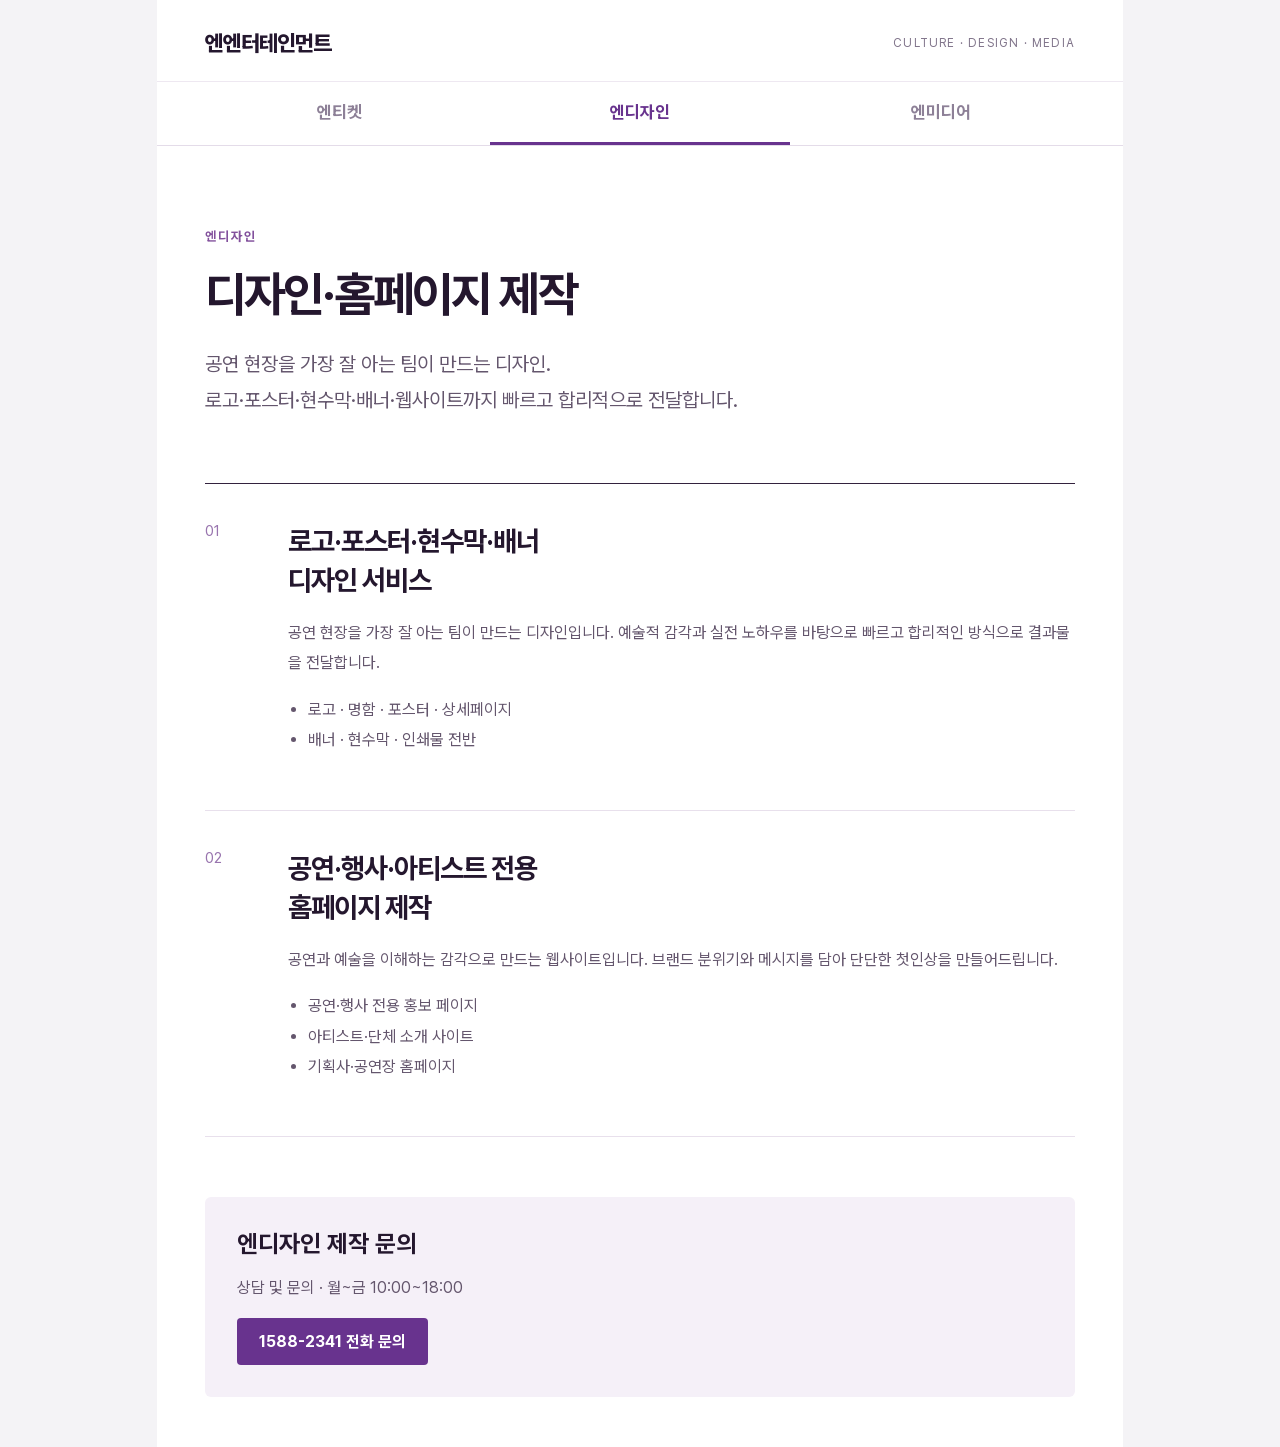
==== design.html @ 658f5758 "Add three brand tabs under N Entertainment" ====
<!doctype html><html lang="ko"><head><meta charset="utf-8"><meta name="viewport" content="width=device-width,initial-scale=1"><meta name="robots" content="noindex,nofollow"><title>엔디자인 | 엔엔터테인먼트</title><link rel="stylesheet" href="about.css"><link rel="stylesheet" href="preview-wide.css"><link rel="stylesheet" href="company.css"><style>body{margin:0;background:#f4f3f6}main{max-width:966px;margin:auto;background:white}</style></head><body><header class="en-header"><div class="en-heading"><a class="en-home" href="index.html">엔엔터테인먼트</a><span class="en-caption">CULTURE · DESIGN · MEDIA</span></div><nav class="en-tabs" aria-label="브랜드 소개"><a href="index.html">엔티켓</a><a href="design.html" aria-current="page">엔디자인</a><a href="media.html">엔미디어</a></nav></header><main class="en-brand-page"><p class="en-kicker">엔디자인</p><h1>디자인·홈페이지 제작</h1><p class="en-intro">공연 현장을 가장 잘 아는 팀이 만드는 디자인.<br>로고·포스터·현수막·배너·웹사이트까지 빠르고 합리적으로 전달합니다.</p><div class="en-services"><section class="en-service"><span class="en-number">01</span><div><h2>로고·포스터·현수막·배너<br>디자인 서비스</h2><p>공연 현장을 가장 잘 아는 팀이 만드는 디자인입니다. 예술적 감각과 실전 노하우를 바탕으로 빠르고 합리적인 방식으로 결과물을 전달합니다.</p><ul>
              <li>로고 · 명함 · 포스터 · 상세페이지</li>
              <li>배너 · 현수막 · 인쇄물 전반</li>
              
            </ul></div></section><section class="en-service"><span class="en-number">02</span><div><h2>공연·행사·아티스트 전용<br>홈페이지 제작</h2><p>공연과 예술을 이해하는 감각으로 만드는 웹사이트입니다. 브랜드 분위기와 메시지를 담아 단단한 첫인상을 만들어드립니다.</p><ul>
              <li>공연·행사 전용 홍보 페이지</li>
              <li>아티스트·단체 소개 사이트</li>
              <li>기획사·공연장 홈페이지</li>
            </ul></div></section></div><section class="en-contact"><h2>엔디자인 제작 문의</h2><p>상담 및 문의 · 월~금 10:00~18:00</p><a href="tel:1588-2341">1588-2341 전화 문의</a></section></main></body></html>
---- about.css ----
@font-face{font-family:"nt-Pretendard";src:url("PretendardVariable.woff2") format("woff2");font-weight:45 920;font-style:normal;font-display:swap;}
/* ── 회사소개 본문 (enticket_about/css/about.css 와 동일) ── */
/* ══════════════════════════════════════════════════════════════
   엔티켓 회사소개 — 문화인 전달용 스코프 CSS (v3 · 예스24 기업사이트 스타일)
   참조: company.yes24.com/yes24 의 타이포 스케일(영문 대제목 80px / 한글 핵심문장 44~54px / 본문 22px)을
   966px 폭에 맞춰 약 0.6배로 환산함. 단색 브랜드 면 히어로, 흰 바탕, 큰 여백, 괘선 최소.
   셸(common.css/setup.css)이 body,p,h1~h4 에 돋움 12px·#9b9b9b 를 전역 지정하므로 .nt-about 하위에서 전부 덮어씀.
   690px(좌측 컬럼 있음)·966px(전폭) 양쪽 대응.
   ══════════════════════════════════════════════════════════════ */

.nt-about {
  /* 서체: Pretendard(jsDelivr). 나눔스퀘어는 13~15px 에서 글자 높이가 들쭉날쭉해 헤더·푸터·본문 소자에 부적합함 */
  --purple: #602b89;
  --ink:    #101010;
  --ink-2:  #333333;
  --ink-3:  #8a8a8a;
  --line:   #dddddd;
  --font: "Pretendard Variable", Pretendard, -apple-system, BlinkMacSystemFont, "Apple SD Gothic Neo", "Noto Sans KR", "Malgun Gothic", "맑은 고딕", sans-serif;

  font-family: var(--font);
  font-size: 16px; line-height: 1.75; font-weight: 400;
  -webkit-font-smoothing: antialiased; text-rendering: optimizeLegibility; font-feature-settings: 'ss05';
  color: var(--ink);
  word-break: keep-all;
  text-align: left;
  background: #fff;
  padding: 0 0 200px;
}
.nt-about *, .nt-about *::before, .nt-about *::after { box-sizing: border-box; }
.nt-about h1, .nt-about h2, .nt-about h3, .nt-about h4, .nt-about p, .nt-about ul, .nt-about ol, .nt-about li, .nt-about dl, .nt-about dt, .nt-about dd, .nt-about strong, .nt-about em, .nt-about i {
  margin: 0; padding: 0; font-family: inherit; color: inherit; font-weight: inherit; font-size: inherit; line-height: inherit; font-style: normal;
}
.nt-about ul, .nt-about ol { list-style: none; }
.nt-about a { color: inherit; text-decoration: none; }
.nt-about a:focus-visible { outline: 2px solid var(--purple); outline-offset: 4px; }
.nt-about img { display: block; max-width: 100%; }

/* ── 타이포 스케일 (예스24 80/44/22 → 48/28/16) ───────────── */
.nt-about .nt-h2 { font-size: 48px; font-weight: 700; line-height: 1; letter-spacing: -0.02em; color: var(--ink); margin-bottom: 56px; }
.nt-about .nt-h3 { font-size: 28px; font-weight: 700; line-height: 1.4; letter-spacing: -0.02em; color: var(--ink); }
.nt-about .nt-h4 { font-size: 26px; font-weight: 700; line-height: 1.35; letter-spacing: -0.02em; color: var(--ink); margin-bottom: 14px; }
.nt-about .nt-body p { font-size: 16px; line-height: 1.9; color: var(--ink-2); }
.nt-about .nt-body p + p { margin-top: 18px; }
.nt-about .nt-body .nt-lead { font-size: 18px; line-height: 1.7; color: var(--ink); font-weight: 700; }

/* ── 스크롤 연출 ─────────────────────────────────────────── */
/* 리빌: 화면에 들어올 때 60px 아래서 떠오름 */
.nt-about .nt-reveal { opacity: 0; transform: translate3d(0, 40px, 0); transition: opacity .8s cubic-bezier(.16,.7,.2,1), transform .8s cubic-bezier(.16,.7,.2,1); will-change: opacity, transform; }
.nt-about .nt-reveal.is-in { opacity: 1; transform: none; }
.nt-about .nt-year.nt-reveal, .nt-about .nt-brands__list > li.nt-reveal { transform: translateY(32px); }
.nt-about .nt-brands__list > li:nth-child(2).nt-reveal { transition-delay: .08s; }
.nt-about .nt-brands__list > li:nth-child(3).nt-reveal { transition-delay: .16s; }
/* 히어로 핀 + 커튼: 히어로는 JS가 translateY 로 고정, 이후 콘텐츠가 흰 바탕으로 위를 덮음 */
.nt-about .nt-brand { position: relative; z-index: 0; will-change: opacity; }
.nt-about.has-sticky .nt-brand { position: -webkit-sticky; position: sticky; top: 0; }
.nt-about .nt-after { position: relative; z-index: 1; background: #fff; }
/* WHAT WE DO 핀: 섹션은 길고(JS가 높이 설정), 패널만 화면에 머무름. 항목 3개는 같은 자리에서 순차 전환 */
.nt-about .nt-do { position: relative; }
.nt-about .nt-do__panel { backface-visibility: hidden; }
.nt-about.has-sticky .nt-do__panel { position: -webkit-sticky; position: sticky; top: 0; }
.nt-about.no-sticky .nt-do__panel { will-change: transform; }
.nt-about .nt-do__idx { font-size: 18px; font-weight: 700; color: var(--ink-3); letter-spacing: 0.04em; margin-left: 20px; vertical-align: 12px; }
.nt-about .nt-do__idx b { color: var(--purple); }
.nt-about .nt-do__list { position: relative; min-height: 360px; border-top: 1px solid var(--ink); }
.nt-about .nt-do__list > li.nt-do__item { position: absolute; left: 0; right: 0; top: 0; border: 0; padding: 40px 0 0; opacity: 0; transform: translate3d(0, 24px, 0); pointer-events: none; visibility: hidden;
  transition: opacity .18s ease-out, transform 0s linear .18s, visibility 0s linear .18s; }
.nt-about .nt-do__list > li.nt-do__item.is-prev { opacity: 0; transform: translate3d(0, -12px, 0); }
.nt-about .nt-do__list > li.nt-do__item.is-active { opacity: 1; transform: none; pointer-events: auto; visibility: visible;
  transition: opacity .55s cubic-bezier(.16,.7,.2,1) .2s, transform .55s cubic-bezier(.16,.7,.2,1) .2s, visibility 0s linear 0s; }
.nt-about .nt-do__list > li.nt-do__item.is-static { position: relative; opacity: 1; transform: none; pointer-events: auto; border-top: 1px solid var(--line); }
.nt-about .nt-do__list > li { display: grid; grid-template-columns: 1fr; gap: 12px; }
.nt-about .nt-do__en { font-size: 18px; font-weight: 900; color: var(--purple); letter-spacing: 0.02em; line-height: 1.4; }
.nt-about .nt-do__body p { font-size: 16px; line-height: 1.9; color: var(--ink-2); }
.nt-about .nt-dots { margin-top: 18px; display: flex; flex-wrap: wrap; gap: 8px 20px; }
.nt-about .nt-dots li { font-size: 14px; color: var(--ink-2); position: relative; padding-left: 12px; }
.nt-about .nt-dots li::before { content: ''; position: absolute; left: 0; top: 11px; width: 4px; height: 4px; border-radius: 50%; background: var(--ink); }
@media (prefers-reduced-motion: reduce) { .nt-about .nt-reveal { opacity: 1; transform: none; transition: none; } .nt-about .nt-do__list > li.nt-do__item { position: relative; opacity: 1; transform: none; } }

/* 섹션 공통 여백 */
.nt-about .nt-sec { padding: 200px 0 0; }
.nt-about .nt-cols { display: grid; grid-template-columns: 1fr; gap: 28px; }

/* ── 1. 브랜드 히어로 ─────────────────────────────────────── */
.nt-about .nt-brand {
  background: #fff;
  border-bottom: 1px solid var(--ink);
  min-height: 480px;
  display: flex; flex-direction: column; align-items: center; justify-content: center; gap: 28px;
  padding: 56px 32px;
}
.nt-about .nt-brand__tag { font-size: 22px; font-weight: 700; color: var(--purple); letter-spacing: -0.015em; }
.nt-about .nt-brand__logo { width: 300px; height: auto; }

/* ── 3. 지표 ─────────────────────────────────────────────── */
.nt-about .nt-stats { padding-top: 160px; }
.nt-about .nt-stats ul { display: grid; grid-template-columns: repeat(4, 1fr); border-top: 1px solid var(--ink); }
.nt-about .nt-stats li { padding: 28px 0 0; }
.nt-about .nt-stats strong { display: block; font-size: 44px; font-weight: 700; line-height: 1; letter-spacing: -0.03em; font-variant-numeric: tabular-nums; }
.nt-about .nt-count { font-variant-numeric: tabular-nums; } /* 카운트 중 자릿수 흔들림 방지 */
.nt-about .nt-stats small { font-size: 16px; font-weight: 700; margin-left: 4px; color: var(--ink-2); }
.nt-about .nt-stats li > span { display: block; margin-top: 12px; font-size: 14px; font-weight: 700; color: var(--ink-3); }

/* ── 사진 슬롯 공통: 이미지 없으면(is-empty) 연회색 면 + 안내문 ── */
.nt-about .nt-photo { position: relative; margin: 0; overflow: hidden; background: #f2f2f3; }
.nt-about .nt-photo img { width: 100%; height: 100%; object-fit: cover; display: block; transform: scale(1.08); transition: transform 1.4s cubic-bezier(.16,.7,.2,1); will-change: transform; }
.nt-about .nt-reveal.is-in .nt-photo img, .nt-about .nt-do__item.is-active .nt-photo img { transform: scale(1); }
.nt-about .nt-photo.is-empty img { display: none; }
.nt-about .nt-photo.is-empty::before { content: '사진 자리 · ' attr(data-note); position: absolute; left: 50%; top: 24px; transform: translateX(-50%); font-size: 13px; color: #9a9a9a; white-space: nowrap; letter-spacing: -0.01em; }
/* 3.5 VISION·MISSION 씬 — 예스24 missionVision 이식 (섹션은 길고, 무대는 sticky 100vh) */
.nt-about .nt-scene { position: relative; margin-top: 200px; }
.nt-about .nt-scene__stage { position: relative; overflow: hidden; background: #fff; }
.nt-about.has-sticky .nt-scene__stage { position: -webkit-sticky; position: sticky; top: 0; } /* 독립 페이지: JS가 화면 전폭(스크롤바 제외)으로 폭·오프셋 계산 */
.nt-about.no-sticky .nt-scene__stage { height: auto !important; } /* 셸(overflow hidden): 정적 폴백 */
.nt-about .nt-scene__pic { position: absolute; inset: 0; margin: 0; will-change: transform, opacity; transform-origin: 50% 50%; }
.nt-about .nt-scene__pic img { width: 100%; height: 100%; object-fit: cover; display: block; }
.nt-about .nt-scene__pic.is-empty { background: #ececee; }
.nt-about .nt-scene__pic.is-empty img { display: none; }
.nt-about .nt-scene__pic::after { content: ''; position: absolute; inset: 0; background: linear-gradient(180deg, rgba(0,0,0,0) 40%, rgba(0,0,0,.55) 100%); }
.nt-about .nt-scene__mask { position: absolute; inset: 0; background: #fff; z-index: 3; pointer-events: none; will-change: clip-path, opacity; }
.nt-about .nt-scene__msg { position: absolute; left: 0; right: 0; bottom: 12%; z-index: 4; padding: 0 max(48px, calc(50vw - 483px)); color: #fff; opacity: 0; will-change: transform, opacity; text-shadow: 0 2px 24px rgba(0,0,0,.35); }
.nt-about .nt-scene__en { font-size: 18px; font-weight: 800; letter-spacing: 0.14em; margin-bottom: 18px; opacity: .92; }
.nt-about .nt-scene__ko { font-size: 40px; font-weight: 700; line-height: 1.35; letter-spacing: -0.03em; }
/* 정적 폴백(감속 선호·sticky 불가): 두 장면을 세로로 나열 */
.nt-about .nt-scene.is-static .nt-scene__stage, .nt-about.no-sticky .nt-scene__stage { height: auto; }
.nt-about .nt-scene.is-static .nt-scene__pic, .nt-about.no-sticky .nt-scene__pic { position: relative; aspect-ratio: 16 / 9; opacity: 1 !important; transform: none !important; }
.nt-about .nt-scene.is-static .nt-scene__mask, .nt-about.no-sticky .nt-scene__mask { display: none; }
.nt-about .nt-scene.is-static .nt-scene__msg, .nt-about.no-sticky .nt-scene__msg { opacity: 1 !important; transform: none !important; }
.nt-about.no-sticky .nt-scene__msg--a, .nt-about .nt-scene.is-static .nt-scene__msg--a { position: absolute; top: 0; bottom: auto; padding-top: 12%; }

/* ── 4.5 SCENES — 예스24 CORE VALUE 사진 배치(좌·우 float, 크기·높이 어긋남), 문구 없음 ──
   원본 1360px 기준: 664×800 좌 / 548×548 우 mt120 / 432×432 좌 mt208 / 780×780 우 → 966px 기준 0.71배 */
.nt-about .nt-cv { position: relative; padding-bottom: 1px; }
.nt-about .nt-cv::after { content: ''; display: block; clear: both; }
.nt-about .nt-cv__item { list-style: none; position: relative; transform-origin: 50% 50%; will-change: transform; }
/* 모여 있을 때 겹침 순서: 작은 사진이 위로 */
.nt-about .nt-cv__item--1 { z-index: 3; } .nt-about .nt-cv__item--2 { z-index: 2; } .nt-about .nt-cv__item--3 { z-index: 4; } .nt-about .nt-cv__item--4 { z-index: 1; }
.nt-about .nt-cv__item .nt-cv__pic { box-shadow: 0 24px 60px rgba(16, 16, 16, 0.18); transition: box-shadow .6s ease; }
.nt-about .nt-cv.is-open .nt-cv__item .nt-cv__pic { box-shadow: 0 0 0 rgba(16, 16, 16, 0); }
.nt-about .nt-cv__item--1 { float: left; width: 472px; }
.nt-about .nt-cv__item--2 { float: right; width: 390px; margin-top: 120px; }
.nt-about .nt-cv__item--3 { float: left; width: 307px; margin-top: 148px; clear: left; }
.nt-about .nt-cv__item--4 { float: right; width: 554px; margin-top: 40px; }
.nt-about .nt-cv__fig { margin: 0; }
.nt-about .nt-cv__pic { display: block; position: relative; overflow: hidden; background: #f2f2f3; }
.nt-about .nt-cv__item--1 .nt-cv__pic { height: 568px; }
.nt-about .nt-cv__item--2 .nt-cv__pic { height: 390px; }
.nt-about .nt-cv__item--3 .nt-cv__pic { height: 307px; }
.nt-about .nt-cv__item--4 .nt-cv__pic { height: 554px; }
.nt-about .nt-cv__pic img { width: 100%; height: 118%; object-fit: cover; display: block; will-change: transform; } /* 118%: 패럴랙스 여유분 */
.nt-about .nt-cv__pic.is-empty img { display: none; }
.nt-about .nt-cv__pic.is-empty::before { content: '사진 자리 · ' attr(data-note); position: absolute; left: 50%; top: 24px; transform: translateX(-50%); font-size: 13px; color: #9a9a9a; white-space: nowrap; }
.nt-about .nt-cv__en { color: var(--purple); font-size: 18px; font-weight: 900; letter-spacing: 0.02em; line-height: 1.5; margin: 40px 0 12px; }
.nt-about .nt-cv__ko { font-size: 30px; font-weight: 700; line-height: 1.35; letter-spacing: -0.03em; color: var(--ink); }
.nt-about .nt-cv__body { margin-top: 18px; font-size: 15px; line-height: 1.85; color: var(--ink-2); }
.nt-about .nt-link { display: inline-block; margin-top: 22px; font-size: 15px; font-weight: 700; color: var(--ink); border-bottom: 1px solid var(--ink); padding-bottom: 2px; }
.nt-about .nt-link::after { content: ' →'; }
.nt-about .nt-link:hover { color: var(--purple); border-color: var(--purple); }
.nt-about .nt-cv .nt-link { margin-top: 18px; }

/* ── 5. BRAND 목록 ───────────────────────────────────────── */
.nt-about .nt-brands__list { border-top: 1px solid var(--ink); }
.nt-about .nt-brands__list li { border-bottom: 1px solid var(--line); }
.nt-about .nt-brands__list a { display: grid; grid-template-columns: 180px 1fr auto; align-items: center; gap: 20px; padding: 34px 0; transition: padding-left .18s ease; }
.nt-about .nt-brands__list a:hover { padding-left: 10px; }
.nt-about .nt-brands__list strong { font-size: 30px; font-weight: 700; letter-spacing: -0.02em; }
.nt-about .nt-brands__list span { font-size: 16px; color: var(--ink-2); }
.nt-about .nt-brands__list span i { font-size: 11px; font-weight: 700; color: var(--ink-3); border: 1px solid var(--line); padding: 1px 6px; margin-left: 8px; vertical-align: 2px; }
.nt-about .nt-brands__list em { font-size: 26px; color: var(--ink); }
.nt-about .nt-brands__list a:hover strong, .nt-about .nt-brands__list a:hover em { color: var(--purple); }

/* ── 6. HISTORY — 예스24 /yes24/History CSS 값 그대로 (색만 보라, 폭만 966px 환산) ──
   원본: .history{display:flex} .tabmenu{position:absolute} .tabmenu a{44px/700/60px}
         .tabCont{width:896px;margin-left:auto}
         h4{float:left;width:260px;padding-left:56px;44px/700/60px;position:relative} h4::before{16px 원, left:0, top:50%}
         h4:not(:first-of-type), +dl{margin-top:40px}
         dl{float:left;width:calc(100% - 260px);padding:10px 0;line-height:34px;position:relative}
         dl:not(:last-of-type)::before{1px #ddd 세로선, left:-253px, top:22px, height:calc(100% + 40px)}
         dt{float:left;clear:both;30px;margin-bottom:30px} dd{22px;padding-left:65px;margin-bottom:30px}
   966px 환산: 라벨 컬럼 240px, tabCont 726px, h4 220px(점 위치 동일), 세로선 left -213px */
.nt-about .nt-history { padding-top: 260px; }
.nt-about .history { display: grid; grid-template-columns: 210px minmax(0, 1fr); column-gap: 16px; position: relative; padding: 0 0 60px; }
.nt-about .history .tabmenu { position: static; } /* 예스24는 absolute+fixObj(스크롤 고정)이지만 여기선 그리드 컬럼에 제자리 유지 */
.nt-about .history .tabmenu > li h3 { font-size: 30px; font-weight: 700; line-height: 60px; letter-spacing: -0.54px; white-space: nowrap; }
.nt-about .history .tabmenu.st01 > li a { color: #cccccc; font-size: 30px; font-weight: 700; line-height: 60px; }
.nt-about .history .tabmenu.st01 > li.on a { color: var(--purple); }
.nt-about .history .tabCont { width: auto; min-width: 0; }
.nt-about .history .tabCont::after { content: ''; display: block; clear: both; }
.nt-about .history .tabCont h4 { clear: both; color: #101010; float: left; font-size: 44px; font-weight: 700; letter-spacing: 0; line-height: 60px; padding-left: 56px; position: relative; width: 190px; z-index: 10; }
.nt-about .history .tabCont h4::before { background: var(--purple); border-radius: 50%; content: ""; display: block; height: 16px; left: 0; position: absolute; top: 50%; transform: translateY(-50%); width: 16px; }
.nt-about .history .tabCont h4:not(:first-of-type), .nt-about .history .tabCont h4:not(:first-of-type) + dl { margin-top: 40px; }
.nt-about .history .tabCont dl { float: left; height: auto; letter-spacing: 0; line-height: 34px; padding: 10px 0; position: relative; width: calc(100% - 190px); }
.nt-about .history .tabCont dl:not(:last-of-type)::before { background: #dddddd; content: ""; display: block; height: calc(100% + 40px); left: -183px; position: absolute; top: 22px; width: 1px; }
.nt-about .history .tabCont dl dt { clear: both; float: left; font-size: 30px; font-weight: 400; color: #333333; margin-bottom: 30px; line-height: 34px; }
.nt-about .history .tabCont dl dd { font-size: 22px; font-weight: 400; color: #333333; padding-left: 65px; margin-bottom: 30px; line-height: 34px; white-space: normal; word-break: keep-all; overflow-wrap: break-word; }
.nt-about .history .tabCont dl dd:last-child { margin-bottom: 0; }
.nt-about .history .tabCont dl dd.no-month { padding-left: 65px; } /* 월 없는 항목도 같은 들여쓰기 */
.nt-about .history .tabCont dl dt:last-of-type + dd:last-child { margin-bottom: 0; }

/* ── 7. CONTACT ──────────────────────────────────────────── */
.nt-about .nt-contact__list { display: grid; grid-template-columns: 1fr; gap: 28px; border-top: 1px solid var(--ink); padding-top: 32px; }
.nt-about .nt-contact__list dt { font-size: 13px; font-weight: 700; color: var(--ink-3); letter-spacing: 0.06em; margin-bottom: 8px; }
.nt-about .nt-contact__list dd { font-size: 18px; font-weight: 700; line-height: 1.5; }
.nt-about .nt-contact__list dd strong { font-size: 30px; font-weight: 700; letter-spacing: -0.02em; display: block; }
.nt-about .nt-contact__list dd span { display: block; font-size: 14px; font-weight: 400; color: var(--ink-3); margin-top: 4px; }
.nt-about #naverMap { width: 100%; height: 320px; margin-top: 40px; background: #f4f4f6; }
.nt-about #naverMap[hidden] { display: none; }

/* ── 전폭 966px ──────────────────────────────────────────── */
@media (min-width: 900px) {
  .nt-about .nt-h2 { font-size: 56px; margin-bottom: 64px; }
  .nt-about .nt-h3 { font-size: 32px; }
  .nt-about .nt-sec { padding-top: 260px; }
  .nt-about .nt-stats { padding-top: 200px; }
  .nt-about .nt-brand { min-height: 480px; }
  .nt-about .nt-brand__logo { width: 360px; }
  .nt-about .nt-cols { grid-template-columns: 1fr 1fr; gap: 64px; }
  .nt-about .nt-stats strong { font-size: 48px; }
    .nt-about .nt-scene__ko { font-size: 52px; }
  .nt-about .nt-do__list > li, .nt-about .nt-do__list > li.nt-do__item { grid-template-columns: 180px 1fr; gap: 32px; padding: 48px 0 0; align-items: start; }
  .nt-about .nt-do__en { font-size: 20px; padding-top: 6px; }
  .nt-about .nt-h4 { font-size: 30px; }
  .nt-about .nt-contact__list { grid-template-columns: 1fr 1fr 1.6fr; }
}

/* 690px 셸(좌측 컬럼 있음)에서는 라벨을 위로 올리고 tabCont 전폭 */
@media (max-width: 899px) {
  .nt-about .history { grid-template-columns: 1fr; row-gap: 16px; }
  .nt-about .history .tabmenu { margin-bottom: 8px; }
  .nt-about .history .tabCont { width: 100%; }
  .nt-about .history .tabCont h4 { width: 170px; font-size: 36px; padding-left: 40px; }
  .nt-about .history .tabCont dl { width: calc(100% - 170px); }
  .nt-about .history .tabCont dl:not(:last-of-type)::before { left: -163px; }
  .nt-about .history .tabCont dl dt { font-size: 24px; }
  .nt-about .history .tabCont dl dd { font-size: 18px; padding-left: 52px; margin-bottom: 20px; }
}

/* 협폭: CORE VALUE 세로 배치 */
@media (max-width: 899px) {
  .nt-about .nt-cv__item--1, .nt-about .nt-cv__item--2, .nt-about .nt-cv__item--3, .nt-about .nt-cv__item--4 { float: none; width: 100%; margin-top: 64px; clear: both; }
  .nt-about .nt-cv__item--1 { margin-top: 0; }
  .nt-about .nt-cv__item--1 .nt-cv__pic, .nt-about .nt-cv__item--2 .nt-cv__pic, .nt-about .nt-cv__item--3 .nt-cv__pic, .nt-about .nt-cv__item--4 .nt-cv__pic { height: auto; aspect-ratio: 4 / 3; }
}

/* ── 협폭 ────────────────────────────────────────────────── */
@media (max-width: 560px) {
  .nt-about .nt-h2 { font-size: 36px; }
  .nt-about .nt-stats ul { grid-template-columns: 1fr 1fr; row-gap: 24px; }
  .nt-about .nt-brands__list a { grid-template-columns: 1fr auto; }
  .nt-about .nt-brands__list span { grid-column: 1; }
  .nt-about .nt-brands__list em { grid-row: 1 / span 2; }
}


/* 2026-09-16 A-1 검토안: 최신 사용자 문안 유지, 문화인 690px 내 배치 보정.
   All changes are scoped. No host shell selectors or viewport-wide animation. */
.nt-about.nt-about--embedded { box-sizing:border-box; width:100%; max-width:690px; padding:0 28px 80px; margin:0; overflow-wrap:anywhere; }
.nt-about--embedded .nt-sec { padding-top:96px; }
.nt-about--embedded .nt-h2 {font-size:42px;line-height:1.12;margin-bottom:36px;letter-spacing:-.035em;}
.nt-about--embedded .nt-h3 {font-size:28px;}
.nt-about--embedded .nt-h4 {font-size:24px;}
.nt-about--embedded .nt-cols {grid-template-columns:minmax(0,1fr);gap:24px;}
.nt-about--embedded .nt-brand {position:relative;min-height:320px;padding:48px 16px;gap:20px;}
.nt-about--embedded .nt-brand__logo {width:270px;max-width:90%;}
.nt-about--embedded .nt-brand__tag {font-size:20px;text-align:center;}
.nt-about--embedded .nt-stats {padding-top:56px;}
.nt-about--embedded .nt-stats ul {grid-template-columns:repeat(2,minmax(0,1fr));gap:28px 20px;}
.nt-about--embedded .nt-stats li {padding-top:24px;}
.nt-about--embedded .nt-stats strong {font-size:38px;}
.nt-about--embedded .nt-stats li>span {color:#62606a;}
.nt-about--embedded .nt-reveal {opacity:1;transform:none;will-change:auto;transition:none;}
.nt-about--embedded .nt-scene {margin-top:96px;}
.nt-about--embedded .nt-scene__stage {position:relative;width:100%;height:auto;overflow:visible;}
.nt-about--embedded .nt-scene__frame {position:relative;aspect-ratio:16/11;overflow:hidden;margin:0 0 24px;background:#25222c;}
.nt-about--embedded .nt-scene__pic {position:absolute;inset:0;opacity:1;transform:none;}
.nt-about--embedded .nt-scene__pic::after {background:linear-gradient(transparent 10%,rgba(0,0,0,.78));}
.nt-about--embedded .nt-scene__msg {position:absolute;inset:auto 0 28px;padding:0 28px;opacity:1;transform:none;}
.nt-about--embedded .nt-scene__en {font-size:14px;margin-bottom:12px;}
.nt-about--embedded .nt-scene__ko {font-size:28px;line-height:1.45;color:white;}
.nt-about--embedded .nt-do__panel {position:static;transform:none;}
.nt-about--embedded .nt-do__idx {display:none;}
.nt-about--embedded .nt-do__list {min-height:0;}
.nt-about--embedded .nt-do__list>li.nt-do__item {position:relative;display:grid;grid-template-columns:minmax(0,1fr);gap:14px;padding:30px 0;border-bottom:1px solid var(--line);opacity:1;transform:none;visibility:visible;pointer-events:auto;transition:none;}
.nt-about--embedded .nt-do__en {font-size:15px;padding:0;}
.nt-about--embedded .nt-cv {display:grid;grid-template-columns:1fr 1fr;gap:24px;align-items:start;}
.nt-about--embedded .nt-cv::after {display:none;}
.nt-about--embedded .nt-cv .nt-cv__item {float:none;clear:none;width:auto;margin:0;transform:none;}
.nt-about--embedded .nt-cv .nt-cv__item:nth-child(even) {margin-top:56px;}
.nt-about--embedded .nt-cv .nt-cv__pic {height:auto;aspect-ratio:4/5;box-shadow:none;}
.nt-about--embedded .nt-cv__pic img {height:100%;transform:none;}
.nt-about--embedded .nt-brands__list a {grid-template-columns:124px minmax(0,1fr) 20px;gap:14px;padding:26px 0;}
.nt-about--embedded .nt-brands__list a:hover {padding-left:0;}
.nt-about--embedded .nt-brands__list strong {font-size:24px;}
.nt-about--embedded .nt-brands__list span {font-size:14px;}
.nt-about--embedded .nt-brands__list a[aria-disabled] {cursor:default;}
.nt-about--embedded .nt-brands__list a[aria-disabled] em {visibility:hidden;}
.nt-about--embedded .nt-brands__list span i {display:inline-block;margin:6px 0 0;}
.nt-about--embedded .history {grid-template-columns:minmax(0,1fr);gap:22px;padding-bottom:0;}
.nt-about--embedded .history .tabmenu>li h3,.nt-about--embedded .history .tabmenu.st01>li a {font-size:20px;line-height:1.5;}
.nt-about--embedded .history .tabCont h4 {font-size:34px;line-height:48px;padding-left:28px;width:132px;}
.nt-about--embedded .history .tabCont h4::before {width:10px;height:10px;}
.nt-about--embedded .history .tabCont dl {display:grid;grid-template-columns:30px minmax(0,1fr);gap:18px 14px;width:calc(100% - 132px);padding:8px 0;line-height:30px;}
.nt-about--embedded .history .tabCont dl:not(:last-of-type)::before {left:-127px;top:16px;height:calc(100% + 40px);}
.nt-about--embedded .history .tabCont dl dt {float:none;clear:none;grid-column:1;font-size:19px;line-height:30px;margin:0;}
.nt-about--embedded .history .tabCont dl dd {grid-column:2;font-size:17px;line-height:30px;padding:0;margin:0;}
.nt-about--embedded .history .tabCont dl dd.no-month {grid-column:1 / -1;padding:0;}
.nt-about--embedded .nt-contact__list {grid-template-columns:1fr;gap:24px;}
.nt-about--embedded .nt-contact__list dt,.nt-about--embedded .nt-contact__list dd span {color:#62606a;}
.nt-about--embedded a:focus-visible {outline:2px solid #602b89;outline-offset:5px;}
@media(max-width:560px){
 .nt-about.nt-about--embedded{padding:0 20px 64px;}
 .nt-about--embedded .nt-h2{font-size:32px;}
 .nt-about--embedded .nt-h3{font-size:24px;}
 .nt-about--embedded .nt-brand{min-height:270px;}
 .nt-about--embedded .nt-stats strong{font-size:30px;}
 .nt-about--embedded .nt-scene__ko{font-size:20px;}
 .nt-about--embedded .nt-scene__msg{padding:0 18px;bottom:20px;}
 .nt-about--embedded .nt-brands__list a{grid-template-columns:minmax(0,1fr) 20px;}
 .nt-about--embedded .nt-brands__list span{grid-column:1;}
 .nt-about--embedded .nt-brands__list em{grid-column:2;grid-row:1 / span 2;}
 .nt-about--embedded .history .tabCont h4{float:none;width:auto;font-size:30px;}
 .nt-about--embedded .history .tabCont dl{float:none;width:100%;padding-left:28px;}
 .nt-about--embedded .history .tabCont h4:not(:first-of-type)+dl{margin-top:0;}
 .nt-about--embedded .history .tabCont dl:not(:last-of-type)::before{left:4px;top:0;height:100%;}
 .nt-about--embedded .history .tabCont dl dd{font-size:15px;line-height:27px;}
 .nt-about--embedded .nt-cv{gap:14px;}
}
@media(prefers-reduced-motion:reduce){.nt-about--embedded *{animation:none!important;transition:none!important;scroll-behavior:auto!important;}}
@media print{.nt-about--embedded .nt-sec{padding-top:40px;}.nt-about--embedded .nt-scene__frame{break-inside:avoid;}}

.nt-about.nt-about--embedded{--font:"nt-Pretendard","Pretendard Variable",Pretendard,"Malgun Gothic",sans-serif;}

/* 9/14 representative-authored reference: optional additive presentation layer. Load after about.css. */
.nt-about.nt-reference .nt-brand{align-items:flex-start;text-align:left;min-height:0;padding:44px 0 36px;gap:20px;}
.nt-about.nt-reference .nt-brand__logo{width:150px;margin-bottom:4px;}
.nt-about.nt-reference .nt-brand__tag{font-size:14px;text-align:left;}
.nt-about.nt-reference .nt-brand .nt-h3{font-size:32px;line-height:1.4;letter-spacing:-.03em;}
.nt-about.nt-reference .nt-brand .nt-lead{font-size:16px;line-height:1.85;color:#47404d;}
.nt-about.nt-reference .nt-ref-actions{display:flex;flex-wrap:wrap;gap:12px;padding-top:8px;}
.nt-about.nt-reference .nt-ref-actions a{display:inline-flex;align-items:center;justify-content:center;border:1px solid #d8cde1;border-radius:5px;padding:12px 18px;font-size:14px;font-weight:700;color:#602b89;}
.nt-about.nt-reference a.nt-ref-primary{display:inline-flex;align-items:center;justify-content:center;background:#602b89;border:1px solid #602b89;color:#fff;padding:12px 18px;border-radius:5px;font-size:14px;font-weight:700;}
.nt-about.nt-reference .nt-work{padding-top:64px;}
.nt-about.nt-reference .nt-ref-cases{display:grid;grid-template-columns:1fr;gap:12px;}
.nt-about.nt-reference .nt-ref-cases>li{display:grid;grid-template-columns:82px minmax(0,1fr);gap:10px 18px;border:1px solid #e0d9e6;background:#f9f7fb;border-radius:6px;padding:22px;}
.nt-about.nt-reference .nt-ref-date{font-size:13px;font-weight:700;line-height:26px;color:#602b89;}
.nt-about.nt-reference .nt-ref-cases h3{font-size:19px;font-weight:700;line-height:1.5;}
.nt-about.nt-reference .nt-ref-cases a{grid-column:2;font-size:13px;color:#602b89;text-decoration:underline;text-underline-offset:4px;}
.nt-about.nt-reference .nt-ref-contact{padding:28px;background:#f3edf8;border-radius:6px;margin-bottom:32px;}
.nt-about.nt-reference .nt-ref-contact h3{font-size:23px;font-weight:700;line-height:1.4;}
.nt-about.nt-reference .nt-ref-contact p{font-size:14px;margin:12px 0 20px;}
@media(max-width:560px){.nt-about.nt-reference .nt-brand .nt-h3{font-size:27px;}.nt-about.nt-reference .nt-ref-cases>li{grid-template-columns:1fr;padding:20px;gap:10px;}.nt-about.nt-reference .nt-ref-cases a{grid-column:1;}.nt-about.nt-reference .nt-ref-contact{padding:22px;}.nt-about.nt-reference .nt-ref-contact h3{font-size:21px;}}

/* Photo motion restoration, 2026-09-16. Enabled only after JS initialization. */
.nt-about.nt-photo-motion .nt-scene__stage{position:relative;width:100%;overflow:hidden;transform:none;will-change:auto;background:#fff;clip-path:none;}
.nt-about.nt-photo-motion .nt-scene__frame{position:absolute;inset:0;height:100%;aspect-ratio:auto;margin:0;overflow:hidden;}
.nt-about.nt-photo-motion .nt-scene__frame:first-child{z-index:2;}
.nt-about.nt-photo-motion .nt-scene__frame:last-child{z-index:1;}
.nt-about.nt-photo-motion .nt-scene__pic{will-change:transform;}
.nt-about.nt-photo-motion .nt-scene__msg{will-change:transform,opacity;}
.nt-about.nt-photo-motion .nt-gallery{overflow:hidden;}
.nt-about.nt-photo-motion .nt-cv .nt-cv__item{will-change:transform;}
.nt-about.nt-photo-motion .nt-cv__pic img{height:118%;max-width:100%;will-change:transform;}
---- preview-wide.css ----
/* Standalone review only. Not part of the 690px Culture-in integration package. */
main{max-width:966px;}
.nt-about.nt-about--embedded{max-width:966px;}
@media(min-width:900px){
 .nt-about.nt-about--embedded{padding-left:48px;padding-right:48px;}
 .nt-about.nt-reference .nt-brand .nt-h3{font-size:40px;}
 .nt-about.nt-reference .nt-brand .nt-lead{max-width:760px;font-size:18px;}
 .nt-about--embedded .nt-work .nt-body{max-width:760px;}
 .nt-about--embedded .nt-stats ul{grid-template-columns:repeat(4,minmax(0,1fr));}
 .nt-about--embedded .nt-stats strong{font-size:34px;}
 .nt-about.nt-reference .nt-do__list>li.nt-do__item{grid-template-columns:150px minmax(0,1fr);gap:24px;}
}
---- company.css ----
.en-header{max-width:966px;margin:auto;background:#fff;font-family:nt-Pretendard,sans-serif;color:#24172e}.en-heading{padding:30px 48px 25px;display:flex;justify-content:space-between;align-items:center;gap:15px}.en-home{font-size:22px;font-weight:800;color:inherit;text-decoration:none;letter-spacing:-1px}.en-caption{font-size:12px;color:#81758b;letter-spacing:.1em}.en-tabs{display:grid;grid-template-columns:repeat(3,1fr);border-top:1px solid #eee8f1;border-bottom:1px solid #e4dce9;padding:0 32px}.en-tabs a{text-align:center;padding:20px 10px;text-decoration:none;color:#8d8097;font-weight:700;font-size:17px;border-bottom:3px solid transparent}.en-tabs a[aria-current=page]{color:#68338e;border-bottom-color:#68338e}.en-tabs a:hover{background:#faf7fc;color:#68338e}.en-tabs a:focus-visible,.en-home:focus-visible{outline:3px solid #9066b0;outline-offset:-3px}.en-brand-page{font-family:nt-Pretendard,sans-serif;color:#24172e;padding:70px 48px 50px;box-sizing:border-box}.en-kicker{font-size:13px;font-weight:700;letter-spacing:.15em;color:#82509c}.en-brand-page h1{font-size:48px;letter-spacing:-2px;line-height:1.2;margin:22px 0}.en-intro{font-size:20px;line-height:1.8;color:#64566d;max-width:720px}.en-services{margin-top:65px;border-top:1px solid #33223e}.en-service{padding:38px 0;display:grid;grid-template-columns:65px 1fr;gap:18px;border-bottom:1px solid #e8e0ec}.en-number{color:#9874ae;font-size:15px}.en-service h2{margin:0 0 18px;font-size:28px;line-height:1.4;letter-spacing:-1px}.en-service p,.en-service li{font-size:16px;line-height:1.9;color:#64566d}.en-service ul{padding-left:20px}.en-contact{margin-top:60px;padding:32px;background:#f5f0f8;border-radius:6px}.en-contact a{display:inline-block;color:#fff;background:#68338e;padding:14px 22px;border-radius:4px;text-decoration:none;font-weight:700}.en-contact h2{font-size:24px;margin:0 0 12px}.en-contact p{line-height:1.7;color:#64566d}@media(max-width:600px){.en-heading{padding:23px 22px}.en-home{font-size:20px}.en-caption{display:none}.en-tabs{padding:0 12px}.en-tabs a{font-size:16px;padding:17px 6px}.en-brand-page{padding:45px 22px}.en-brand-page h1{font-size:36px}.en-intro{font-size:17px}.en-service{grid-template-columns:30px 1fr;gap:8px}.en-service h2{font-size:24px}.en-contact{padding:24px}}
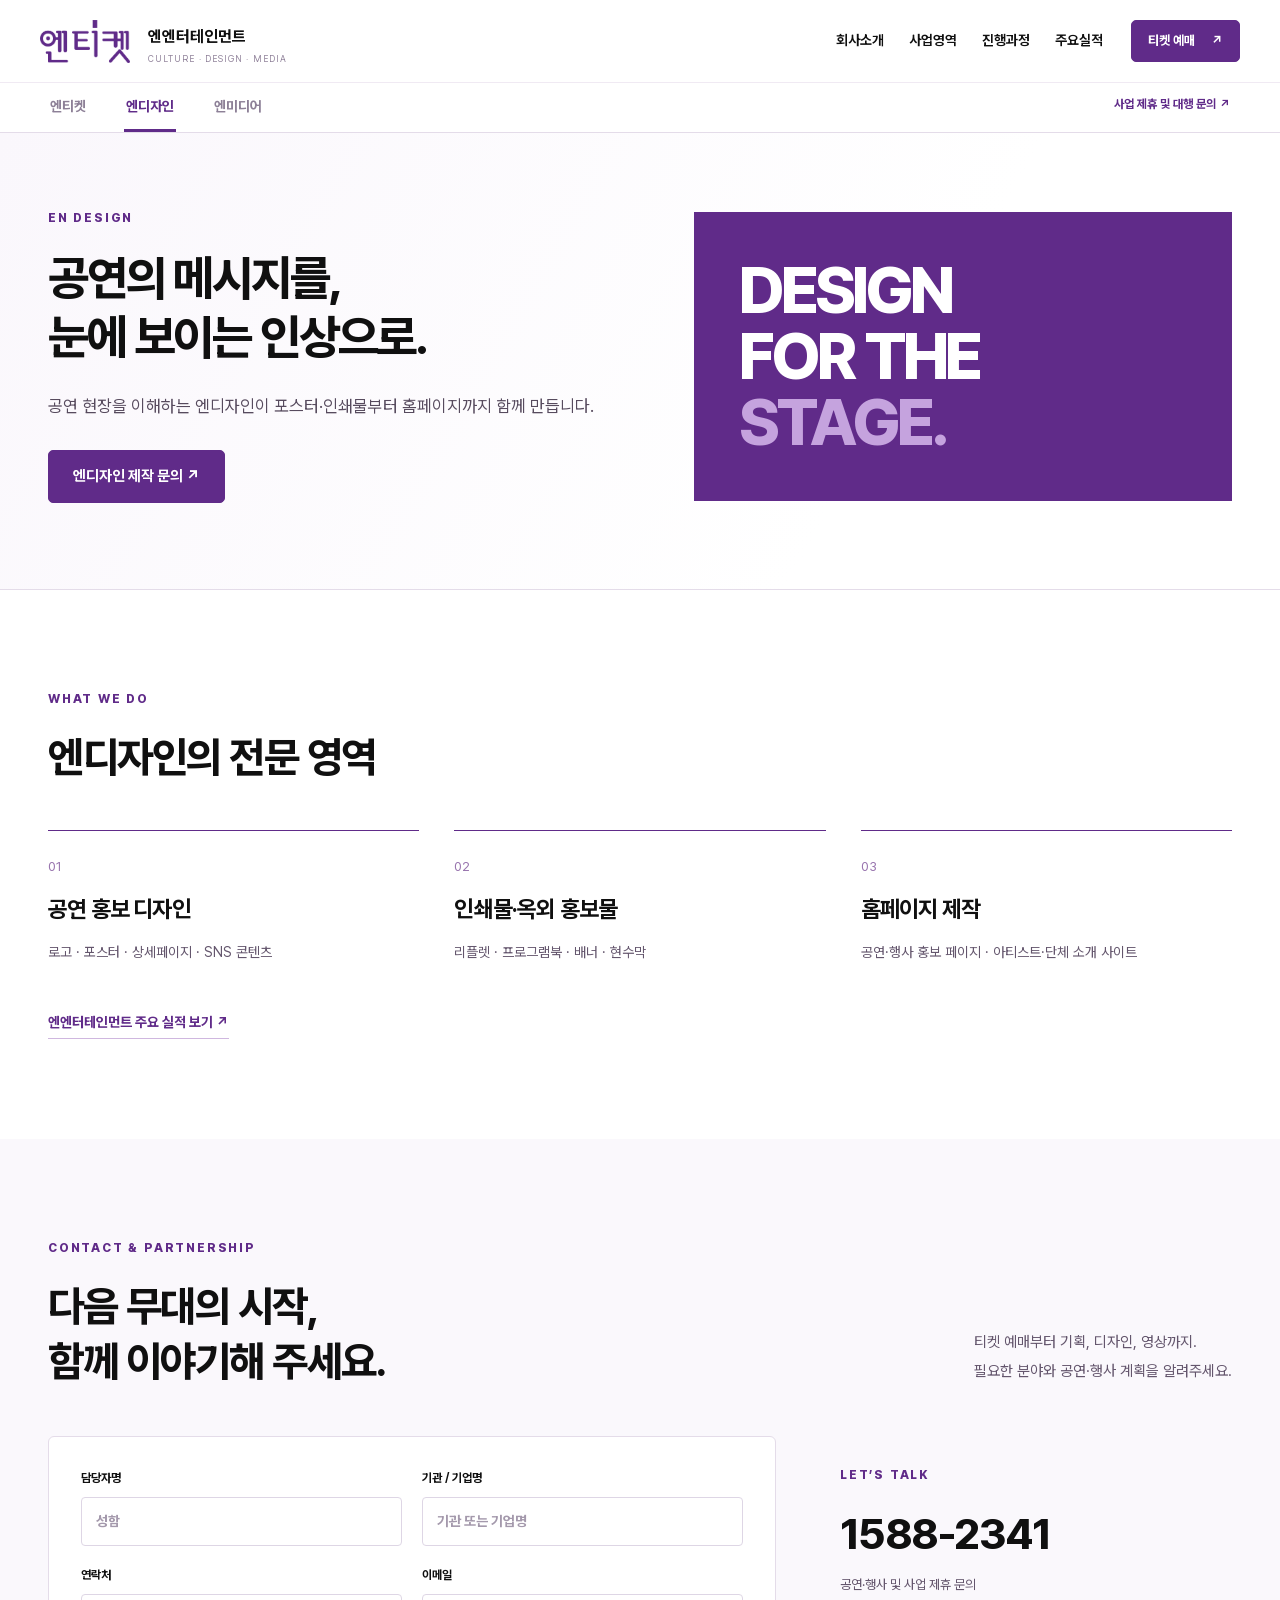
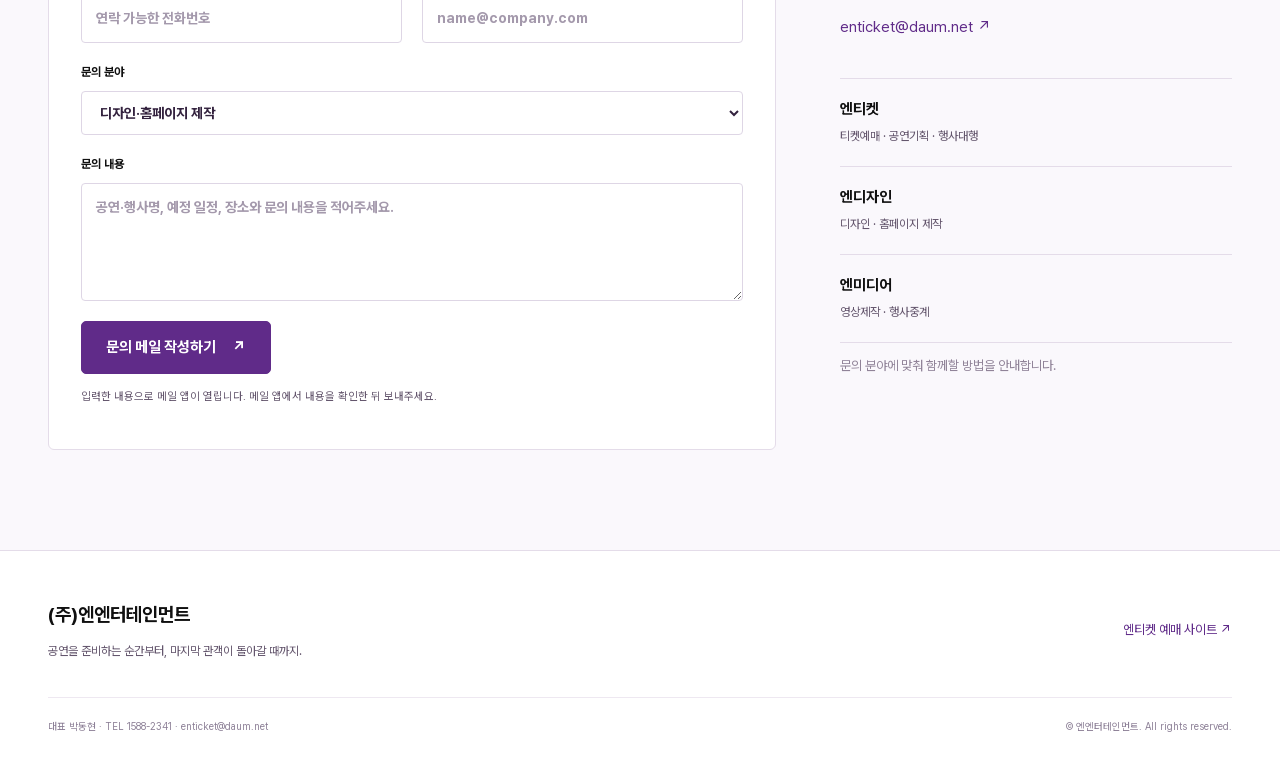
==== commit 833e339c: "엔티켓 회사소개 개편 완성본" ====
--- a/design.html
+++ b/design.html
@@ -1,9 +1 @@
-<!doctype html><html lang="ko"><head><meta charset="utf-8"><meta name="viewport" content="width=device-width,initial-scale=1"><meta name="robots" content="noindex,nofollow"><title>엔디자인 | 엔엔터테인먼트</title><link rel="stylesheet" href="about.css"><link rel="stylesheet" href="preview-wide.css"><link rel="stylesheet" href="company.css"><style>body{margin:0;background:#f4f3f6}main{max-width:966px;margin:auto;background:white}</style></head><body><header class="en-header"><div class="en-heading"><a class="en-home" href="index.html">엔엔터테인먼트</a><span class="en-caption">CULTURE · DESIGN · MEDIA</span></div><nav class="en-tabs" aria-label="브랜드 소개"><a href="index.html">엔티켓</a><a href="design.html" aria-current="page">엔디자인</a><a href="media.html">엔미디어</a></nav></header><main class="en-brand-page"><p class="en-kicker">엔디자인</p><h1>디자인·홈페이지 제작</h1><p class="en-intro">공연 현장을 가장 잘 아는 팀이 만드는 디자인.<br>로고·포스터·현수막·배너·웹사이트까지 빠르고 합리적으로 전달합니다.</p><div class="en-services"><section class="en-service"><span class="en-number">01</span><div><h2>로고·포스터·현수막·배너<br>디자인 서비스</h2><p>공연 현장을 가장 잘 아는 팀이 만드는 디자인입니다. 예술적 감각과 실전 노하우를 바탕으로 빠르고 합리적인 방식으로 결과물을 전달합니다.</p><ul>
-              <li>로고 · 명함 · 포스터 · 상세페이지</li>
-              <li>배너 · 현수막 · 인쇄물 전반</li>
-              
-            </ul></div></section><section class="en-service"><span class="en-number">02</span><div><h2>공연·행사·아티스트 전용<br>홈페이지 제작</h2><p>공연과 예술을 이해하는 감각으로 만드는 웹사이트입니다. 브랜드 분위기와 메시지를 담아 단단한 첫인상을 만들어드립니다.</p><ul>
-              <li>공연·행사 전용 홍보 페이지</li>
-              <li>아티스트·단체 소개 사이트</li>
-              <li>기획사·공연장 홈페이지</li>
-            </ul></div></section></div><section class="en-contact"><h2>엔디자인 제작 문의</h2><p>상담 및 문의 · 월~금 10:00~18:00</p><a href="tel:1588-2341">1588-2341 전화 문의</a></section></main></body></html>+<!doctype html><html lang="ko"><head><meta charset="utf-8"><meta name="viewport" content="width=device-width,initial-scale=1"><meta name="robots" content="noindex,nofollow"><meta name="theme-color" content="#1e1b4b"><meta name="description" content="엔엔터테인먼트: 티켓예매, 공연기획, 행사대행, 디자인과 영상제작까지 한 팀이 지원합니다."><title>엔디자인 | 엔엔터테인먼트</title><link rel="stylesheet" href="hybrid.css?v=alignment-2"></head><body><a class="skip" href="#main">본문으로 바로가기</a><header class="site-header"><div class="header-inner"><a class="identity" href="index.html" aria-label="엔엔터테인먼트 홈"><img class="identity-logo" src="logo.png" alt="엔티켓"><span><strong>엔엔터테인먼트</strong><small>CULTURE · DESIGN · MEDIA</small></span></a><nav class="desktop-nav" aria-label="주요 메뉴"><a href="index.html#about">회사소개</a><a href="index.html#services">사업영역</a><a href="index.html#workflow">진행과정</a><a href="index.html#portfolio">주요실적</a></nav><a class="button small" href="https://www.enticket.com:469/" target="_blank" rel="noopener">티켓 예매 <span aria-hidden="true">↗</span></a><button class="menu-toggle" aria-expanded="false" aria-controls="mobile-menu" aria-label="메뉴 열기">☰</button></div><nav id="mobile-menu" class="mobile-nav" aria-label="모바일 메뉴" hidden><a href="index.html#about">회사소개</a><a href="index.html#services">사업영역</a><a href="index.html#portfolio">주요실적</a><a href="index.html#contact">문의하기</a></nav><div class="brand-bar"><nav class="container" aria-label="브랜드 소개"><a href="index.html" >엔티켓</a><a href="design.html" aria-current="page">엔디자인</a><a href="media.html" >엔미디어</a><a class="brand-contact" href="#contact">사업 제휴 및 대행 문의 <span aria-hidden="true">↗</span></a></nav></div></header><main id="main"><section class="hero sub-hero"><div class="container hero-grid"><div><p class="eyebrow">EN DESIGN</p><h1>공연의 메시지를,<br>눈에 보이는 인상으로.</h1><p class="hero-desc">공연 현장을 이해하는 엔디자인이 포스터·인쇄물부터 홈페이지까지 함께 만듭니다.</p><a class="button" href="#contact">엔디자인 제작 문의 ↗</a></div><div class="brand-word-art">DESIGN<br>FOR THE<br><em>STAGE.</em></div></div></section><section class="section"><div class="container"><p class="eyebrow">WHAT WE DO</p><h2>엔디자인의 전문 영역</h2><div class="sub-services"><article><span>01</span><h3>공연 홍보 디자인</h3><p>로고 · 포스터 · 상세페이지 · SNS 콘텐츠</p></article><article><span>02</span><h3>인쇄물·옥외 홍보물</h3><p>리플렛 · 프로그램북 · 배너 · 현수막</p></article><article><span>03</span><h3>홈페이지 제작</h3><p>공연·행사 홍보 페이지 · 아티스트·단체 소개 사이트</p></article></div><a class="text-link" href="index.html#portfolio">엔엔터테인먼트 주요 실적 보기 ↗</a></div></section><section class="section contact" id="contact"><div class="container"><div class="section-title"><div><p class="eyebrow">CONTACT & PARTNERSHIP</p><h2>다음 무대의 시작,<br>함께 이야기해 주세요.</h2></div><p>티켓 예매부터 기획, 디자인, 영상까지.<br>필요한 분야와 공연·행사 계획을 알려주세요.</p></div><div class="contact-grid"><form id="contact-form"><div class="form-row"><label>담당자명<input name="person" autocomplete="name" required placeholder="성함"></label><label>기관 / 기업명<input name="company" autocomplete="organization" required placeholder="기관 또는 기업명"></label></div><div class="form-row"><label>연락처<input name="phone" type="tel" autocomplete="tel" required placeholder="연락 가능한 전화번호"></label><label>이메일<input name="email" type="email" autocomplete="email" required placeholder="name@company.com"></label></div><label>문의 분야<select name="service"><option>티켓 예매·발권 대행</option><option>공연기획·행사대행</option><option>디자인·홈페이지 제작</option><option>영상제작·행사중계</option></select></label><label>문의 내용<textarea name="message" rows="4" required placeholder="공연·행사명, 예정 일정, 장소와 문의 내용을 적어주세요."></textarea></label><button class="button" type="submit">문의 메일 작성하기 <span aria-hidden="true">↗</span></button><p class="form-help">입력한 내용으로 메일 앱이 열립니다. 메일 앱에서 내용을 확인한 뒤 보내주세요.</p><p id="contact-status" role="status"></p></form><aside class="contact-aside"><p class="eyebrow">LET’S TALK</p><a class="phone" href="tel:1588-2341">1588-2341</a><p>공연·행사 및 사업 제휴 문의</p><a class="mail" href="mailto:enticket@daum.net">enticket@daum.net ↗</a><div class="contact-brands"><div><strong>엔티켓</strong><span>티켓예매 · 공연기획 · 행사대행</span></div><div><strong>엔디자인</strong><span>디자인 · 홈페이지 제작</span></div><div><strong>엔미디어</strong><span>영상제작 · 행사중계</span></div></div><p class="contact-note">문의 분야에 맞춰 함께할 방법을 안내합니다.</p></aside></div></div></section></main><footer class="footer"><div class="container"><div class="footer-top"><div><strong>(주)엔엔터테인먼트</strong><p>공연을 준비하는 순간부터, 마지막 관객이 돌아갈 때까지.</p></div><a href="https://www.enticket.com:469/" target="_blank" rel="noopener">엔티켓 예매 사이트 ↗</a></div><div class="footer-bottom"><span>대표 박동현 · TEL 1588-2341 · enticket@daum.net</span><span>© 엔엔터테인먼트. All rights reserved.</span></div></div></footer><script src="hybrid.js?v=header-scroll-1"></script></body></html>
--- a/hybrid.css
+++ b/hybrid.css
@@ -0,0 +1,55 @@
+@font-face{font-family:nt-Pretendard;src:url('PretendardVariable.woff2') format('woff2');font-weight:100 900;font-display:swap}
+:root{--purple:#602b89;--ink:#101010;--muted:#64566d;--line:#e4dce9;--tint:#f7f4fa;--font:nt-Pretendard,'Malgun Gothic',sans-serif}
+*{box-sizing:border-box}html{scroll-behavior:smooth;scroll-padding-top:140px}body{margin:0;font-family:var(--font);color:var(--ink);background:#fff;line-height:1.65;word-break:keep-all;-webkit-font-smoothing:antialiased}h1,h2,h3,p,figure{margin:0}a{color:inherit;text-decoration:none}img{display:block;max-width:100%}button,input,textarea,select{font:inherit}button,a,input,textarea,select{-webkit-tap-highlight-color:transparent}button{cursor:pointer}a:focus-visible,button:focus-visible,input:focus-visible,textarea:focus-visible,select:focus-visible{outline:3px solid #a477c3;outline-offset:5px}h1,h2,h3{letter-spacing:-.035em;line-height:1.3}h2{font-size:42px;font-weight:750}h3{font-size:24px}p{color:var(--muted)}.container{width:min(1200px,calc(100% - 96px));margin-inline:auto}.section{padding:100px 0}.canvas{background:#faf8fc;border-block:1px solid #f0eaf4}.eyebrow{font-size:12px;font-weight:800;letter-spacing:.15em;color:var(--purple);margin-bottom:20px}.text-link{font-size:14px;font-weight:700;color:var(--purple);display:inline-block;border-bottom:1px solid #cfb7df;padding-bottom:4px}.button{display:inline-flex;align-items:center;justify-content:center;gap:16px;background:var(--purple);color:#fff;border:1px solid var(--purple);padding:15px 24px;border-radius:5px;font-size:15px;font-weight:700;line-height:1.4;transition:background .2s,transform .2s}.button:hover{background:#4e2072;transform:translateY(-2px)}.button.secondary{background:#fff;color:var(--purple);border-color:#d8cde1}.button.small{padding:11px 16px;font-size:13px}.skip{position:fixed;top:-100px;left:12px;background:var(--purple);color:white;padding:12px;z-index:100}.skip:focus{top:10px}.site-header{position:sticky;top:0;z-index:30;background:rgba(255,255,255,.97);border-bottom:1px solid var(--line)}.header-inner{width:min(1280px,calc(100% - 80px));height:82px;margin:auto;display:flex;align-items:center;gap:28px}.identity{display:flex;gap:18px;align-items:center;margin-right:auto}.identity-logo{width:90px;height:auto}.identity strong{font-size:16px;display:block}.identity small{display:block;font-size:9px;color:#91839b;letter-spacing:.12em}.desktop-nav{display:flex;gap:25px;font-size:14px;font-weight:650}.desktop-nav a:hover{color:var(--purple)}.brand-bar{border-top:1px solid #f0eaf3;background:#fff}.brand-bar nav{display:flex;gap:36px;height:49px;align-items:stretch}.brand-bar a{font-size:14px;font-weight:700;color:#8d8097;padding:12px 2px;border-bottom:3px solid transparent}.brand-bar a[aria-current=page]{color:var(--purple);border-color:var(--purple)}.brand-bar .brand-contact{margin-left:auto;font-size:12px;color:var(--purple)}.menu-toggle{display:none;border:0;background:transparent;font-size:24px}.mobile-nav[hidden]{display:none}.mobile-nav{padding:18px 24px;display:grid;gap:15px;border-top:1px solid var(--line)}
+.hero{padding:76px 0 86px;background:linear-gradient(120deg,#faf7fc 0%,#fff 68%);border-bottom:1px solid var(--line)}.hero-grid{display:grid;grid-template-columns:1.08fr 1fr;gap:64px;align-items:center}.pill{display:inline-flex;align-items:center;gap:9px;border:1px solid #ddcde9;border-radius:30px;padding:6px 11px;color:var(--purple);font-size:10px;font-weight:750;letter-spacing:.09em;margin-bottom:24px}.pill span{height:6px;width:6px;background:var(--purple);border-radius:50%}h1{font-size:51px;line-height:1.23;font-weight:750;letter-spacing:-.045em}h1 em{font-style:normal;color:var(--purple)}.hero-desc{font-size:17px;line-height:1.85;margin-top:24px;color:#574b5e}.hero-facts{display:grid;grid-template-columns:repeat(3,1fr);margin:30px 0;border-top:1px solid #d9cce3;padding-top:20px;gap:12px}.hero-facts small{font-size:10px;color:#81728b;display:block;margin-bottom:3px}.hero-facts strong{font-size:18px;color:var(--purple)}.hero-actions{display:flex;gap:10px;flex-wrap:wrap}.hero-visual{position:relative;margin-bottom:20px;background:#211528}.hero-visual>img{width:100%;height:510px;object-fit:cover;object-position:52% 50%;filter:brightness(.88)}.visual-label{position:absolute;top:20px;left:22px;z-index:1;font-size:9px;letter-spacing:.12em;color:white;display:flex;gap:8px;align-items:center}.live-dot{height:6px;width:6px;background:#d4abf0;border-radius:50%}.visual-caption{position:absolute;bottom:60px;left:32px;color:#fff}.visual-caption span{display:block;font-size:14px}.visual-caption strong{font-size:37px;letter-spacing:-.03em;line-height:1.5}.floating-note{position:absolute;right:22px;bottom:-27px;background:white;box-shadow:0 12px 32px #32104412;padding:19px 24px;display:flex;gap:17px;align-items:center;border:1px solid var(--line);border-radius:5px}.note-icon{font-size:24px;color:var(--purple)}.floating-note small{font-size:11px;color:var(--muted);display:block}.floating-note strong{font-size:15px}.section-title{display:flex;justify-content:space-between;align-items:flex-end;gap:60px;margin-bottom:48px}.section-title>p{max-width:420px;font-size:15px;line-height:1.9;padding-bottom:5px}.about-grid{display:grid;grid-template-columns:.85fr 1.15fr;gap:70px}.about-statement{padding:36px;background:var(--tint);border-top:3px solid var(--purple)}.large-en{font-size:52px;font-weight:750;line-height:1.08;letter-spacing:-.045em;color:var(--purple)}.about-statement p{margin:26px 0;font-size:14px}.about-points article{display:flex;gap:22px;padding:24px 0;border-bottom:1px solid var(--line)}.about-points article:first-child{padding-top:0}.about-points article>span{font-size:12px;color:#9b7bb1;padding-top:5px}.about-points h3{font-size:21px;margin-bottom:9px}.about-points p{font-size:14px;line-height:1.9}.service-grid{display:grid;grid-template-columns:repeat(2,1fr);gap:24px}.service-card{background:#fff;border:1px solid var(--line);padding:34px 36px;border-radius:6px;transition:border-color .2s,box-shadow .2s}.service-card:hover{border-color:#ae8bc6;box-shadow:0 10px 30px #602b8908}.card-top{display:flex;align-items:center;justify-content:space-between;color:var(--purple);font-size:10px;font-weight:750;letter-spacing:.13em;margin-bottom:30px}.service-number{font-size:26px;letter-spacing:-.04em}.service-category{font-size:12px;color:#887594;margin-bottom:9px}.service-card h3{font-size:29px;margin-bottom:18px}.service-card>p:not(.service-category){font-size:14px;max-width:440px;line-height:1.9}.service-card ul{padding:20px 0;list-style:none;display:grid;gap:7px;font-size:13px;color:#574b5e}.service-card li::before{content:'•';color:var(--purple);margin-right:10px}.service-card .text-link{margin-top:2px}
+.original-stats{padding-block:44px 0}.nt-stats ul{padding:0;margin:0;list-style:none;display:grid;grid-template-columns:repeat(4,1fr);gap:25px;border-top:1px solid #101010}.nt-stats li{padding-top:26px}.nt-stats strong{display:block;font-size:38px;font-weight:700;line-height:1.2;letter-spacing:-.04em;font-variant-numeric:tabular-nums}.nt-stats small{font-size:14px;margin-left:5px}.nt-stats li>span{display:block;font-size:13px;margin-top:10px;color:#8a8a8a}.stats-note{font-size:11px;margin-top:20px;color:#8a8a8a}.motion-section{padding-top:90px}.motion-intro{padding-bottom:38px}.nt-scene{position:relative;margin:0 auto;width:min(1200px,calc(100% - 96px))}.nt-scene__stage{position:relative}.nt-scene__frame{position:relative;aspect-ratio:16/9;overflow:hidden;margin-bottom:24px;background:#24172e}.nt-scene__pic{position:absolute;inset:0;margin:0}.nt-scene__pic img{height:100%;width:100%;object-fit:cover}.nt-scene__pic::after{content:'';position:absolute;inset:0;background:linear-gradient(transparent 10%,#100719a6)}.nt-scene__msg{position:absolute;inset:auto 0 55px;padding:0 55px;color:white;z-index:3}.nt-scene__en{font-size:13px;letter-spacing:.15em;font-weight:750;margin-bottom:15px;color:white}.nt-scene__ko{font-size:42px;line-height:1.35;color:white;font-weight:700}.nt-photo-motion .nt-scene__stage{width:100%;overflow:hidden;background:#fff;z-index:2}.nt-photo-motion .nt-scene__frame{position:absolute;inset:0;height:100%;aspect-ratio:auto;margin:0}.nt-photo-motion .nt-scene__frame:first-child{z-index:2}.nt-photo-motion .nt-scene__frame:last-child{z-index:1}.preserved-gallery{padding-bottom:90px;overflow:hidden}.nt-cv{display:grid;grid-template-columns:1fr 1fr;gap:32px;list-style:none;margin:0;padding:0}.nt-cv__item:nth-child(even){margin-top:80px}.nt-cv__pic{display:block;position:relative;overflow:hidden;aspect-ratio:4/5}.nt-cv__pic img{width:100%;height:100%;object-fit:cover}.nt-photo-motion .nt-cv__pic img{height:118%}.nt-gallery{overflow:hidden}.nt-cv__item:nth-child(3) .nt-cv__pic{aspect-ratio:1.15}.nt-cv__item:nth-child(4) .nt-cv__pic{aspect-ratio:1.15}.project-grid{display:grid;grid-template-columns:1fr 1fr 1.05fr;gap:28px}.project-card img{width:100%;height:275px;object-fit:cover}.project-card>div{padding-top:20px}.project-card span{font-size:10px;letter-spacing:.12em;color:var(--purple);font-weight:750}.project-card h3{font-size:22px;margin:7px 0}.project-card p{font-size:13px}.project-summary{padding:26px;background:var(--tint);border-top:2px solid var(--purple)}.project-summary h3{font-size:28px}.project-summary ul{list-style:none;padding:18px 0 14px;font-size:12px;display:grid;gap:16px;color:var(--muted)}.project-summary li span{display:block;color:var(--purple);font-size:10px;margin-bottom:3px}.project-summary .text-link{font-size:12px}.brand-feature-grid{display:grid;grid-template-columns:1fr 1fr;gap:28px}.brand-feature{min-height:510px;padding:36px;position:relative;overflow:hidden}.brand-feature h3{font-size:40px;margin-bottom:15px}.brand-feature p{font-size:15px}.design-feature{background:#eee5f5;color:var(--purple)}.brand-feature-link{position:absolute;bottom:30px;left:36px;font-size:13px;font-weight:700}.design-art{position:relative;height:250px;margin-top:24px}.art-card{position:absolute;display:block;width:155px;height:208px;padding:20px}.art-back{background:#b193ca;left:10%;top:22px;transform:rotate(-9deg);font-size:24px;line-height:1;font-weight:800;color:#fff}.art-front{background:#602b89;right:8%;transform:rotate(7deg);color:#fff}.art-front small{font-size:7px;letter-spacing:.08em}.art-front b{display:block;font-size:30px;line-height:1.1;margin-top:18px}.art-front i{font-size:8px;display:block;margin-top:16px;font-style:normal}.media-feature>img{position:absolute;inset:0;width:100%;height:100%;object-fit:cover}.media-feature::after{content:'';position:absolute;inset:0;background:#190c298c}.media-feature>div{position:relative;z-index:1;height:100%;color:white}.media-feature .eyebrow,.media-feature p{color:#fff}.media-feature .brand-feature-link{left:0;bottom:0}.workflow{background:#f3edf8;border-block:1px solid #e6dced}.workflow h2{font-size:44px}.workflow-lead{margin-top:24px;font-size:16px}.workflow-steps{display:grid;grid-template-columns:repeat(5,1fr);gap:26px;padding:0;list-style:none;margin:48px 0 36px}.workflow-steps li{border-top:1px solid #b89cca;padding-top:22px}.workflow-steps li>span{color:var(--purple);font-size:30px;letter-spacing:-.03em}.workflow-steps h3{font-size:18px;margin-top:18px}.workflow-steps p{font-size:13px;margin-top:12px}.history-grid{display:grid;grid-template-columns:.8fr 1.2fr;gap:80px}.history-heading p:last-child{font-size:13px;margin-top:24px}.timeline h4{font-size:36px;color:var(--purple);margin:0 0 16px;letter-spacing:-.03em}.timeline dl{display:grid;grid-template-columns:30px 1fr;gap:10px 22px;padding-bottom:25px;border-bottom:1px solid var(--line);margin:0 0 30px}.timeline dt{font-size:12px;color:#9a88a7}.timeline dd{grid-column:2;margin:0;font-size:14px;color:#574b5e}.contact{background:#faf8fc}.contact-grid{display:grid;grid-template-columns:1.3fr .7fr;gap:64px}form{padding:32px;background:white;border:1px solid var(--line);border-radius:6px}label{display:flex;flex-direction:column;gap:8px;font-size:12px;font-weight:700;margin-bottom:20px}input,textarea,select{width:100%;border:1px solid #ded6e5;border-radius:4px;padding:12px 14px;background:#fff;color:#33223e;font-size:14px;min-width:0}input::placeholder,textarea::placeholder{color:#a499ac}textarea{resize:vertical}.form-row{display:grid;grid-template-columns:1fr 1fr;gap:20px}.form-help{font-size:11px;margin-top:14px;line-height:1.7}#contact-status{font-size:12px;margin-top:10px}.contact-aside{padding:30px 0}.phone{font-size:43px;line-height:1.3;font-weight:750;letter-spacing:-.04em}.contact-aside>p:not(.eyebrow){font-size:13px;margin:12px 0}.mail{display:block;color:var(--purple);font-size:15px;margin-top:20px}.contact-brands{margin-top:38px;border-top:1px solid var(--line)}.contact-brands>div{padding:18px 0;border-bottom:1px solid var(--line)}.contact-brands strong{display:block;font-size:15px}.contact-brands span{font-size:12px;color:var(--muted)}.contact-note{color:#908398}.footer{background:#fff;padding:48px 0 24px;border-top:1px solid var(--line)}.footer-top{display:flex;justify-content:space-between;gap:30px;align-items:center}.footer-top strong{font-size:19px}.footer-top p{font-size:12px;margin-top:12px}.footer-top>a{font-size:13px;color:var(--purple)}.footer-bottom{margin-top:35px;padding-top:20px;border-top:1px solid #eee8f1;display:flex;justify-content:space-between;gap:20px;color:#8d8097;font-size:10px}.sub-hero h1{font-size:48px}.sub-hero .button{margin-top:28px}.sub-hero-photo{width:100%;height:400px;object-fit:cover}.brand-word-art{background:#602b89;color:#fff;padding:45px;font-size:65px;font-weight:800;letter-spacing:-.06em;line-height:1.02}.brand-word-art em{font-style:normal;color:#c5a3de}.sub-services{display:grid;grid-template-columns:repeat(3,1fr);gap:35px;margin:45px 0}.sub-services article{border-top:1px solid var(--purple);padding-top:22px}.sub-services article>span{color:#9874ae;font-size:13px}.sub-services h3{margin:16px 0;font-size:23px}.sub-services p{font-size:14px}
+@media(min-width:1500px){.container{width:min(1280px,calc(100% - 120px))}.hero-grid{gap:80px}.hero-visual>img{height:550px}h1{font-size:58px}}
+@media(max-width:1100px){.desktop-nav{gap:18px;font-size:12px}.identity small{display:none}.identity strong{font-size:13px}.identity-logo{width:70px}.header-inner{gap:20px}.hero-grid{gap:35px}h1{font-size:42px}.hero-actions .button{font-size:13px;padding:13px 17px}.hero-visual>img{height:460px}.visual-caption strong{font-size:30px}.section-title{gap:35px}.section-title>p{max-width:340px}.project-grid{gap:20px}.project-card img{height:230px}.project-card h3{font-size:18px}.project-summary{padding:22px}.project-summary h3{font-size:24px}.contact-grid{gap:35px}.phone{font-size:36px}.workflow-steps{gap:20px}.workflow-steps h3{font-size:16px}}
+@media(max-width:820px){.container{width:calc(100% - 48px)}.header-inner{width:calc(100% - 48px);height:68px}.desktop-nav{display:none}.menu-toggle{display:block}.header-inner>.button{margin-left:auto}.identity{margin-right:0}.identity>span{display:none}.identity-logo{width:80px}.brand-bar nav{gap:28px}.brand-bar .brand-contact{font-size:11px}.hero{padding:50px 0 65px}.hero-grid{grid-template-columns:1fr;gap:48px}.hero-copy{max-width:660px}h1{font-size:46px}.hero-visual>img{height:420px}.hero-visual{margin:0 0 20px}.section{padding:70px 0}.section-title{display:block;margin-bottom:35px}.section-title>p{margin-top:22px;max-width:100%}h2{font-size:35px}.about-grid{gap:30px;grid-template-columns:1fr 1fr}.large-en{font-size:40px}.about-statement{padding:27px}.about-points h3{font-size:18px}.about-points article{gap:14px}.service-card{padding:25px}.service-card h3{font-size:24px}.project-grid{grid-template-columns:1fr 1fr}.project-summary{grid-column:1/-1}.project-summary ul{grid-template-columns:repeat(3,1fr)}.project-summary h3 br{display:none}.brand-feature{padding:26px;min-height:500px}.brand-feature h3{font-size:32px}.art-card{width:125px;height:190px;padding:15px}.art-front b{font-size:28px}.art-back{left:0;font-size:23px}.art-front{right:0}.brand-feature-link{left:26px;font-size:11px}.workflow h2{font-size:36px}.workflow-steps{grid-template-columns:repeat(3,1fr);row-gap:28px}.history-grid{gap:40px;grid-template-columns:.7fr 1.3fr}.history-grid h2{font-size:29px}.contact-grid{grid-template-columns:1fr}.contact-aside{padding:10px 0}.contact-brands{display:grid;grid-template-columns:repeat(3,1fr);gap:25px}.nt-stats strong{font-size:30px}.nt-scene{width:calc(100% - 48px)}.nt-scene__ko{font-size:33px}.nt-scene__msg{padding:0 30px;bottom:35px}.motion-section{padding-top:65px}.footer-bottom{flex-direction:column;gap:8px}.sub-services{gap:20px}.sub-services h3{font-size:20px}.sub-hero h1{font-size:42px}}
+@media(max-width:520px){html{scroll-padding-top:125px}.container{width:calc(100% - 40px)}.header-inner{width:calc(100% - 40px);gap:16px;height:62px}.identity-logo{width:73px}.button.small{font-size:11px;padding:10px 12px}.brand-bar nav{height:47px;gap:26px}.brand-bar a{font-size:13px}.brand-bar .brand-contact{display:none}.hero{padding-top:36px}.pill{font-size:9px;margin-bottom:20px}h1{font-size:36px;line-height:1.28}.hero-desc{font-size:15px;margin-top:20px}.hero-facts{gap:6px;margin:24px 0}.hero-facts small{font-size:9px}.hero-facts strong{font-size:16px}.hero-actions{gap:8px}.hero-actions .button{font-size:12px;padding:13px}.hero-visual>img{height:355px}.visual-caption{left:24px;bottom:55px}.visual-caption strong{font-size:31px}.visual-caption span{font-size:12px}.floating-note{right:15px;padding:15px 19px;gap:12px}.floating-note strong{font-size:13px}.section{padding:58px 0}h2{font-size:31px}.eyebrow{font-size:10px;margin-bottom:15px}.section-title>p{font-size:14px}.about-grid{grid-template-columns:1fr;gap:30px}.about-statement{padding:30px}.large-en{font-size:45px}.about-points h3{font-size:19px}.service-grid{grid-template-columns:1fr;gap:16px}.service-card{padding:28px}.service-card h3{font-size:27px}.card-top{margin-bottom:22px}.nt-stats ul{grid-template-columns:1fr 1fr;gap:22px}.nt-stats strong{font-size:33px}.nt-stats li{padding-top:20px}.nt-stats li>span{font-size:12px}.nt-scene{width:calc(100% - 40px)}.nt-scene__frame{aspect-ratio:4/5}.nt-scene__ko{font-size:25px}.nt-scene__msg{padding:0 23px;bottom:28px}.nt-scene__en{font-size:11px}.nt-cv{gap:15px}.nt-cv__item:nth-child(even){margin-top:35px}.preserved-gallery{padding-bottom:55px}.project-grid{gap:18px}.project-card img{height:210px}.project-card h3{font-size:17px}.project-card span{font-size:8px}.project-card p{font-size:11px}.project-summary ul{grid-template-columns:1fr;gap:12px}.project-summary li span{display:inline;margin-right:8px}.brand-feature-grid{grid-template-columns:1fr;gap:20px}.brand-feature{min-height:470px;padding:30px}.brand-feature-link{left:30px;font-size:13px}.art-card{width:155px;height:190px}.art-back{left:10%}.art-front{right:10%}.media-feature{min-height:400px}.workflow h2{font-size:31px}.workflow-lead{font-size:14px}.workflow-steps{grid-template-columns:1fr 1fr;gap:26px 20px;margin:35px 0}.workflow-steps li:last-child{grid-column:1/-1}.workflow-steps h3{font-size:17px;margin-top:12px}.workflow-steps li>span{font-size:26px}.history-grid{grid-template-columns:1fr;gap:35px}.history-grid h2{font-size:31px}.timeline h4{font-size:30px}.timeline dd{font-size:13px}.contact-grid{gap:28px}form{padding:23px}.form-row{grid-template-columns:1fr;gap:0}label{margin-bottom:18px}form>.button{width:100%;padding:14px 10px;font-size:13px}.contact-brands{grid-template-columns:1fr;gap:0}.phone{font-size:42px}.footer-top{align-items:flex-start;flex-direction:column;gap:22px}.footer-top p{font-size:11px}.sub-hero h1{font-size:35px}.brand-word-art{font-size:60px}.sub-services{grid-template-columns:1fr;gap:28px}.sub-services h3{font-size:25px}.desktop-only{display:none}}
+@media(prefers-reduced-motion:reduce){html{scroll-behavior:auto}*,*::before,*::after{animation:none!important;transition:none!important}}
+@media print{.site-header{position:static}.hero,.section{padding:30px 0}.nt-scene{height:auto!important}.nt-scene__stage{position:relative!important;height:auto!important;left:auto!important;top:auto!important;width:100%!important}.nt-scene__frame{position:relative!important;aspect-ratio:16/9!important;opacity:1!important}.nt-scene__msg{opacity:1!important;transform:none!important}.nt-photo-motion .nt-scene__frame{height:auto}.nt-cv__item{transform:none!important}form,.menu-toggle{display:none}.container{width:95%}}
+/* Existing case and brand list design, expanded to the standalone layout. */
+.original-cases{display:grid;grid-template-columns:repeat(3,1fr);gap:20px;margin:0;padding:0;list-style:none}.original-cases li{padding:28px;border:1px solid #e0d9e6;background:#f9f7fb;border-radius:6px;display:flex;flex-direction:column;align-items:flex-start}.original-cases li>span{font-size:13px;font-weight:700;color:#602b89;margin-bottom:18px}.original-cases h3{font-size:23px;line-height:1.45;margin-bottom:25px}.original-cases a{font-size:12px;color:var(--purple);margin-top:auto;text-decoration:underline;text-underline-offset:5px}.nt-brands__list{list-style:none;padding:0;margin:0;border-top:1px solid #101010}.nt-brands__list li{border-bottom:1px solid #ddd}.nt-brands__list a{display:grid;grid-template-columns:1fr 1.3fr 30px;gap:24px;align-items:center;padding:36px 0}.nt-brands__list strong{font-size:38px;letter-spacing:-.035em;font-weight:750}.nt-brands__list span{font-size:18px;color:#64566d}.nt-brands__list em{font-size:26px;font-style:normal;color:#602b89}.nt-brands__list a:hover strong{color:#602b89}.nt-brands__list .nt-reveal{opacity:1;transform:none}
+@media(max-width:820px){.original-cases{gap:15px}.original-cases li{padding:22px}.original-cases h3{font-size:19px}.nt-brands__list strong{font-size:30px}.nt-brands__list span{font-size:15px}}
+@media(max-width:520px){.original-cases{grid-template-columns:1fr}.original-cases li{padding:25px}.original-cases h3{font-size:23px;margin-bottom:20px}.nt-brands__list a{grid-template-columns:1fr 30px;gap:8px;padding:26px 0}.nt-brands__list strong{font-size:30px}.nt-brands__list span{grid-column:1;font-size:14px}.nt-brands__list em{grid-column:2;grid-row:1/3}}
+@media(max-width:520px){h1{font-size:clamp(27px,7.7vw,36px)}}
+/* Counters belong to the hero; the three brands form the following row. */
+.hero-metrics{margin:30px 0 26px}.hero-metrics .nt-stats ul{border:0;gap:18px}.hero-metrics .nt-stats li{padding:0}.hero-metrics .nt-stats strong{font-size:clamp(22px,2.35vw,32px);white-space:nowrap}.hero-metrics .nt-stats small{font-size:11px;margin-left:3px;font-weight:500;color:var(--muted)}.hero-metrics .nt-stats li>span{margin-top:8px;font-size:11px}.hero-metrics .stats-note{margin-top:16px;font-size:10px;color:#8a7c93}.brand-overview{background:#fff;border-bottom:1px solid var(--line);padding:36px 0}.brand-overview-grid{display:grid;grid-template-columns:repeat(3,1fr)}.brand-overview-grid>a{position:relative;padding:8px 34px;border-left:1px solid var(--line)}.brand-overview-grid>a:first-child{padding-left:0;border-left:0}.brand-overview-grid>a>span{font-size:10px;font-weight:700;letter-spacing:.1em;color:#9b7bb1}.brand-overview-grid strong{display:block;font-size:28px;letter-spacing:-.03em;color:var(--purple);margin:8px 0}.brand-overview-grid p{font-size:13px}.brand-overview-grid i{position:absolute;right:27px;top:42px;font-size:20px;font-style:normal;color:var(--purple)}.brand-overview-grid>a:hover strong{text-decoration:underline;text-underline-offset:5px}
+@media(min-width:821px) and (max-width:1100px){.hero-metrics .nt-stats ul{grid-template-columns:repeat(2,1fr);row-gap:20px}.hero-metrics .nt-stats strong{font-size:30px}}
+@media(max-width:820px){.hero-metrics .nt-stats strong{font-size:32px}.brand-overview-grid>a{padding-inline:20px}.brand-overview-grid strong{font-size:24px}.brand-overview-grid p{font-size:11px}.brand-overview-grid i{right:12px;font-size:16px}.brand-overview-grid>a>span{font-size:8px}}
+@media(max-width:520px){.hero-metrics{margin:25px 0}.hero-metrics .nt-stats ul{grid-template-columns:repeat(2,1fr);gap:22px 18px}.hero-metrics .nt-stats strong{font-size:31px}.hero-metrics .nt-stats li>span{font-size:12px}.brand-overview{padding:12px 0}.brand-overview-grid{grid-template-columns:1fr}.brand-overview-grid>a,.brand-overview-grid>a:first-child{padding:23px 0;border-left:0;border-bottom:1px solid var(--line)}.brand-overview-grid>a:last-child{border-bottom:0}.brand-overview-grid strong{font-size:27px;margin:5px 0}.brand-overview-grid p{font-size:13px}.brand-overview-grid>a>span{font-size:9px}.brand-overview-grid i{top:48px;right:6px;font-size:22px}}
+#about .section-title>div{max-width:650px}#about .section-title>p{flex:0 0 35%}#about .eyebrow{text-transform:uppercase}.archive-name{font-size:30px;font-weight:750;letter-spacing:-.035em;color:var(--purple)}.about-statement .archive-label{font-size:12px;margin:12px 0 30px;color:#8d8097}.about-statement blockquote{margin:0;font-size:21px;line-height:1.9;color:#4e365d;letter-spacing:-.025em}.about-points .pillar-label{font-size:12px;font-weight:700;color:var(--purple);margin-bottom:7px}@media(max-width:820px){.archive-name{font-size:25px}.about-statement blockquote{font-size:18px}}@media(max-width:520px){.about-statement blockquote{font-size:17px}}
+/* Actual mobile ticketing screenshot within the existing company introduction. */
+.about-statement.has-mobile-screen{padding:26px 28px 0;overflow:hidden;align-self:start}.has-mobile-screen .archive-name{font-size:23px}.has-mobile-screen .archive-label{margin:6px 0 18px}.mobile-showcase{display:flex;flex-direction:column;align-items:center;padding:3px 0 23px}.phone-mockup{display:block;position:relative;width:min(250px,100%);padding:20px 7px 9px;background:#24172e;border:2px solid #594367;border-radius:30px;box-shadow:0 18px 35px #32104420}.phone-speaker{position:absolute;top:8px;left:50%;transform:translateX(-50%);height:4px;width:40px;background:#877490;border-radius:10px}.phone-mockup img{width:100%;height:auto;border-radius:17px 17px 22px 22px;background:#fff}.mobile-screen-link{margin-top:17px;font-size:12px;color:var(--purple);font-weight:700}.has-mobile-screen blockquote{margin:0 -28px;padding:23px 28px;background:var(--purple);color:white;font-size:14px;line-height:1.9;letter-spacing:0}@media(max-width:820px) and (min-width:521px){#about .about-grid{grid-template-columns:1fr}.mobile-showcase{padding-top:5px}.phone-mockup{width:245px}}@media(max-width:520px){.about-statement.has-mobile-screen{padding:23px 23px 0}.phone-mockup{width:230px}.has-mobile-screen blockquote{margin-inline:-23px;padding:22px 23px;font-size:13px}.has-mobile-screen .archive-name{font-size:24px}}
+/* Crop the captured browser scrollbar from the phone screen. */
+.phone-screen{display:block;overflow:hidden;border-radius:17px 17px 22px 22px;aspect-ratio:360/760;background:#fff}.phone-screen img{width:104.166667%;max-width:none;height:auto;border-radius:0}
+/* Show the top third of the phone and shorten the introduction card. */
+.phone-mockup{height:185px;overflow:hidden;border-radius:30px 30px 0 0;padding-bottom:0;border-bottom:0}.phone-screen{border-radius:17px 17px 0 0}.mobile-showcase{padding-bottom:18px}.mobile-screen-link{margin-top:12px}@media(max-width:820px) and (min-width:521px){.phone-mockup{height:181px}}@media(max-width:520px){.phone-mockup{height:171px}}
+/* Keep the upper two thirds of the phone visible. */
+.phone-mockup{height:360px}@media(max-width:820px) and (min-width:521px){.phone-mockup{height:353px}}@media(max-width:520px){.phone-mockup{height:332px}}
+/* Distribute the three introduction items over the height of the phone card. */
+@media(min-width:821px){#about .about-points{display:flex;flex-direction:column;justify-content:space-between;align-self:stretch}}
+/* Purple check icons for all service detail lists. */
+.service-card li{position:relative;padding-left:25px}.service-card li::before{content:'';position:absolute;left:0;top:.3em;width:17px;height:17px;border:1.5px solid var(--purple);border-radius:50%;margin:0;background:transparent}.service-card li::after{content:'';position:absolute;left:5px;top:calc(.3em + 4px);width:7px;height:4px;border-left:1.7px solid var(--purple);border-bottom:1.7px solid var(--purple);transform:rotate(-45deg)}
+/* Match enticket.kr: Material Symbols Outlined check_circle, 18px, 4px top offset. */
+.service-card li{padding-left:26px}.service-card li::before{content:'';left:0;top:4px;width:18px;height:18px;border:0;border-radius:0;margin:0;background:var(--purple);-webkit-mask:url('check-circle.svg') center/contain no-repeat;mask:url('check-circle.svg') center/contain no-repeat}.service-card li::after{content:none}
+/* Align the company name with the bottom of the enticket logo. */
+.identity{align-items:flex-end}.identity>span{position:relative}.identity strong{line-height:1}.identity small{position:absolute;top:calc(100% + 5px);left:0;line-height:1;white-space:nowrap}
+/* Align the full company-name and caption block with the logo bottom. */
+.identity>span{position:static}.identity strong{line-height:1.2}.identity small{position:static;line-height:1;margin-top:7px;white-space:nowrap}
+/* Portfolio introduction and cooperating venues supplied by the user. */
+.verified-portfolio{display:grid;grid-template-columns:1.15fr 1fr;gap:60px;align-items:center;margin-bottom:40px;padding:34px 0 40px;border-top:1px solid var(--line);border-bottom:1px solid var(--line)}.verified-copy h3{font-size:30px;line-height:1.35;margin-bottom:20px}.verified-copy>p:last-child{font-size:15px;line-height:1.9}.partner-venues h4{font-size:14px;margin:0 0 16px;font-weight:750}.partner-venues ul{list-style:none;margin:0;padding:0;display:grid;grid-template-columns:repeat(3,minmax(0,1fr));gap:12px}.partner-venues li{display:flex;align-items:center;justify-content:center;text-align:center;min-height:50px;padding:12px 8px;border:1px solid var(--line);border-radius:6px;background:var(--tint);color:var(--purple);font-size:12px;font-weight:700}@media(max-width:1000px){.verified-portfolio{grid-template-columns:1fr;gap:28px}.verified-copy h3{font-size:28px}}@media(max-width:520px){.verified-portfolio{padding-block:28px;margin-bottom:26px}.verified-copy h3{font-size:25px}.verified-copy>p:last-child{font-size:14px}.partner-venues ul{grid-template-columns:repeat(2,minmax(0,1fr));gap:10px}.partner-venues li{font-size:12px}}
+/* Center items 02 and 03 within the space bounded by divider lines. */
+@media(min-width:821px){#about .about-points{justify-content:flex-start}#about .about-points article:first-child{flex:0 0 auto}#about .about-points article:nth-child(n+2){flex:1;display:grid;grid-template-columns:auto 1fr;align-content:center;align-items:start}}
+
+/* Five workflow cards matching the supplied reference layout. */
+.workflow{background:#28183e;border-color:#28183e;color:#fff}.workflow .eyebrow{color:#cfade8}.workflow h2{color:#fff}.workflow-lead{color:#ddd0e8}.workflow-steps{grid-template-columns:repeat(5,minmax(0,1fr));gap:16px}.workflow-steps li{display:flex;flex-direction:column;min-height:220px;padding:22px 20px;border:1px solid #ffffff20;border-radius:16px;background:#ffffff1a;transition:background .2s}.workflow-steps li:hover{background:#ffffff26}.workflow-card-top{display:flex;align-items:center;justify-content:space-between;gap:12px;margin-bottom:14px}.workflow-card-top>span:first-child{font-size:26px;line-height:1;font-weight:800;color:#d5adef;letter-spacing:-.03em}.workflow-icon{display:block;width:24px;height:24px;flex-shrink:0;background:#e8ddf2;mask:var(--step-icon) center/contain no-repeat;-webkit-mask:var(--step-icon) center/contain no-repeat}.workflow-steps h3{font-size:15px;line-height:1.5;margin:0;color:#fff;letter-spacing:-.025em}.workflow-steps p{font-size:12px;line-height:1.7;margin:9px 0 20px;color:#e1d5eb}.workflow-date{margin-top:auto;padding-top:13px;border-top:1px solid #ffffff20;font-size:11px;font-weight:600;color:#c8b7d4}.workflow>.container>.button{background:#fff;color:var(--purple);border-color:#fff}@media(max-width:1100px){.workflow-steps{grid-template-columns:repeat(3,minmax(0,1fr))}}@media(max-width:820px){.workflow-steps{grid-template-columns:repeat(2,minmax(0,1fr))}}@media(max-width:520px){.workflow-steps{gap:14px;grid-template-columns:1fr}.workflow-steps li{min-height:205px}.workflow-steps li:last-child{grid-column:auto}.workflow-steps h3{font-size:16px}.workflow-steps p{font-size:13px}}
+/* Direction-aware header, with keyboard focus remaining accessible. */
+.site-header{transition:transform .25s ease;transform:translateY(0)}.site-header.is-scroll-hidden{transform:translateY(-100%)}
+#services .section-title{align-items:flex-end;align-items:last baseline}#services .section-title>p{padding-bottom:0}
+@media print{.site-header.is-scroll-hidden{transform:none}}
+/* Align every side-by-side section description to the title's final baseline. */
+.section-title{align-items:flex-end;align-items:last baseline}.section-title>p{padding-bottom:0}
+/* Give the scenes gallery heading room above and below. */
+.preserved-gallery{padding-top:88px}.preserved-gallery>.eyebrow{margin-bottom:40px}@media(max-width:820px){.preserved-gallery{padding-top:64px}.preserved-gallery>.eyebrow{margin-bottom:32px}}@media(max-width:520px){.preserved-gallery{padding-top:48px}.preserved-gallery>.eyebrow{margin-bottom:28px}}
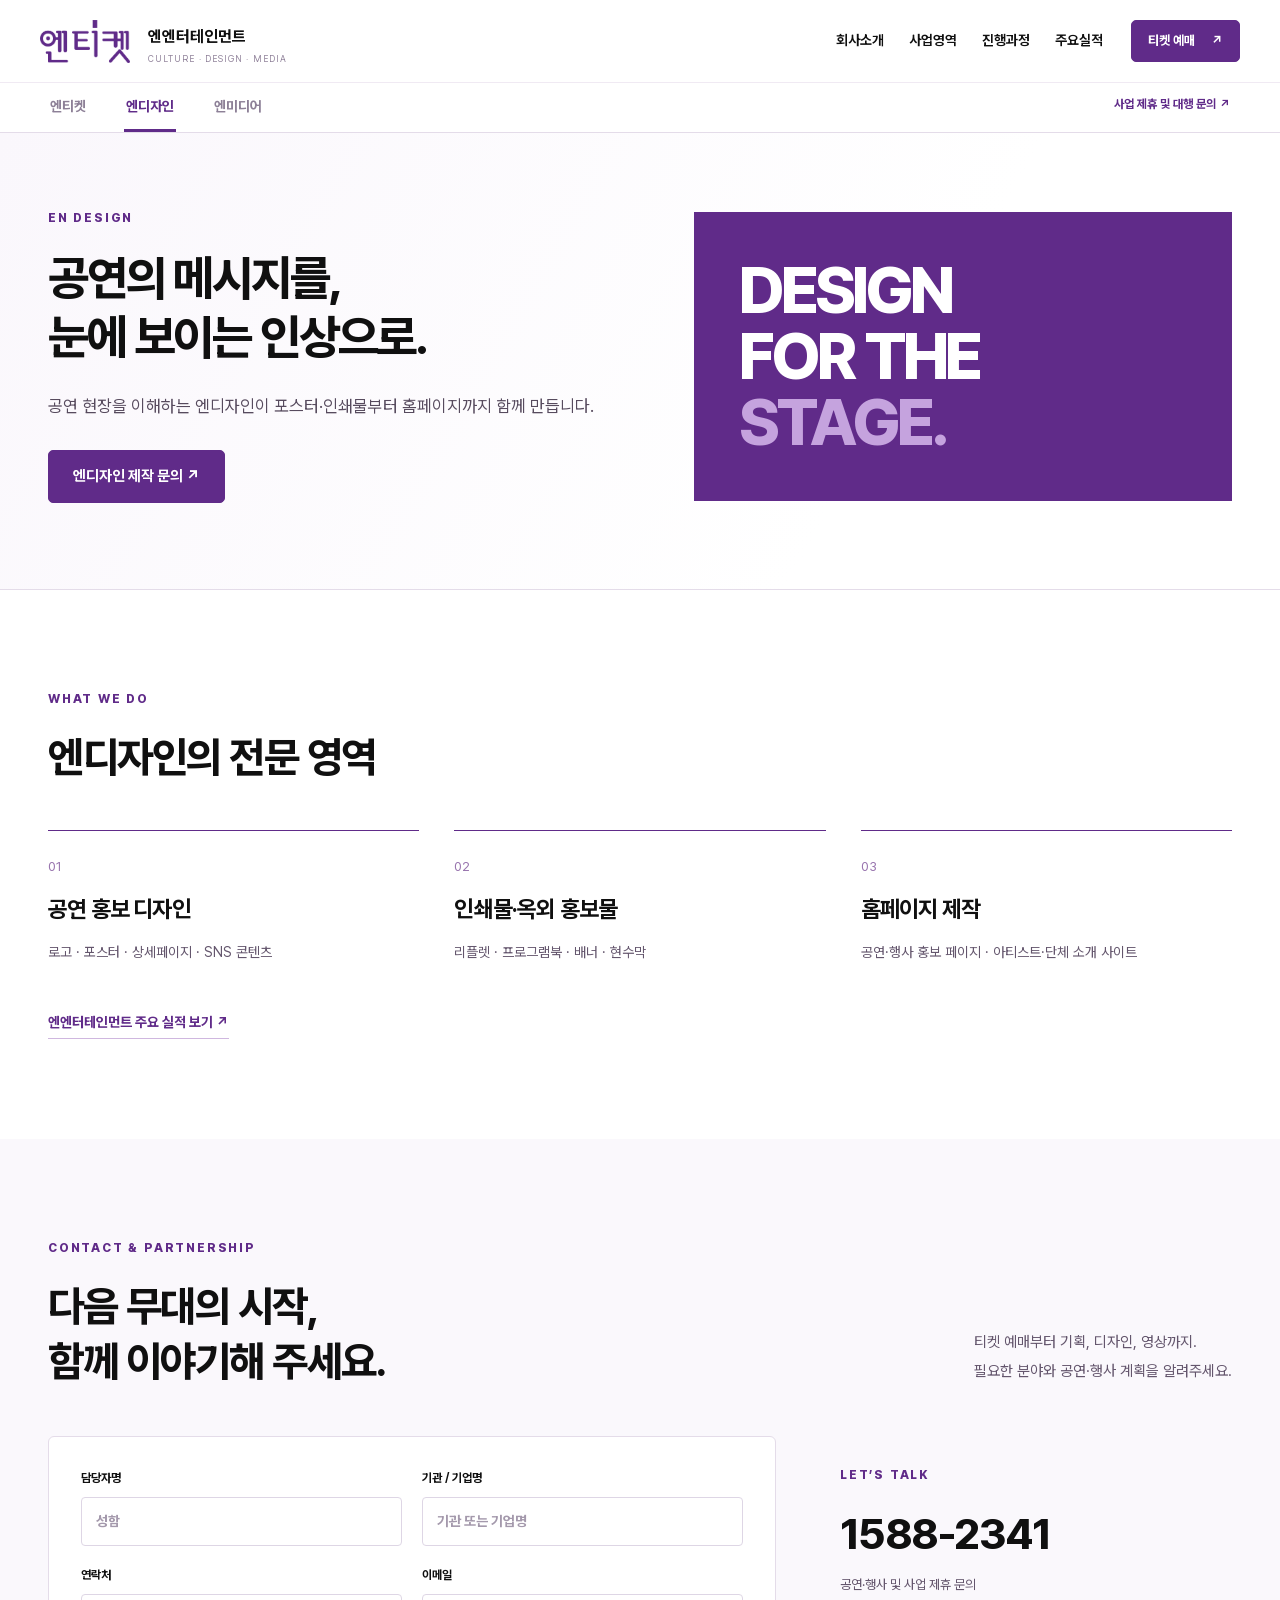
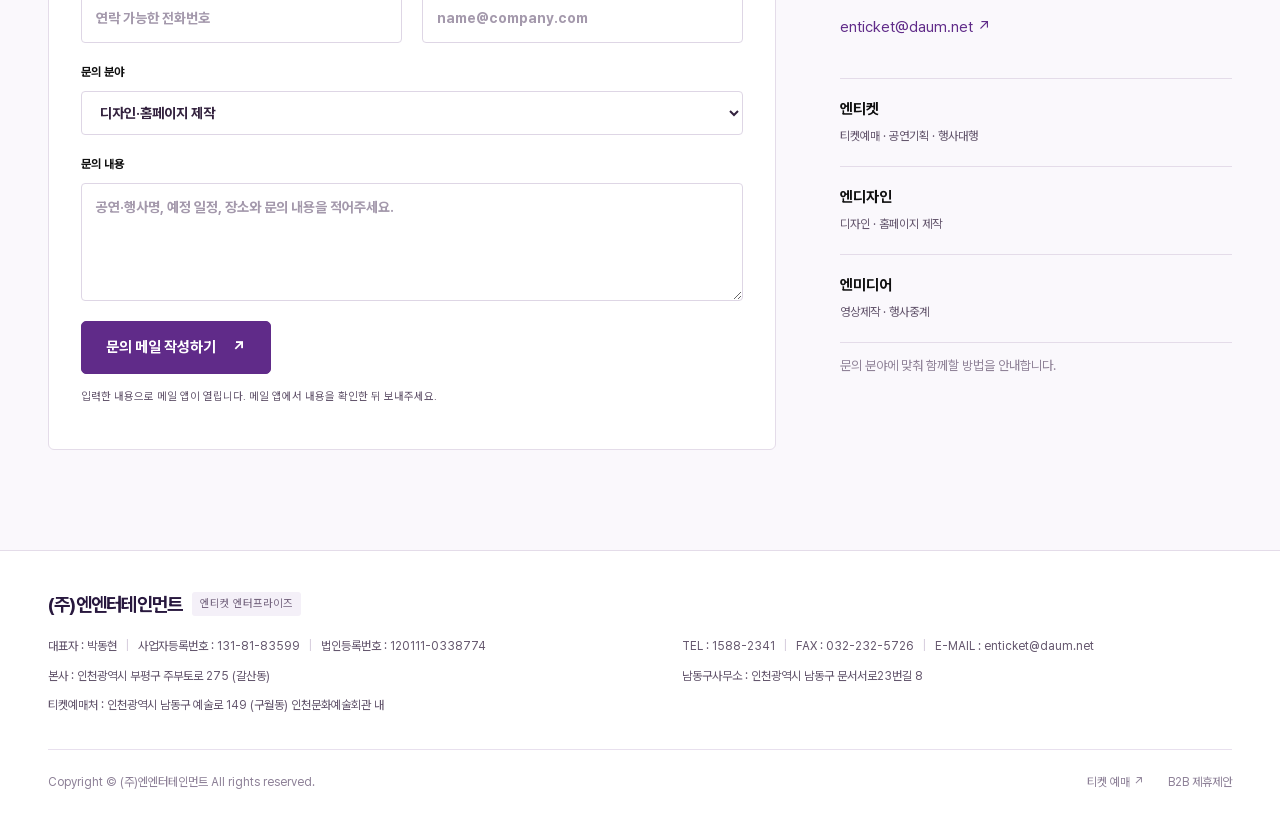
==== commit e8639705: "회사 정보와 연락처 중심으로 공통 푸터 정리" ====
--- a/design.html
+++ b/design.html
@@ -1 +1 @@
-<!doctype html><html lang="ko"><head><meta charset="utf-8"><meta name="viewport" content="width=device-width,initial-scale=1"><meta name="robots" content="noindex,nofollow"><meta name="theme-color" content="#1e1b4b"><meta name="description" content="엔엔터테인먼트: 티켓예매, 공연기획, 행사대행, 디자인과 영상제작까지 한 팀이 지원합니다."><title>엔디자인 | 엔엔터테인먼트</title><link rel="stylesheet" href="hybrid.css?v=alignment-2"></head><body><a class="skip" href="#main">본문으로 바로가기</a><header class="site-header"><div class="header-inner"><a class="identity" href="index.html" aria-label="엔엔터테인먼트 홈"><img class="identity-logo" src="logo.png" alt="엔티켓"><span><strong>엔엔터테인먼트</strong><small>CULTURE · DESIGN · MEDIA</small></span></a><nav class="desktop-nav" aria-label="주요 메뉴"><a href="index.html#about">회사소개</a><a href="index.html#services">사업영역</a><a href="index.html#workflow">진행과정</a><a href="index.html#portfolio">주요실적</a></nav><a class="button small" href="https://www.enticket.com:469/" target="_blank" rel="noopener">티켓 예매 <span aria-hidden="true">↗</span></a><button class="menu-toggle" aria-expanded="false" aria-controls="mobile-menu" aria-label="메뉴 열기">☰</button></div><nav id="mobile-menu" class="mobile-nav" aria-label="모바일 메뉴" hidden><a href="index.html#about">회사소개</a><a href="index.html#services">사업영역</a><a href="index.html#portfolio">주요실적</a><a href="index.html#contact">문의하기</a></nav><div class="brand-bar"><nav class="container" aria-label="브랜드 소개"><a href="index.html" >엔티켓</a><a href="design.html" aria-current="page">엔디자인</a><a href="media.html" >엔미디어</a><a class="brand-contact" href="#contact">사업 제휴 및 대행 문의 <span aria-hidden="true">↗</span></a></nav></div></header><main id="main"><section class="hero sub-hero"><div class="container hero-grid"><div><p class="eyebrow">EN DESIGN</p><h1>공연의 메시지를,<br>눈에 보이는 인상으로.</h1><p class="hero-desc">공연 현장을 이해하는 엔디자인이 포스터·인쇄물부터 홈페이지까지 함께 만듭니다.</p><a class="button" href="#contact">엔디자인 제작 문의 ↗</a></div><div class="brand-word-art">DESIGN<br>FOR THE<br><em>STAGE.</em></div></div></section><section class="section"><div class="container"><p class="eyebrow">WHAT WE DO</p><h2>엔디자인의 전문 영역</h2><div class="sub-services"><article><span>01</span><h3>공연 홍보 디자인</h3><p>로고 · 포스터 · 상세페이지 · SNS 콘텐츠</p></article><article><span>02</span><h3>인쇄물·옥외 홍보물</h3><p>리플렛 · 프로그램북 · 배너 · 현수막</p></article><article><span>03</span><h3>홈페이지 제작</h3><p>공연·행사 홍보 페이지 · 아티스트·단체 소개 사이트</p></article></div><a class="text-link" href="index.html#portfolio">엔엔터테인먼트 주요 실적 보기 ↗</a></div></section><section class="section contact" id="contact"><div class="container"><div class="section-title"><div><p class="eyebrow">CONTACT & PARTNERSHIP</p><h2>다음 무대의 시작,<br>함께 이야기해 주세요.</h2></div><p>티켓 예매부터 기획, 디자인, 영상까지.<br>필요한 분야와 공연·행사 계획을 알려주세요.</p></div><div class="contact-grid"><form id="contact-form"><div class="form-row"><label>담당자명<input name="person" autocomplete="name" required placeholder="성함"></label><label>기관 / 기업명<input name="company" autocomplete="organization" required placeholder="기관 또는 기업명"></label></div><div class="form-row"><label>연락처<input name="phone" type="tel" autocomplete="tel" required placeholder="연락 가능한 전화번호"></label><label>이메일<input name="email" type="email" autocomplete="email" required placeholder="name@company.com"></label></div><label>문의 분야<select name="service"><option>티켓 예매·발권 대행</option><option>공연기획·행사대행</option><option>디자인·홈페이지 제작</option><option>영상제작·행사중계</option></select></label><label>문의 내용<textarea name="message" rows="4" required placeholder="공연·행사명, 예정 일정, 장소와 문의 내용을 적어주세요."></textarea></label><button class="button" type="submit">문의 메일 작성하기 <span aria-hidden="true">↗</span></button><p class="form-help">입력한 내용으로 메일 앱이 열립니다. 메일 앱에서 내용을 확인한 뒤 보내주세요.</p><p id="contact-status" role="status"></p></form><aside class="contact-aside"><p class="eyebrow">LET’S TALK</p><a class="phone" href="tel:1588-2341">1588-2341</a><p>공연·행사 및 사업 제휴 문의</p><a class="mail" href="mailto:enticket@daum.net">enticket@daum.net ↗</a><div class="contact-brands"><div><strong>엔티켓</strong><span>티켓예매 · 공연기획 · 행사대행</span></div><div><strong>엔디자인</strong><span>디자인 · 홈페이지 제작</span></div><div><strong>엔미디어</strong><span>영상제작 · 행사중계</span></div></div><p class="contact-note">문의 분야에 맞춰 함께할 방법을 안내합니다.</p></aside></div></div></section></main><footer class="footer"><div class="container"><div class="footer-top"><div><strong>(주)엔엔터테인먼트</strong><p>공연을 준비하는 순간부터, 마지막 관객이 돌아갈 때까지.</p></div><a href="https://www.enticket.com:469/" target="_blank" rel="noopener">엔티켓 예매 사이트 ↗</a></div><div class="footer-bottom"><span>대표 박동현 · TEL 1588-2341 · enticket@daum.net</span><span>© 엔엔터테인먼트. All rights reserved.</span></div></div></footer><script src="hybrid.js?v=header-scroll-1"></script></body></html>+<!doctype html><html lang="ko"><head><meta charset="utf-8"><meta name="viewport" content="width=device-width,initial-scale=1"><meta name="robots" content="noindex,nofollow"><meta name="theme-color" content="#1e1b4b"><meta name="description" content="엔엔터테인먼트: 티켓예매, 공연기획, 행사대행, 디자인과 영상제작까지 한 팀이 지원합니다."><title>엔디자인 | 엔엔터테인먼트</title><link rel="stylesheet" href="assets/css/hybrid.css?v=footer-20260922"></head><body><a class="skip" href="#main">본문으로 바로가기</a><header class="site-header"><div class="header-inner"><a class="identity" href="index.html" aria-label="엔엔터테인먼트 홈"><img class="identity-logo" src="assets/images/logo.png" alt="엔티켓"><span><strong>엔엔터테인먼트</strong><small>CULTURE · DESIGN · MEDIA</small></span></a><nav class="desktop-nav" aria-label="주요 메뉴"><a href="index.html#about">회사소개</a><a href="index.html#services">사업영역</a><a href="index.html#workflow">진행과정</a><a href="index.html#portfolio">주요실적</a></nav><a class="button small" href="https://www.enticket.com:469/" target="_blank" rel="noopener">티켓 예매 <span aria-hidden="true">↗</span></a><button class="menu-toggle" aria-expanded="false" aria-controls="mobile-menu" aria-label="메뉴 열기">☰</button></div><nav id="mobile-menu" class="mobile-nav" aria-label="모바일 메뉴" hidden><a href="index.html#about">회사소개</a><a href="index.html#services">사업영역</a><a href="index.html#portfolio">주요실적</a><a href="index.html#contact">문의하기</a></nav><div class="brand-bar"><nav class="container" aria-label="브랜드 소개"><a href="index.html" >엔티켓</a><a href="design.html" aria-current="page">엔디자인</a><a href="media.html" >엔미디어</a><a class="brand-contact" href="#contact">사업 제휴 및 대행 문의 <span aria-hidden="true">↗</span></a></nav></div></header><main id="main"><section class="hero sub-hero"><div class="container hero-grid"><div><p class="eyebrow">EN DESIGN</p><h1>공연의 메시지를,<br>눈에 보이는 인상으로.</h1><p class="hero-desc">공연 현장을 이해하는 엔디자인이 포스터·인쇄물부터 홈페이지까지 함께 만듭니다.</p><a class="button" href="#contact">엔디자인 제작 문의 ↗</a></div><div class="brand-word-art">DESIGN<br>FOR THE<br><em>STAGE.</em></div></div></section><section class="section"><div class="container"><p class="eyebrow">WHAT WE DO</p><h2>엔디자인의 전문 영역</h2><div class="sub-services"><article><span>01</span><h3>공연 홍보 디자인</h3><p>로고 · 포스터 · 상세페이지 · SNS 콘텐츠</p></article><article><span>02</span><h3>인쇄물·옥외 홍보물</h3><p>리플렛 · 프로그램북 · 배너 · 현수막</p></article><article><span>03</span><h3>홈페이지 제작</h3><p>공연·행사 홍보 페이지 · 아티스트·단체 소개 사이트</p></article></div><a class="text-link" href="index.html#portfolio">엔엔터테인먼트 주요 실적 보기 ↗</a></div></section><section class="section contact" id="contact"><div class="container"><div class="section-title"><div><p class="eyebrow">CONTACT & PARTNERSHIP</p><h2>다음 무대의 시작,<br>함께 이야기해 주세요.</h2></div><p>티켓 예매부터 기획, 디자인, 영상까지.<br>필요한 분야와 공연·행사 계획을 알려주세요.</p></div><div class="contact-grid"><form id="contact-form"><div class="form-row"><label>담당자명<input name="person" autocomplete="name" required placeholder="성함"></label><label>기관 / 기업명<input name="company" autocomplete="organization" required placeholder="기관 또는 기업명"></label></div><div class="form-row"><label>연락처<input name="phone" type="tel" autocomplete="tel" required placeholder="연락 가능한 전화번호"></label><label>이메일<input name="email" type="email" autocomplete="email" required placeholder="name@company.com"></label></div><label>문의 분야<select name="service"><option>티켓 예매·발권 대행</option><option>공연기획·행사대행</option><option>디자인·홈페이지 제작</option><option>영상제작·행사중계</option></select></label><label>문의 내용<textarea name="message" rows="4" required placeholder="공연·행사명, 예정 일정, 장소와 문의 내용을 적어주세요."></textarea></label><button class="button" type="submit">문의 메일 작성하기 <span aria-hidden="true">↗</span></button><p class="form-help">입력한 내용으로 메일 앱이 열립니다. 메일 앱에서 내용을 확인한 뒤 보내주세요.</p><p id="contact-status" role="status"></p></form><aside class="contact-aside"><p class="eyebrow">LET’S TALK</p><a class="phone" href="tel:1588-2341">1588-2341</a><p>공연·행사 및 사업 제휴 문의</p><a class="mail" href="mailto:enticket@daum.net">enticket@daum.net ↗</a><div class="contact-brands"><div><strong>엔티켓</strong><span>티켓예매 · 공연기획 · 행사대행</span></div><div><strong>엔디자인</strong><span>디자인 · 홈페이지 제작</span></div><div><strong>엔미디어</strong><span>영상제작 · 행사중계</span></div></div><p class="contact-note">문의 분야에 맞춰 함께할 방법을 안내합니다.</p></aside></div></div></section></main><footer class="footer company-footer"><div class="container"><div class="company-footer-heading"><strong>(주)엔엔터테인먼트</strong><span>엔티켓 엔터프라이즈</span></div><div class="company-footer-details"><p>대표자 : 박동현 <i>|</i> 사업자등록번호 : 131-81-83599 <i>|</i> 법인등록번호 : 120111-0338774</p><p><a href="tel:1588-2341">TEL : 1588-2341</a> <i>|</i> FAX : 032-232-5726 <i>|</i> <a href="mailto:enticket@daum.net">E-MAIL : enticket@daum.net</a></p><p>본사 : 인천광역시 부평구 주부토로 275 (갈산동)</p><p>남동구사무소 : 인천광역시 남동구 문서서로23번길 8</p><p class="company-footer-ticket">티켓예매처 : 인천광역시 남동구 예술로 149 (구월동) 인천문화예술회관 내</p></div><div class="company-footer-bottom"><span>Copyright © (주)엔엔터테인먼트 All rights reserved.</span><nav aria-label="푸터 메뉴"><a href="https://www.enticket.com:469/" target="_blank" rel="noopener">티켓 예매 ↗</a><a href="#contact">B2B 제휴제안</a></nav></div></div></footer><script src="assets/js/hybrid.js?v=header-scroll-1"></script></body></html>
--- a/assets/css/hybrid.css
+++ b/assets/css/hybrid.css
@@ -0,0 +1,70 @@
+@font-face{font-family:nt-Pretendard;src:url('../fonts/PretendardVariable.woff2') format('woff2');font-weight:100 900;font-display:swap}
+:root{--purple:#602b89;--ink:#101010;--muted:#64566d;--line:#e4dce9;--tint:#f7f4fa;--font:nt-Pretendard,'Malgun Gothic',sans-serif}
+*{box-sizing:border-box}html{scroll-behavior:smooth;scroll-padding-top:140px}body{margin:0;font-family:var(--font);color:var(--ink);background:#fff;line-height:1.65;word-break:keep-all;-webkit-font-smoothing:antialiased}h1,h2,h3,p,figure{margin:0}a{color:inherit;text-decoration:none}img{display:block;max-width:100%}button,input,textarea,select{font:inherit}button,a,input,textarea,select{-webkit-tap-highlight-color:transparent}button{cursor:pointer}a:focus-visible,button:focus-visible,input:focus-visible,textarea:focus-visible,select:focus-visible{outline:3px solid #a477c3;outline-offset:5px}h1,h2,h3{letter-spacing:-.035em;line-height:1.3}h2{font-size:42px;font-weight:750}h3{font-size:24px}p{color:var(--muted)}.container{width:min(1200px,calc(100% - 96px));margin-inline:auto}.section{padding:100px 0}.canvas{background:#faf8fc;border-block:1px solid #f0eaf4}.eyebrow{font-size:12px;font-weight:800;letter-spacing:.15em;color:var(--purple);margin-bottom:20px}.text-link{font-size:14px;font-weight:700;color:var(--purple);display:inline-block;border-bottom:1px solid #cfb7df;padding-bottom:4px}.button{display:inline-flex;align-items:center;justify-content:center;gap:16px;background:var(--purple);color:#fff;border:1px solid var(--purple);padding:15px 24px;border-radius:5px;font-size:15px;font-weight:700;line-height:1.4;transition:background .2s,transform .2s}.button:hover{background:#4e2072;transform:translateY(-2px)}.button.secondary{background:#fff;color:var(--purple);border-color:#d8cde1}.button.small{padding:11px 16px;font-size:13px}.skip{position:fixed;top:-100px;left:12px;background:var(--purple);color:white;padding:12px;z-index:100}.skip:focus{top:10px}.site-header{position:sticky;top:0;z-index:30;background:rgba(255,255,255,.97);border-bottom:1px solid var(--line)}.header-inner{width:min(1280px,calc(100% - 80px));height:82px;margin:auto;display:flex;align-items:center;gap:28px}.identity{display:flex;gap:18px;align-items:center;margin-right:auto}.identity-logo{width:90px;height:auto}.identity strong{font-size:16px;display:block}.identity small{display:block;font-size:9px;color:#91839b;letter-spacing:.12em}.desktop-nav{display:flex;gap:25px;font-size:14px;font-weight:650}.desktop-nav a:hover{color:var(--purple)}.brand-bar{border-top:1px solid #f0eaf3;background:#fff}.brand-bar nav{display:flex;gap:36px;height:49px;align-items:stretch}.brand-bar a{font-size:14px;font-weight:700;color:#8d8097;padding:12px 2px;border-bottom:3px solid transparent}.brand-bar a[aria-current=page]{color:var(--purple);border-color:var(--purple)}.brand-bar .brand-contact{margin-left:auto;font-size:12px;color:var(--purple)}.menu-toggle{display:none;border:0;background:transparent;font-size:24px}.mobile-nav[hidden]{display:none}.mobile-nav{padding:18px 24px;display:grid;gap:15px;border-top:1px solid var(--line)}
+.hero{padding:76px 0 86px;background:linear-gradient(120deg,#faf7fc 0%,#fff 68%);border-bottom:1px solid var(--line)}.hero-grid{display:grid;grid-template-columns:1.08fr 1fr;gap:64px;align-items:center}.pill{display:inline-flex;align-items:center;gap:9px;border:1px solid #ddcde9;border-radius:30px;padding:6px 11px;color:var(--purple);font-size:10px;font-weight:750;letter-spacing:.09em;margin-bottom:24px}.pill span{height:6px;width:6px;background:var(--purple);border-radius:50%}h1{font-size:51px;line-height:1.23;font-weight:750;letter-spacing:-.045em}h1 em{font-style:normal;color:var(--purple)}.hero-desc{font-size:17px;line-height:1.85;margin-top:24px;color:#574b5e}.hero-facts{display:grid;grid-template-columns:repeat(3,1fr);margin:30px 0;border-top:1px solid #d9cce3;padding-top:20px;gap:12px}.hero-facts small{font-size:10px;color:#81728b;display:block;margin-bottom:3px}.hero-facts strong{font-size:18px;color:var(--purple)}.hero-actions{display:flex;gap:10px;flex-wrap:wrap}.hero-visual{position:relative;margin-bottom:20px;background:#211528}.hero-visual>img{width:100%;height:510px;object-fit:cover;object-position:52% 50%;filter:brightness(.88)}.visual-label{position:absolute;top:20px;left:22px;z-index:1;font-size:9px;letter-spacing:.12em;color:white;display:flex;gap:8px;align-items:center}.live-dot{height:6px;width:6px;background:#d4abf0;border-radius:50%}.visual-caption{position:absolute;bottom:60px;left:32px;color:#fff}.visual-caption span{display:block;font-size:14px}.visual-caption strong{font-size:37px;letter-spacing:-.03em;line-height:1.5}.floating-note{position:absolute;right:22px;bottom:-27px;background:white;box-shadow:0 12px 32px #32104412;padding:19px 24px;display:flex;gap:17px;align-items:center;border:1px solid var(--line);border-radius:5px}.note-icon{font-size:24px;color:var(--purple)}.floating-note small{font-size:11px;color:var(--muted);display:block}.floating-note strong{font-size:15px}.section-title{display:flex;justify-content:space-between;align-items:flex-end;gap:60px;margin-bottom:48px}.section-title>p{max-width:420px;font-size:15px;line-height:1.9;padding-bottom:5px}.about-grid{display:grid;grid-template-columns:.85fr 1.15fr;gap:70px}.about-statement{padding:36px;background:var(--tint);border-top:3px solid var(--purple)}.large-en{font-size:52px;font-weight:750;line-height:1.08;letter-spacing:-.045em;color:var(--purple)}.about-statement p{margin:26px 0;font-size:14px}.about-points article{display:flex;gap:22px;padding:24px 0;border-bottom:1px solid var(--line)}.about-points article:first-child{padding-top:0}.about-points article>span{font-size:12px;color:#9b7bb1;padding-top:5px}.about-points h3{font-size:21px;margin-bottom:9px}.about-points p{font-size:14px;line-height:1.9}.service-grid{display:grid;grid-template-columns:repeat(2,1fr);gap:24px}.service-card{background:#fff;border:1px solid var(--line);padding:34px 36px;border-radius:6px;transition:border-color .2s,box-shadow .2s}.service-card:hover{border-color:#ae8bc6;box-shadow:0 10px 30px #602b8908}.card-top{display:flex;align-items:center;justify-content:space-between;color:var(--purple);font-size:10px;font-weight:750;letter-spacing:.13em;margin-bottom:30px}.service-number{font-size:26px;letter-spacing:-.04em}.service-category{font-size:12px;color:#887594;margin-bottom:9px}.service-card h3{font-size:29px;margin-bottom:18px}.service-card>p:not(.service-category){font-size:14px;max-width:440px;line-height:1.9}.service-card ul{padding:20px 0;list-style:none;display:grid;gap:7px;font-size:13px;color:#574b5e}.service-card li::before{content:'•';color:var(--purple);margin-right:10px}.service-card .text-link{margin-top:2px}
+.original-stats{padding-block:44px 0}.nt-stats ul{padding:0;margin:0;list-style:none;display:grid;grid-template-columns:repeat(4,1fr);gap:25px;border-top:1px solid #101010}.nt-stats li{padding-top:26px}.nt-stats strong{display:block;font-size:38px;font-weight:700;line-height:1.2;letter-spacing:-.04em;font-variant-numeric:tabular-nums}.nt-stats small{font-size:14px;margin-left:5px}.nt-stats li>span{display:block;font-size:13px;margin-top:10px;color:#8a8a8a}.stats-note{font-size:11px;margin-top:20px;color:#8a8a8a}.motion-section{padding-top:90px}.motion-intro{padding-bottom:38px}.nt-scene{position:relative;margin:0 auto;width:min(1200px,calc(100% - 96px))}.nt-scene__stage{position:relative}.nt-scene__frame{position:relative;aspect-ratio:16/9;overflow:hidden;margin-bottom:24px;background:#24172e}.nt-scene__pic{position:absolute;inset:0;margin:0}.nt-scene__pic img{height:100%;width:100%;object-fit:cover}.nt-scene__pic::after{content:'';position:absolute;inset:0;background:linear-gradient(transparent 10%,#100719a6)}.nt-scene__msg{position:absolute;inset:auto 0 55px;padding:0 55px;color:white;z-index:3}.nt-scene__en{font-size:13px;letter-spacing:.15em;font-weight:750;margin-bottom:15px;color:white}.nt-scene__ko{font-size:42px;line-height:1.35;color:white;font-weight:700}.nt-photo-motion .nt-scene__stage{width:100%;overflow:hidden;background:#fff;z-index:2}.nt-photo-motion .nt-scene__frame{position:absolute;inset:0;height:100%;aspect-ratio:auto;margin:0}.nt-photo-motion .nt-scene__frame:first-child{z-index:2}.nt-photo-motion .nt-scene__frame:last-child{z-index:1}.preserved-gallery{padding-bottom:90px;overflow:hidden}.nt-cv{display:grid;grid-template-columns:1fr 1fr;gap:32px;list-style:none;margin:0;padding:0}.nt-cv__item:nth-child(even){margin-top:80px}.nt-cv__pic{display:block;position:relative;overflow:hidden;aspect-ratio:4/5}.nt-cv__pic img{width:100%;height:100%;object-fit:cover}.nt-photo-motion .nt-cv__pic img{height:118%}.nt-gallery{overflow:hidden}.nt-cv__item:nth-child(3) .nt-cv__pic{aspect-ratio:1.15}.nt-cv__item:nth-child(4) .nt-cv__pic{aspect-ratio:1.15}.project-grid{display:grid;grid-template-columns:1fr 1fr 1.05fr;gap:28px}.project-card img{width:100%;height:275px;object-fit:cover}.project-card>div{padding-top:20px}.project-card span{font-size:10px;letter-spacing:.12em;color:var(--purple);font-weight:750}.project-card h3{font-size:22px;margin:7px 0}.project-card p{font-size:13px}.project-summary{padding:26px;background:var(--tint);border-top:2px solid var(--purple)}.project-summary h3{font-size:28px}.project-summary ul{list-style:none;padding:18px 0 14px;font-size:12px;display:grid;gap:16px;color:var(--muted)}.project-summary li span{display:block;color:var(--purple);font-size:10px;margin-bottom:3px}.project-summary .text-link{font-size:12px}.brand-feature-grid{display:grid;grid-template-columns:1fr 1fr;gap:28px}.brand-feature{min-height:510px;padding:36px;position:relative;overflow:hidden}.brand-feature h3{font-size:40px;margin-bottom:15px}.brand-feature p{font-size:15px}.design-feature{background:#eee5f5;color:var(--purple)}.brand-feature-link{position:absolute;bottom:30px;left:36px;font-size:13px;font-weight:700}.design-art{position:relative;height:250px;margin-top:24px}.art-card{position:absolute;display:block;width:155px;height:208px;padding:20px}.art-back{background:#b193ca;left:10%;top:22px;transform:rotate(-9deg);font-size:24px;line-height:1;font-weight:800;color:#fff}.art-front{background:#602b89;right:8%;transform:rotate(7deg);color:#fff}.art-front small{font-size:7px;letter-spacing:.08em}.art-front b{display:block;font-size:30px;line-height:1.1;margin-top:18px}.art-front i{font-size:8px;display:block;margin-top:16px;font-style:normal}.media-feature>img{position:absolute;inset:0;width:100%;height:100%;object-fit:cover}.media-feature::after{content:'';position:absolute;inset:0;background:#190c298c}.media-feature>div{position:relative;z-index:1;height:100%;color:white}.media-feature .eyebrow,.media-feature p{color:#fff}.media-feature .brand-feature-link{left:0;bottom:0}.workflow{background:#f3edf8;border-block:1px solid #e6dced}.workflow h2{font-size:44px}.workflow-lead{margin-top:24px;font-size:16px}.workflow-steps{display:grid;grid-template-columns:repeat(5,1fr);gap:26px;padding:0;list-style:none;margin:48px 0 36px}.workflow-steps li{border-top:1px solid #b89cca;padding-top:22px}.workflow-steps li>span{color:var(--purple);font-size:30px;letter-spacing:-.03em}.workflow-steps h3{font-size:18px;margin-top:18px}.workflow-steps p{font-size:13px;margin-top:12px}.history-grid{display:grid;grid-template-columns:.8fr 1.2fr;gap:80px}.history-heading p:last-child{font-size:13px;margin-top:24px}.timeline h4{font-size:36px;color:var(--purple);margin:0 0 16px;letter-spacing:-.03em}.timeline dl{display:grid;grid-template-columns:30px 1fr;gap:10px 22px;padding-bottom:25px;border-bottom:1px solid var(--line);margin:0 0 30px}.timeline dt{font-size:12px;color:#9a88a7}.timeline dd{grid-column:2;margin:0;font-size:14px;color:#574b5e}.contact{background:#faf8fc}.contact-grid{display:grid;grid-template-columns:1.3fr .7fr;gap:64px}form{padding:32px;background:white;border:1px solid var(--line);border-radius:6px}label{display:flex;flex-direction:column;gap:8px;font-size:12px;font-weight:700;margin-bottom:20px}input,textarea,select{width:100%;border:1px solid #ded6e5;border-radius:4px;padding:12px 14px;background:#fff;color:#33223e;font-size:14px;min-width:0}input::placeholder,textarea::placeholder{color:#a499ac}textarea{resize:vertical}.form-row{display:grid;grid-template-columns:1fr 1fr;gap:20px}.form-help{font-size:11px;margin-top:14px;line-height:1.7}#contact-status{font-size:12px;margin-top:10px}.contact-aside{padding:30px 0}.phone{font-size:43px;line-height:1.3;font-weight:750;letter-spacing:-.04em}.contact-aside>p:not(.eyebrow){font-size:13px;margin:12px 0}.mail{display:block;color:var(--purple);font-size:15px;margin-top:20px}.contact-brands{margin-top:38px;border-top:1px solid var(--line)}.contact-brands>div{padding:18px 0;border-bottom:1px solid var(--line)}.contact-brands strong{display:block;font-size:15px}.contact-brands span{font-size:12px;color:var(--muted)}.contact-note{color:#908398}.footer{background:#fff;padding:48px 0 24px;border-top:1px solid var(--line)}.footer-top{display:flex;justify-content:space-between;gap:30px;align-items:center}.footer-top strong{font-size:19px}.footer-top p{font-size:12px;margin-top:12px}.footer-top>a{font-size:13px;color:var(--purple)}.footer-bottom{margin-top:35px;padding-top:20px;border-top:1px solid #eee8f1;display:flex;justify-content:space-between;gap:20px;color:#8d8097;font-size:10px}.sub-hero h1{font-size:48px}.sub-hero .button{margin-top:28px}.sub-hero-photo{width:100%;height:400px;object-fit:cover}.brand-word-art{background:#602b89;color:#fff;padding:45px;font-size:65px;font-weight:800;letter-spacing:-.06em;line-height:1.02}.brand-word-art em{font-style:normal;color:#c5a3de}.sub-services{display:grid;grid-template-columns:repeat(3,1fr);gap:35px;margin:45px 0}.sub-services article{border-top:1px solid var(--purple);padding-top:22px}.sub-services article>span{color:#9874ae;font-size:13px}.sub-services h3{margin:16px 0;font-size:23px}.sub-services p{font-size:14px}
+@media(min-width:1500px){.container{width:min(1280px,calc(100% - 120px))}.hero-grid{gap:80px}.hero-visual>img{height:550px}h1{font-size:58px}}
+@media(max-width:1100px){.desktop-nav{gap:18px;font-size:12px}.identity small{display:none}.identity strong{font-size:13px}.identity-logo{width:70px}.header-inner{gap:20px}.hero-grid{gap:35px}h1{font-size:42px}.hero-actions .button{font-size:13px;padding:13px 17px}.hero-visual>img{height:460px}.visual-caption strong{font-size:30px}.section-title{gap:35px}.section-title>p{max-width:340px}.project-grid{gap:20px}.project-card img{height:230px}.project-card h3{font-size:18px}.project-summary{padding:22px}.project-summary h3{font-size:24px}.contact-grid{gap:35px}.phone{font-size:36px}.workflow-steps{gap:20px}.workflow-steps h3{font-size:16px}}
+@media(max-width:820px){.container{width:calc(100% - 48px)}.header-inner{width:calc(100% - 48px);height:68px}.desktop-nav{display:none}.menu-toggle{display:block}.header-inner>.button{margin-left:auto}.identity{margin-right:0}.identity>span{display:none}.identity-logo{width:80px}.brand-bar nav{gap:28px}.brand-bar .brand-contact{font-size:11px}.hero{padding:50px 0 65px}.hero-grid{grid-template-columns:1fr;gap:48px}.hero-copy{max-width:660px}h1{font-size:46px}.hero-visual>img{height:420px}.hero-visual{margin:0 0 20px}.section{padding:70px 0}.section-title{display:block;margin-bottom:35px}.section-title>p{margin-top:22px;max-width:100%}h2{font-size:35px}.about-grid{gap:30px;grid-template-columns:1fr 1fr}.large-en{font-size:40px}.about-statement{padding:27px}.about-points h3{font-size:18px}.about-points article{gap:14px}.service-card{padding:25px}.service-card h3{font-size:24px}.project-grid{grid-template-columns:1fr 1fr}.project-summary{grid-column:1/-1}.project-summary ul{grid-template-columns:repeat(3,1fr)}.project-summary h3 br{display:none}.brand-feature{padding:26px;min-height:500px}.brand-feature h3{font-size:32px}.art-card{width:125px;height:190px;padding:15px}.art-front b{font-size:28px}.art-back{left:0;font-size:23px}.art-front{right:0}.brand-feature-link{left:26px;font-size:11px}.workflow h2{font-size:36px}.workflow-steps{grid-template-columns:repeat(3,1fr);row-gap:28px}.history-grid{gap:40px;grid-template-columns:.7fr 1.3fr}.history-grid h2{font-size:29px}.contact-grid{grid-template-columns:1fr}.contact-aside{padding:10px 0}.contact-brands{display:grid;grid-template-columns:repeat(3,1fr);gap:25px}.nt-stats strong{font-size:30px}.nt-scene{width:calc(100% - 48px)}.nt-scene__ko{font-size:33px}.nt-scene__msg{padding:0 30px;bottom:35px}.motion-section{padding-top:65px}.footer-bottom{flex-direction:column;gap:8px}.sub-services{gap:20px}.sub-services h3{font-size:20px}.sub-hero h1{font-size:42px}}
+@media(max-width:520px){html{scroll-padding-top:125px}.container{width:calc(100% - 40px)}.header-inner{width:calc(100% - 40px);gap:16px;height:62px}.identity-logo{width:73px}.button.small{font-size:11px;padding:10px 12px}.brand-bar nav{height:47px;gap:26px}.brand-bar a{font-size:13px}.brand-bar .brand-contact{display:none}.hero{padding-top:36px}.pill{font-size:9px;margin-bottom:20px}h1{font-size:36px;line-height:1.28}.hero-desc{font-size:15px;margin-top:20px}.hero-facts{gap:6px;margin:24px 0}.hero-facts small{font-size:9px}.hero-facts strong{font-size:16px}.hero-actions{gap:8px}.hero-actions .button{font-size:12px;padding:13px}.hero-visual>img{height:355px}.visual-caption{left:24px;bottom:55px}.visual-caption strong{font-size:31px}.visual-caption span{font-size:12px}.floating-note{right:15px;padding:15px 19px;gap:12px}.floating-note strong{font-size:13px}.section{padding:58px 0}h2{font-size:31px}.eyebrow{font-size:10px;margin-bottom:15px}.section-title>p{font-size:14px}.about-grid{grid-template-columns:1fr;gap:30px}.about-statement{padding:30px}.large-en{font-size:45px}.about-points h3{font-size:19px}.service-grid{grid-template-columns:1fr;gap:16px}.service-card{padding:28px}.service-card h3{font-size:27px}.card-top{margin-bottom:22px}.nt-stats ul{grid-template-columns:1fr 1fr;gap:22px}.nt-stats strong{font-size:33px}.nt-stats li{padding-top:20px}.nt-stats li>span{font-size:12px}.nt-scene{width:calc(100% - 40px)}.nt-scene__frame{aspect-ratio:4/5}.nt-scene__ko{font-size:25px}.nt-scene__msg{padding:0 23px;bottom:28px}.nt-scene__en{font-size:11px}.nt-cv{gap:15px}.nt-cv__item:nth-child(even){margin-top:35px}.preserved-gallery{padding-bottom:55px}.project-grid{gap:18px}.project-card img{height:210px}.project-card h3{font-size:17px}.project-card span{font-size:8px}.project-card p{font-size:11px}.project-summary ul{grid-template-columns:1fr;gap:12px}.project-summary li span{display:inline;margin-right:8px}.brand-feature-grid{grid-template-columns:1fr;gap:20px}.brand-feature{min-height:470px;padding:30px}.brand-feature-link{left:30px;font-size:13px}.art-card{width:155px;height:190px}.art-back{left:10%}.art-front{right:10%}.media-feature{min-height:400px}.workflow h2{font-size:31px}.workflow-lead{font-size:14px}.workflow-steps{grid-template-columns:1fr 1fr;gap:26px 20px;margin:35px 0}.workflow-steps li:last-child{grid-column:1/-1}.workflow-steps h3{font-size:17px;margin-top:12px}.workflow-steps li>span{font-size:26px}.history-grid{grid-template-columns:1fr;gap:35px}.history-grid h2{font-size:31px}.timeline h4{font-size:30px}.timeline dd{font-size:13px}.contact-grid{gap:28px}form{padding:23px}.form-row{grid-template-columns:1fr;gap:0}label{margin-bottom:18px}form>.button{width:100%;padding:14px 10px;font-size:13px}.contact-brands{grid-template-columns:1fr;gap:0}.phone{font-size:42px}.footer-top{align-items:flex-start;flex-direction:column;gap:22px}.footer-top p{font-size:11px}.sub-hero h1{font-size:35px}.brand-word-art{font-size:60px}.sub-services{grid-template-columns:1fr;gap:28px}.sub-services h3{font-size:25px}.desktop-only{display:none}}
+@media(prefers-reduced-motion:reduce){html{scroll-behavior:auto}*,*::before,*::after{animation:none!important;transition:none!important}}
+@media print{.site-header{position:static}.hero,.section{padding:30px 0}.nt-scene{height:auto!important}.nt-scene__stage{position:relative!important;height:auto!important;left:auto!important;top:auto!important;width:100%!important}.nt-scene__frame{position:relative!important;aspect-ratio:16/9!important;opacity:1!important}.nt-scene__msg{opacity:1!important;transform:none!important}.nt-photo-motion .nt-scene__frame{height:auto}.nt-cv__item{transform:none!important}form,.menu-toggle{display:none}.container{width:95%}}
+/* Existing case and brand list design, expanded to the standalone layout. */
+.original-cases{display:grid;grid-template-columns:repeat(3,1fr);gap:20px;margin:0;padding:0;list-style:none}.original-cases li{padding:28px;border:1px solid #e0d9e6;background:#f9f7fb;border-radius:6px;display:flex;flex-direction:column;align-items:flex-start}.original-cases li>span{font-size:13px;font-weight:700;color:#602b89;margin-bottom:18px}.original-cases h3{font-size:23px;line-height:1.45;margin-bottom:25px}.original-cases a{font-size:12px;color:var(--purple);margin-top:auto;text-decoration:underline;text-underline-offset:5px}.nt-brands__list{list-style:none;padding:0;margin:0;border-top:1px solid #101010}.nt-brands__list li{border-bottom:1px solid #ddd}.nt-brands__list a{display:grid;grid-template-columns:1fr 1.3fr 30px;gap:24px;align-items:center;padding:36px 0}.nt-brands__list strong{font-size:38px;letter-spacing:-.035em;font-weight:750}.nt-brands__list span{font-size:18px;color:#64566d}.nt-brands__list em{font-size:26px;font-style:normal;color:#602b89}.nt-brands__list a:hover strong{color:#602b89}.nt-brands__list .nt-reveal{opacity:1;transform:none}
+@media(max-width:820px){.original-cases{gap:15px}.original-cases li{padding:22px}.original-cases h3{font-size:19px}.nt-brands__list strong{font-size:30px}.nt-brands__list span{font-size:15px}}
+@media(max-width:520px){.original-cases{grid-template-columns:1fr}.original-cases li{padding:25px}.original-cases h3{font-size:23px;margin-bottom:20px}.nt-brands__list a{grid-template-columns:1fr 30px;gap:8px;padding:26px 0}.nt-brands__list strong{font-size:30px}.nt-brands__list span{grid-column:1;font-size:14px}.nt-brands__list em{grid-column:2;grid-row:1/3}}
+@media(max-width:520px){h1{font-size:clamp(27px,7.7vw,36px)}}
+/* Counters belong to the hero; the three brands form the following row. */
+.hero-metrics{margin:30px 0 26px}.hero-metrics .nt-stats ul{border:0;gap:18px}.hero-metrics .nt-stats li{padding:0}.hero-metrics .nt-stats strong{font-size:clamp(22px,2.35vw,32px);white-space:nowrap}.hero-metrics .nt-stats small{font-size:11px;margin-left:3px;font-weight:500;color:var(--muted)}.hero-metrics .nt-stats li>span{margin-top:8px;font-size:11px}.hero-metrics .stats-note{margin-top:16px;font-size:10px;color:#8a7c93}.brand-overview{background:#fff;border-bottom:1px solid var(--line);padding:36px 0}.brand-overview-grid{display:grid;grid-template-columns:repeat(3,1fr)}.brand-overview-grid>a{position:relative;padding:8px 34px;border-left:1px solid var(--line)}.brand-overview-grid>a:first-child{padding-left:0;border-left:0}.brand-overview-grid>a>span{font-size:10px;font-weight:700;letter-spacing:.1em;color:#9b7bb1}.brand-overview-grid strong{display:block;font-size:28px;letter-spacing:-.03em;color:var(--purple);margin:8px 0}.brand-overview-grid p{font-size:13px}.brand-overview-grid i{position:absolute;right:27px;top:42px;font-size:20px;font-style:normal;color:var(--purple)}.brand-overview-grid>a:hover strong{text-decoration:underline;text-underline-offset:5px}
+@media(min-width:821px) and (max-width:1100px){.hero-metrics .nt-stats ul{grid-template-columns:repeat(2,1fr);row-gap:20px}.hero-metrics .nt-stats strong{font-size:30px}}
+@media(max-width:820px){.hero-metrics .nt-stats strong{font-size:32px}.brand-overview-grid>a{padding-inline:20px}.brand-overview-grid strong{font-size:24px}.brand-overview-grid p{font-size:11px}.brand-overview-grid i{right:12px;font-size:16px}.brand-overview-grid>a>span{font-size:8px}}
+@media(max-width:520px){.hero-metrics{margin:25px 0}.hero-metrics .nt-stats ul{grid-template-columns:repeat(2,1fr);gap:22px 18px}.hero-metrics .nt-stats strong{font-size:31px}.hero-metrics .nt-stats li>span{font-size:12px}.brand-overview{padding:12px 0}.brand-overview-grid{grid-template-columns:1fr}.brand-overview-grid>a,.brand-overview-grid>a:first-child{padding:23px 0;border-left:0;border-bottom:1px solid var(--line)}.brand-overview-grid>a:last-child{border-bottom:0}.brand-overview-grid strong{font-size:27px;margin:5px 0}.brand-overview-grid p{font-size:13px}.brand-overview-grid>a>span{font-size:9px}.brand-overview-grid i{top:48px;right:6px;font-size:22px}}
+#about .section-title>div{max-width:650px}#about .section-title>p{flex:0 0 35%}#about .eyebrow{text-transform:uppercase}.archive-name{font-size:30px;font-weight:750;letter-spacing:-.035em;color:var(--purple)}.about-statement .archive-label{font-size:12px;margin:12px 0 30px;color:#8d8097}.about-statement blockquote{margin:0;font-size:21px;line-height:1.9;color:#4e365d;letter-spacing:-.025em}.about-points .pillar-label{font-size:12px;font-weight:700;color:var(--purple);margin-bottom:7px}@media(max-width:820px){.archive-name{font-size:25px}.about-statement blockquote{font-size:18px}}@media(max-width:520px){.about-statement blockquote{font-size:17px}}
+/* Actual mobile ticketing screenshot within the existing company introduction. */
+.about-statement.has-mobile-screen{padding:26px 28px 0;overflow:hidden;align-self:start}.has-mobile-screen .archive-name{font-size:23px}.has-mobile-screen .archive-label{margin:6px 0 18px}.mobile-showcase{display:flex;flex-direction:column;align-items:center;padding:3px 0 23px}.phone-mockup{display:block;position:relative;width:min(250px,100%);padding:20px 7px 9px;background:#24172e;border:2px solid #594367;border-radius:30px;box-shadow:0 18px 35px #32104420}.phone-speaker{position:absolute;top:8px;left:50%;transform:translateX(-50%);height:4px;width:40px;background:#877490;border-radius:10px}.phone-mockup img{width:100%;height:auto;border-radius:17px 17px 22px 22px;background:#fff}.mobile-screen-link{margin-top:17px;font-size:12px;color:var(--purple);font-weight:700}.has-mobile-screen blockquote{margin:0 -28px;padding:23px 28px;background:var(--purple);color:white;font-size:14px;line-height:1.9;letter-spacing:0}@media(max-width:820px) and (min-width:521px){#about .about-grid{grid-template-columns:1fr}.mobile-showcase{padding-top:5px}.phone-mockup{width:245px}}@media(max-width:520px){.about-statement.has-mobile-screen{padding:23px 23px 0}.phone-mockup{width:230px}.has-mobile-screen blockquote{margin-inline:-23px;padding:22px 23px;font-size:13px}.has-mobile-screen .archive-name{font-size:24px}}
+/* Crop the captured browser scrollbar from the phone screen. */
+.phone-screen{display:block;overflow:hidden;border-radius:17px 17px 22px 22px;aspect-ratio:360/760;background:#fff}.phone-screen img{width:104.166667%;max-width:none;height:auto;border-radius:0}
+/* Show the top third of the phone and shorten the introduction card. */
+.phone-mockup{height:185px;overflow:hidden;border-radius:30px 30px 0 0;padding-bottom:0;border-bottom:0}.phone-screen{border-radius:17px 17px 0 0}.mobile-showcase{padding-bottom:18px}.mobile-screen-link{margin-top:12px}@media(max-width:820px) and (min-width:521px){.phone-mockup{height:181px}}@media(max-width:520px){.phone-mockup{height:171px}}
+/* Keep the upper two thirds of the phone visible. */
+.phone-mockup{height:360px}@media(max-width:820px) and (min-width:521px){.phone-mockup{height:353px}}@media(max-width:520px){.phone-mockup{height:332px}}
+/* Distribute the three introduction items over the height of the phone card. */
+@media(min-width:821px){#about .about-points{display:flex;flex-direction:column;justify-content:space-between;align-self:stretch}}
+/* Purple check icons for all service detail lists. */
+.service-card li{position:relative;padding-left:25px}.service-card li::before{content:'';position:absolute;left:0;top:.3em;width:17px;height:17px;border:1.5px solid var(--purple);border-radius:50%;margin:0;background:transparent}.service-card li::after{content:'';position:absolute;left:5px;top:calc(.3em + 4px);width:7px;height:4px;border-left:1.7px solid var(--purple);border-bottom:1.7px solid var(--purple);transform:rotate(-45deg)}
+/* Match enticket.kr: Material Symbols Outlined check_circle, 18px, 4px top offset. */
+.service-card li{padding-left:26px}.service-card li::before{content:'';left:0;top:4px;width:18px;height:18px;border:0;border-radius:0;margin:0;background:var(--purple);-webkit-mask:url('../icons/check-circle.svg') center/contain no-repeat;mask:url('../icons/check-circle.svg') center/contain no-repeat}.service-card li::after{content:none}
+/* Align the company name with the bottom of the enticket logo. */
+.identity{align-items:flex-end}.identity>span{position:relative}.identity strong{line-height:1}.identity small{position:absolute;top:calc(100% + 5px);left:0;line-height:1;white-space:nowrap}
+/* Align the full company-name and caption block with the logo bottom. */
+.identity>span{position:static}.identity strong{line-height:1.2}.identity small{position:static;line-height:1;margin-top:7px;white-space:nowrap}
+/* Portfolio introduction and cooperating venues supplied by the user. */
+.verified-portfolio{display:grid;grid-template-columns:1.15fr 1fr;gap:60px;align-items:center;margin-bottom:40px;padding:34px 0 40px;border-top:1px solid var(--line);border-bottom:1px solid var(--line)}.verified-copy h3{font-size:30px;line-height:1.35;margin-bottom:20px}.verified-copy>p:last-child{font-size:15px;line-height:1.9}.partner-venues h4{font-size:14px;margin:0 0 16px;font-weight:750}.partner-venues ul{list-style:none;margin:0;padding:0;display:grid;grid-template-columns:repeat(3,minmax(0,1fr));gap:12px}.partner-venues li{display:flex;align-items:center;justify-content:center;text-align:center;min-height:50px;padding:12px 8px;border:1px solid var(--line);border-radius:6px;background:var(--tint);color:var(--purple);font-size:12px;font-weight:700}@media(max-width:1000px){.verified-portfolio{grid-template-columns:1fr;gap:28px}.verified-copy h3{font-size:28px}}@media(max-width:520px){.verified-portfolio{padding-block:28px;margin-bottom:26px}.verified-copy h3{font-size:25px}.verified-copy>p:last-child{font-size:14px}.partner-venues ul{grid-template-columns:repeat(2,minmax(0,1fr));gap:10px}.partner-venues li{font-size:12px}}
+/* Center items 02 and 03 within the space bounded by divider lines. */
+@media(min-width:821px){#about .about-points{justify-content:flex-start}#about .about-points article:first-child{flex:0 0 auto}#about .about-points article:nth-child(n+2){flex:1;display:grid;grid-template-columns:auto 1fr;align-content:center;align-items:start}}
+
+/* Five workflow cards matching the supplied reference layout. */
+.workflow{background:#28183e;border-color:#28183e;color:#fff}.workflow .eyebrow{color:#cfade8}.workflow h2{color:#fff}.workflow-lead{color:#ddd0e8}.workflow-steps{grid-template-columns:repeat(5,minmax(0,1fr));gap:16px}.workflow-steps li{display:flex;flex-direction:column;min-height:220px;padding:22px 20px;border:1px solid #ffffff20;border-radius:16px;background:#ffffff1a;transition:background .2s}.workflow-steps li:hover{background:#ffffff26}.workflow-card-top{display:flex;align-items:center;justify-content:space-between;gap:12px;margin-bottom:14px}.workflow-card-top>span:first-child{font-size:26px;line-height:1;font-weight:800;color:#d5adef;letter-spacing:-.03em}.workflow-icon{display:block;width:24px;height:24px;flex-shrink:0;background:#e8ddf2;mask:var(--step-icon) center/contain no-repeat;-webkit-mask:var(--step-icon) center/contain no-repeat}.workflow-steps h3{font-size:15px;line-height:1.5;margin:0;color:#fff;letter-spacing:-.025em}.workflow-steps p{font-size:12px;line-height:1.7;margin:9px 0 20px;color:#e1d5eb}.workflow-date{margin-top:auto;padding-top:13px;border-top:1px solid #ffffff20;font-size:11px;font-weight:600;color:#c8b7d4}.workflow>.container>.button{background:#fff;color:var(--purple);border-color:#fff}@media(max-width:1100px){.workflow-steps{grid-template-columns:repeat(3,minmax(0,1fr))}}@media(max-width:820px){.workflow-steps{grid-template-columns:repeat(2,minmax(0,1fr))}}@media(max-width:520px){.workflow-steps{gap:14px;grid-template-columns:1fr}.workflow-steps li{min-height:205px}.workflow-steps li:last-child{grid-column:auto}.workflow-steps h3{font-size:16px}.workflow-steps p{font-size:13px}}
+/* Direction-aware header, with keyboard focus remaining accessible. */
+.site-header{transition:transform .25s ease;transform:translateY(0)}.site-header.is-scroll-hidden{transform:translateY(-100%)}
+#services .section-title{align-items:flex-end;align-items:last baseline}#services .section-title>p{padding-bottom:0}
+@media print{.site-header.is-scroll-hidden{transform:none}}
+/* Align every side-by-side section description to the title's final baseline. */
+.section-title{align-items:flex-end;align-items:last baseline}.section-title>p{padding-bottom:0}
+/* Give the scenes gallery heading room above and below. */
+.preserved-gallery{padding-top:88px}.preserved-gallery>.eyebrow{margin-bottom:40px}@media(max-width:820px){.preserved-gallery{padding-top:64px}.preserved-gallery>.eyebrow{margin-bottom:32px}}@media(max-width:520px){.preserved-gallery{padding-top:48px}.preserved-gallery>.eyebrow{margin-bottom:28px}}
+
+/* Company details footer */
+.company-footer{padding:38px 0 24px;background:#fff}
+.company-footer-heading{display:flex;align-items:center;flex-wrap:wrap;gap:10px;margin-bottom:16px}
+.company-footer-heading strong{font-size:19px;letter-spacing:-.04em;color:#28183e}
+.company-footer-heading>span{font-size:11px;color:#776781;background:#f4f0f8;padding:3px 8px;border-radius:3px}
+.company-footer-details{display:grid;grid-template-columns:1.1fr 1fr;gap:8px 28px;color:#655c6d;font-size:12px;line-height:1.8}
+.company-footer-details p{margin:0;overflow-wrap:anywhere}
+.company-footer-details i{font-style:normal;color:#d6cddd;margin:0 6px}
+.company-footer-ticket{grid-column:1/-1}
+.company-footer-bottom{border-top:1px solid #e8e0ee;margin-top:32px;padding-top:22px;display:flex;align-items:center;justify-content:space-between;gap:16px;font-size:12px;line-height:1.8;color:#8d8097}
+.company-footer-bottom nav{display:flex;gap:24px;flex-wrap:wrap}
+.company-footer a:hover{color:var(--purple)}
+@media(max-width:820px){.company-footer-details{grid-template-columns:1fr;gap:8px}.company-footer-ticket{grid-column:auto}.company-footer-bottom{align-items:flex-start;flex-direction:column}}
+@media(max-width:520px){.company-footer{padding-top:30px}.company-footer-heading strong{font-size:18px}.company-footer-details{font-size:11px}.company-footer-bottom{font-size:11px;margin-top:24px}}
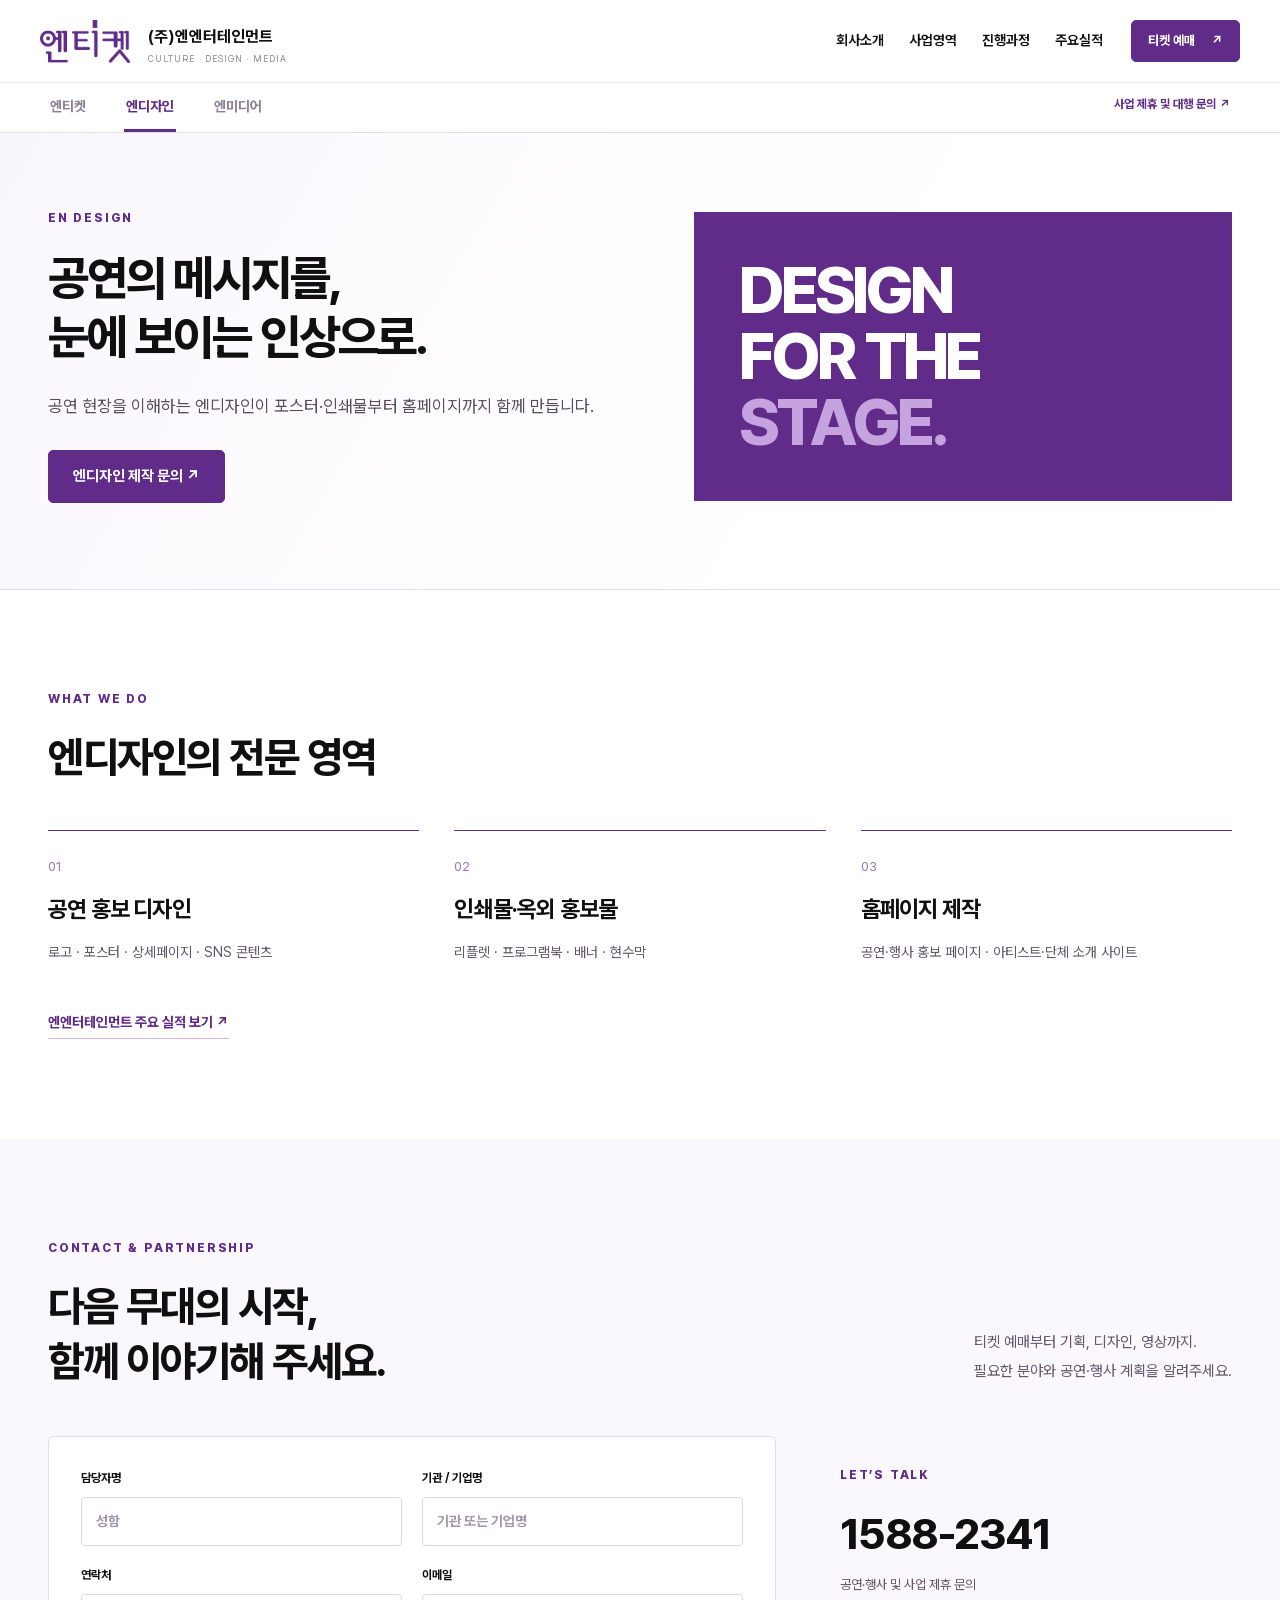
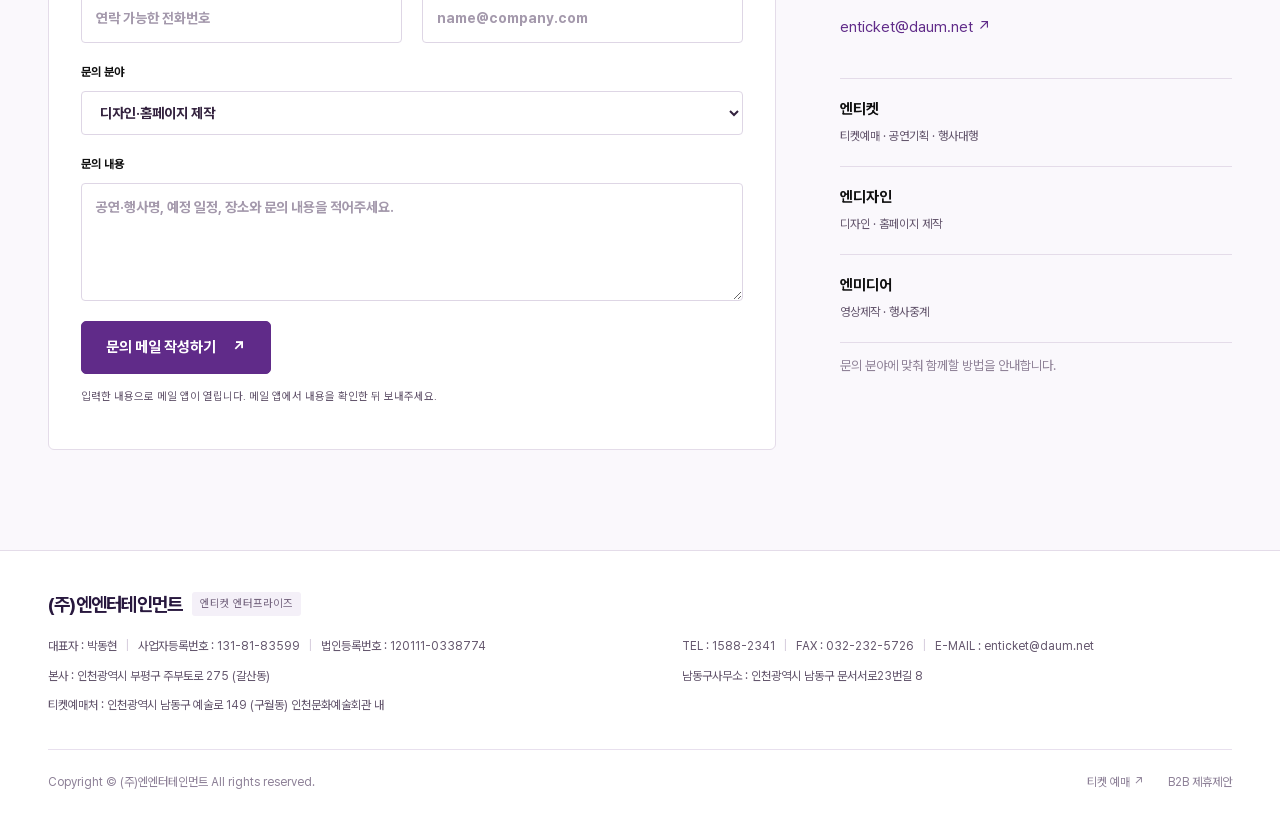
==== commit fbdb8f89: "헤더 회사명에 (주) 표기 추가" ====
--- a/design.html
+++ b/design.html
@@ -1 +1 @@
-<!doctype html><html lang="ko"><head><meta charset="utf-8"><meta name="viewport" content="width=device-width,initial-scale=1"><meta name="robots" content="noindex,nofollow"><meta name="theme-color" content="#1e1b4b"><meta name="description" content="엔엔터테인먼트: 티켓예매, 공연기획, 행사대행, 디자인과 영상제작까지 한 팀이 지원합니다."><title>엔디자인 | 엔엔터테인먼트</title><link rel="stylesheet" href="assets/css/hybrid.css?v=footer-20260922"></head><body><a class="skip" href="#main">본문으로 바로가기</a><header class="site-header"><div class="header-inner"><a class="identity" href="index.html" aria-label="엔엔터테인먼트 홈"><img class="identity-logo" src="assets/images/logo.png" alt="엔티켓"><span><strong>엔엔터테인먼트</strong><small>CULTURE · DESIGN · MEDIA</small></span></a><nav class="desktop-nav" aria-label="주요 메뉴"><a href="index.html#about">회사소개</a><a href="index.html#services">사업영역</a><a href="index.html#workflow">진행과정</a><a href="index.html#portfolio">주요실적</a></nav><a class="button small" href="https://www.enticket.com:469/" target="_blank" rel="noopener">티켓 예매 <span aria-hidden="true">↗</span></a><button class="menu-toggle" aria-expanded="false" aria-controls="mobile-menu" aria-label="메뉴 열기">☰</button></div><nav id="mobile-menu" class="mobile-nav" aria-label="모바일 메뉴" hidden><a href="index.html#about">회사소개</a><a href="index.html#services">사업영역</a><a href="index.html#portfolio">주요실적</a><a href="index.html#contact">문의하기</a></nav><div class="brand-bar"><nav class="container" aria-label="브랜드 소개"><a href="index.html" >엔티켓</a><a href="design.html" aria-current="page">엔디자인</a><a href="media.html" >엔미디어</a><a class="brand-contact" href="#contact">사업 제휴 및 대행 문의 <span aria-hidden="true">↗</span></a></nav></div></header><main id="main"><section class="hero sub-hero"><div class="container hero-grid"><div><p class="eyebrow">EN DESIGN</p><h1>공연의 메시지를,<br>눈에 보이는 인상으로.</h1><p class="hero-desc">공연 현장을 이해하는 엔디자인이 포스터·인쇄물부터 홈페이지까지 함께 만듭니다.</p><a class="button" href="#contact">엔디자인 제작 문의 ↗</a></div><div class="brand-word-art">DESIGN<br>FOR THE<br><em>STAGE.</em></div></div></section><section class="section"><div class="container"><p class="eyebrow">WHAT WE DO</p><h2>엔디자인의 전문 영역</h2><div class="sub-services"><article><span>01</span><h3>공연 홍보 디자인</h3><p>로고 · 포스터 · 상세페이지 · SNS 콘텐츠</p></article><article><span>02</span><h3>인쇄물·옥외 홍보물</h3><p>리플렛 · 프로그램북 · 배너 · 현수막</p></article><article><span>03</span><h3>홈페이지 제작</h3><p>공연·행사 홍보 페이지 · 아티스트·단체 소개 사이트</p></article></div><a class="text-link" href="index.html#portfolio">엔엔터테인먼트 주요 실적 보기 ↗</a></div></section><section class="section contact" id="contact"><div class="container"><div class="section-title"><div><p class="eyebrow">CONTACT & PARTNERSHIP</p><h2>다음 무대의 시작,<br>함께 이야기해 주세요.</h2></div><p>티켓 예매부터 기획, 디자인, 영상까지.<br>필요한 분야와 공연·행사 계획을 알려주세요.</p></div><div class="contact-grid"><form id="contact-form"><div class="form-row"><label>담당자명<input name="person" autocomplete="name" required placeholder="성함"></label><label>기관 / 기업명<input name="company" autocomplete="organization" required placeholder="기관 또는 기업명"></label></div><div class="form-row"><label>연락처<input name="phone" type="tel" autocomplete="tel" required placeholder="연락 가능한 전화번호"></label><label>이메일<input name="email" type="email" autocomplete="email" required placeholder="name@company.com"></label></div><label>문의 분야<select name="service"><option>티켓 예매·발권 대행</option><option>공연기획·행사대행</option><option>디자인·홈페이지 제작</option><option>영상제작·행사중계</option></select></label><label>문의 내용<textarea name="message" rows="4" required placeholder="공연·행사명, 예정 일정, 장소와 문의 내용을 적어주세요."></textarea></label><button class="button" type="submit">문의 메일 작성하기 <span aria-hidden="true">↗</span></button><p class="form-help">입력한 내용으로 메일 앱이 열립니다. 메일 앱에서 내용을 확인한 뒤 보내주세요.</p><p id="contact-status" role="status"></p></form><aside class="contact-aside"><p class="eyebrow">LET’S TALK</p><a class="phone" href="tel:1588-2341">1588-2341</a><p>공연·행사 및 사업 제휴 문의</p><a class="mail" href="mailto:enticket@daum.net">enticket@daum.net ↗</a><div class="contact-brands"><div><strong>엔티켓</strong><span>티켓예매 · 공연기획 · 행사대행</span></div><div><strong>엔디자인</strong><span>디자인 · 홈페이지 제작</span></div><div><strong>엔미디어</strong><span>영상제작 · 행사중계</span></div></div><p class="contact-note">문의 분야에 맞춰 함께할 방법을 안내합니다.</p></aside></div></div></section></main><footer class="footer company-footer"><div class="container"><div class="company-footer-heading"><strong>(주)엔엔터테인먼트</strong><span>엔티켓 엔터프라이즈</span></div><div class="company-footer-details"><p>대표자 : 박동현 <i>|</i> 사업자등록번호 : 131-81-83599 <i>|</i> 법인등록번호 : 120111-0338774</p><p><a href="tel:1588-2341">TEL : 1588-2341</a> <i>|</i> FAX : 032-232-5726 <i>|</i> <a href="mailto:enticket@daum.net">E-MAIL : enticket@daum.net</a></p><p>본사 : 인천광역시 부평구 주부토로 275 (갈산동)</p><p>남동구사무소 : 인천광역시 남동구 문서서로23번길 8</p><p class="company-footer-ticket">티켓예매처 : 인천광역시 남동구 예술로 149 (구월동) 인천문화예술회관 내</p></div><div class="company-footer-bottom"><span>Copyright © (주)엔엔터테인먼트 All rights reserved.</span><nav aria-label="푸터 메뉴"><a href="https://www.enticket.com:469/" target="_blank" rel="noopener">티켓 예매 ↗</a><a href="#contact">B2B 제휴제안</a></nav></div></div></footer><script src="assets/js/hybrid.js?v=header-scroll-1"></script></body></html>+<!doctype html><html lang="ko"><head><meta charset="utf-8"><meta name="viewport" content="width=device-width,initial-scale=1"><meta name="robots" content="noindex,nofollow"><meta name="theme-color" content="#1e1b4b"><meta name="description" content="엔엔터테인먼트: 티켓예매, 공연기획, 행사대행, 디자인과 영상제작까지 한 팀이 지원합니다."><title>엔디자인 | 엔엔터테인먼트</title><link rel="stylesheet" href="assets/css/hybrid.css?v=footer-20260922"></head><body><a class="skip" href="#main">본문으로 바로가기</a><header class="site-header"><div class="header-inner"><a class="identity" href="index.html" aria-label="(주)엔엔터테인먼트 홈"><img class="identity-logo" src="assets/images/logo.png" alt="엔티켓"><span><strong>(주)엔엔터테인먼트</strong><small>CULTURE · DESIGN · MEDIA</small></span></a><nav class="desktop-nav" aria-label="주요 메뉴"><a href="index.html#about">회사소개</a><a href="index.html#services">사업영역</a><a href="index.html#workflow">진행과정</a><a href="index.html#portfolio">주요실적</a></nav><a class="button small" href="https://www.enticket.com:469/" target="_blank" rel="noopener">티켓 예매 <span aria-hidden="true">↗</span></a><button class="menu-toggle" aria-expanded="false" aria-controls="mobile-menu" aria-label="메뉴 열기">☰</button></div><nav id="mobile-menu" class="mobile-nav" aria-label="모바일 메뉴" hidden><a href="index.html#about">회사소개</a><a href="index.html#services">사업영역</a><a href="index.html#portfolio">주요실적</a><a href="index.html#contact">문의하기</a></nav><div class="brand-bar"><nav class="container" aria-label="브랜드 소개"><a href="index.html" >엔티켓</a><a href="design.html" aria-current="page">엔디자인</a><a href="media.html" >엔미디어</a><a class="brand-contact" href="#contact">사업 제휴 및 대행 문의 <span aria-hidden="true">↗</span></a></nav></div></header><main id="main"><section class="hero sub-hero"><div class="container hero-grid"><div><p class="eyebrow">EN DESIGN</p><h1>공연의 메시지를,<br>눈에 보이는 인상으로.</h1><p class="hero-desc">공연 현장을 이해하는 엔디자인이 포스터·인쇄물부터 홈페이지까지 함께 만듭니다.</p><a class="button" href="#contact">엔디자인 제작 문의 ↗</a></div><div class="brand-word-art">DESIGN<br>FOR THE<br><em>STAGE.</em></div></div></section><section class="section"><div class="container"><p class="eyebrow">WHAT WE DO</p><h2>엔디자인의 전문 영역</h2><div class="sub-services"><article><span>01</span><h3>공연 홍보 디자인</h3><p>로고 · 포스터 · 상세페이지 · SNS 콘텐츠</p></article><article><span>02</span><h3>인쇄물·옥외 홍보물</h3><p>리플렛 · 프로그램북 · 배너 · 현수막</p></article><article><span>03</span><h3>홈페이지 제작</h3><p>공연·행사 홍보 페이지 · 아티스트·단체 소개 사이트</p></article></div><a class="text-link" href="index.html#portfolio">엔엔터테인먼트 주요 실적 보기 ↗</a></div></section><section class="section contact" id="contact"><div class="container"><div class="section-title"><div><p class="eyebrow">CONTACT & PARTNERSHIP</p><h2>다음 무대의 시작,<br>함께 이야기해 주세요.</h2></div><p>티켓 예매부터 기획, 디자인, 영상까지.<br>필요한 분야와 공연·행사 계획을 알려주세요.</p></div><div class="contact-grid"><form id="contact-form"><div class="form-row"><label>담당자명<input name="person" autocomplete="name" required placeholder="성함"></label><label>기관 / 기업명<input name="company" autocomplete="organization" required placeholder="기관 또는 기업명"></label></div><div class="form-row"><label>연락처<input name="phone" type="tel" autocomplete="tel" required placeholder="연락 가능한 전화번호"></label><label>이메일<input name="email" type="email" autocomplete="email" required placeholder="name@company.com"></label></div><label>문의 분야<select name="service"><option>티켓 예매·발권 대행</option><option>공연기획·행사대행</option><option>디자인·홈페이지 제작</option><option>영상제작·행사중계</option></select></label><label>문의 내용<textarea name="message" rows="4" required placeholder="공연·행사명, 예정 일정, 장소와 문의 내용을 적어주세요."></textarea></label><button class="button" type="submit">문의 메일 작성하기 <span aria-hidden="true">↗</span></button><p class="form-help">입력한 내용으로 메일 앱이 열립니다. 메일 앱에서 내용을 확인한 뒤 보내주세요.</p><p id="contact-status" role="status"></p></form><aside class="contact-aside"><p class="eyebrow">LET’S TALK</p><a class="phone" href="tel:1588-2341">1588-2341</a><p>공연·행사 및 사업 제휴 문의</p><a class="mail" href="mailto:enticket@daum.net">enticket@daum.net ↗</a><div class="contact-brands"><div><strong>엔티켓</strong><span>티켓예매 · 공연기획 · 행사대행</span></div><div><strong>엔디자인</strong><span>디자인 · 홈페이지 제작</span></div><div><strong>엔미디어</strong><span>영상제작 · 행사중계</span></div></div><p class="contact-note">문의 분야에 맞춰 함께할 방법을 안내합니다.</p></aside></div></div></section></main><footer class="footer company-footer"><div class="container"><div class="company-footer-heading"><strong>(주)엔엔터테인먼트</strong><span>엔티켓 엔터프라이즈</span></div><div class="company-footer-details"><p>대표자 : 박동현 <i>|</i> 사업자등록번호 : 131-81-83599 <i>|</i> 법인등록번호 : 120111-0338774</p><p><a href="tel:1588-2341">TEL : 1588-2341</a> <i>|</i> FAX : 032-232-5726 <i>|</i> <a href="mailto:enticket@daum.net">E-MAIL : enticket@daum.net</a></p><p>본사 : 인천광역시 부평구 주부토로 275 (갈산동)</p><p>남동구사무소 : 인천광역시 남동구 문서서로23번길 8</p><p class="company-footer-ticket">티켓예매처 : 인천광역시 남동구 예술로 149 (구월동) 인천문화예술회관 내</p></div><div class="company-footer-bottom"><span>Copyright © (주)엔엔터테인먼트 All rights reserved.</span><nav aria-label="푸터 메뉴"><a href="https://www.enticket.com:469/" target="_blank" rel="noopener">티켓 예매 ↗</a><a href="#contact">B2B 제휴제안</a></nav></div></div></footer><script src="assets/js/hybrid.js?v=header-scroll-1"></script></body></html>
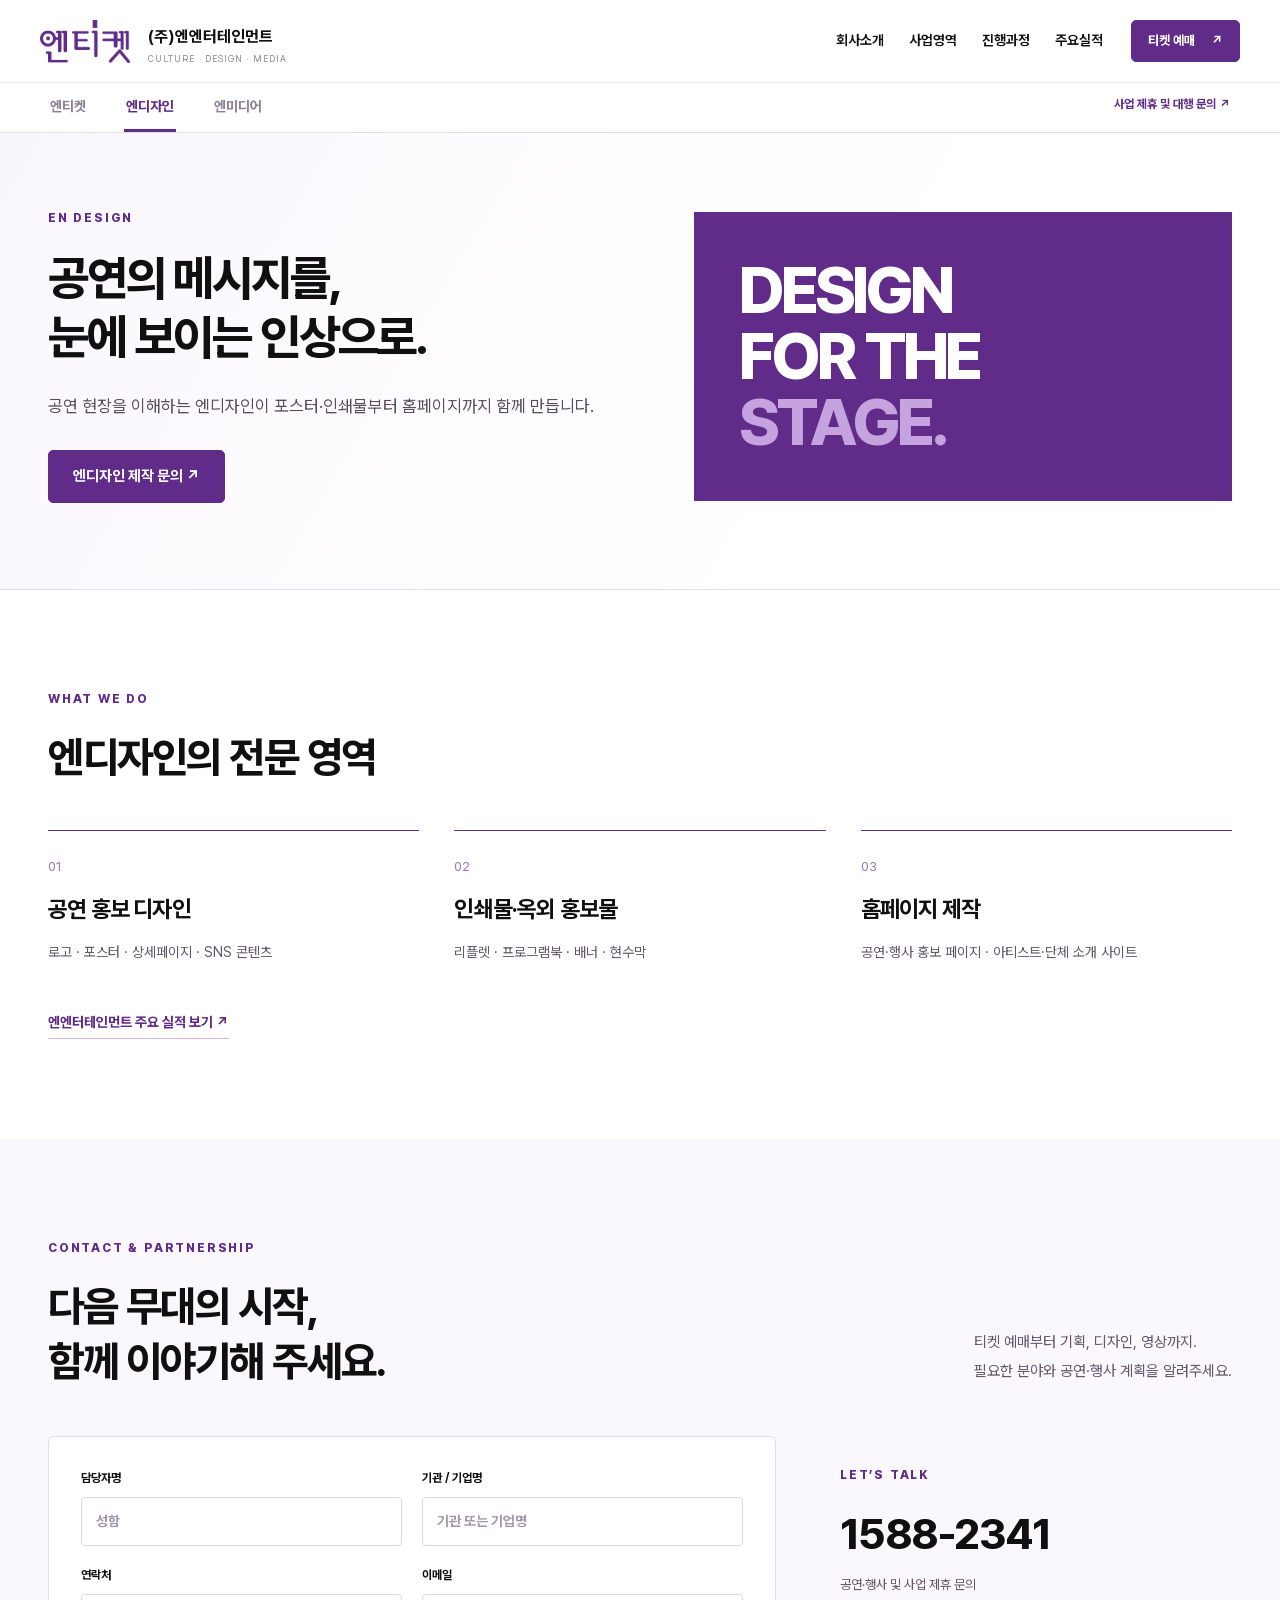
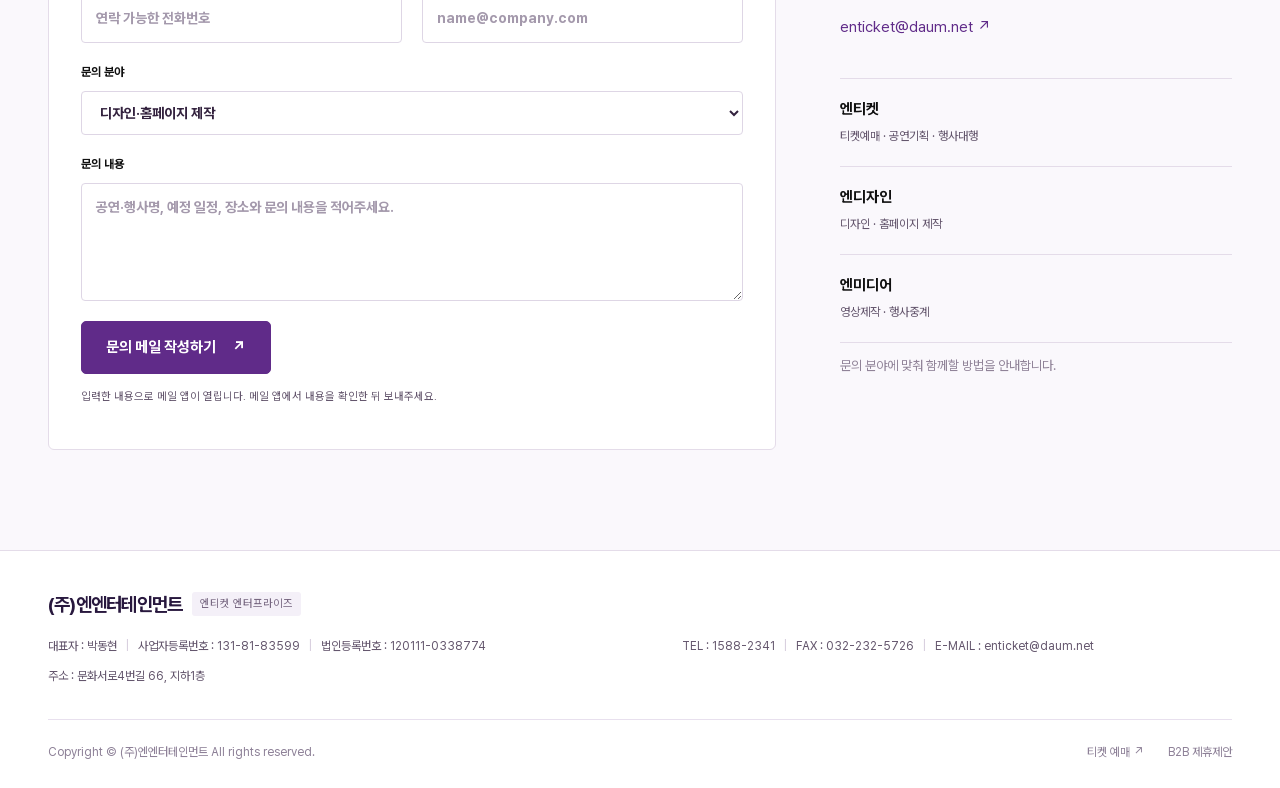
==== commit 76db99be: "카운트 속도 및 공연장 명칭과 푸터 주소 수정" ====
--- a/design.html
+++ b/design.html
@@ -1 +1 @@
-<!doctype html><html lang="ko"><head><meta charset="utf-8"><meta name="viewport" content="width=device-width,initial-scale=1"><meta name="robots" content="noindex,nofollow"><meta name="theme-color" content="#1e1b4b"><meta name="description" content="엔엔터테인먼트: 티켓예매, 공연기획, 행사대행, 디자인과 영상제작까지 한 팀이 지원합니다."><title>엔디자인 | 엔엔터테인먼트</title><link rel="stylesheet" href="assets/css/hybrid.css?v=footer-20260922"></head><body><a class="skip" href="#main">본문으로 바로가기</a><header class="site-header"><div class="header-inner"><a class="identity" href="index.html" aria-label="(주)엔엔터테인먼트 홈"><img class="identity-logo" src="assets/images/logo.png" alt="엔티켓"><span><strong>(주)엔엔터테인먼트</strong><small>CULTURE · DESIGN · MEDIA</small></span></a><nav class="desktop-nav" aria-label="주요 메뉴"><a href="index.html#about">회사소개</a><a href="index.html#services">사업영역</a><a href="index.html#workflow">진행과정</a><a href="index.html#portfolio">주요실적</a></nav><a class="button small" href="https://www.enticket.com:469/" target="_blank" rel="noopener">티켓 예매 <span aria-hidden="true">↗</span></a><button class="menu-toggle" aria-expanded="false" aria-controls="mobile-menu" aria-label="메뉴 열기">☰</button></div><nav id="mobile-menu" class="mobile-nav" aria-label="모바일 메뉴" hidden><a href="index.html#about">회사소개</a><a href="index.html#services">사업영역</a><a href="index.html#portfolio">주요실적</a><a href="index.html#contact">문의하기</a></nav><div class="brand-bar"><nav class="container" aria-label="브랜드 소개"><a href="index.html" >엔티켓</a><a href="design.html" aria-current="page">엔디자인</a><a href="media.html" >엔미디어</a><a class="brand-contact" href="#contact">사업 제휴 및 대행 문의 <span aria-hidden="true">↗</span></a></nav></div></header><main id="main"><section class="hero sub-hero"><div class="container hero-grid"><div><p class="eyebrow">EN DESIGN</p><h1>공연의 메시지를,<br>눈에 보이는 인상으로.</h1><p class="hero-desc">공연 현장을 이해하는 엔디자인이 포스터·인쇄물부터 홈페이지까지 함께 만듭니다.</p><a class="button" href="#contact">엔디자인 제작 문의 ↗</a></div><div class="brand-word-art">DESIGN<br>FOR THE<br><em>STAGE.</em></div></div></section><section class="section"><div class="container"><p class="eyebrow">WHAT WE DO</p><h2>엔디자인의 전문 영역</h2><div class="sub-services"><article><span>01</span><h3>공연 홍보 디자인</h3><p>로고 · 포스터 · 상세페이지 · SNS 콘텐츠</p></article><article><span>02</span><h3>인쇄물·옥외 홍보물</h3><p>리플렛 · 프로그램북 · 배너 · 현수막</p></article><article><span>03</span><h3>홈페이지 제작</h3><p>공연·행사 홍보 페이지 · 아티스트·단체 소개 사이트</p></article></div><a class="text-link" href="index.html#portfolio">엔엔터테인먼트 주요 실적 보기 ↗</a></div></section><section class="section contact" id="contact"><div class="container"><div class="section-title"><div><p class="eyebrow">CONTACT & PARTNERSHIP</p><h2>다음 무대의 시작,<br>함께 이야기해 주세요.</h2></div><p>티켓 예매부터 기획, 디자인, 영상까지.<br>필요한 분야와 공연·행사 계획을 알려주세요.</p></div><div class="contact-grid"><form id="contact-form"><div class="form-row"><label>담당자명<input name="person" autocomplete="name" required placeholder="성함"></label><label>기관 / 기업명<input name="company" autocomplete="organization" required placeholder="기관 또는 기업명"></label></div><div class="form-row"><label>연락처<input name="phone" type="tel" autocomplete="tel" required placeholder="연락 가능한 전화번호"></label><label>이메일<input name="email" type="email" autocomplete="email" required placeholder="name@company.com"></label></div><label>문의 분야<select name="service"><option>티켓 예매·발권 대행</option><option>공연기획·행사대행</option><option>디자인·홈페이지 제작</option><option>영상제작·행사중계</option></select></label><label>문의 내용<textarea name="message" rows="4" required placeholder="공연·행사명, 예정 일정, 장소와 문의 내용을 적어주세요."></textarea></label><button class="button" type="submit">문의 메일 작성하기 <span aria-hidden="true">↗</span></button><p class="form-help">입력한 내용으로 메일 앱이 열립니다. 메일 앱에서 내용을 확인한 뒤 보내주세요.</p><p id="contact-status" role="status"></p></form><aside class="contact-aside"><p class="eyebrow">LET’S TALK</p><a class="phone" href="tel:1588-2341">1588-2341</a><p>공연·행사 및 사업 제휴 문의</p><a class="mail" href="mailto:enticket@daum.net">enticket@daum.net ↗</a><div class="contact-brands"><div><strong>엔티켓</strong><span>티켓예매 · 공연기획 · 행사대행</span></div><div><strong>엔디자인</strong><span>디자인 · 홈페이지 제작</span></div><div><strong>엔미디어</strong><span>영상제작 · 행사중계</span></div></div><p class="contact-note">문의 분야에 맞춰 함께할 방법을 안내합니다.</p></aside></div></div></section></main><footer class="footer company-footer"><div class="container"><div class="company-footer-heading"><strong>(주)엔엔터테인먼트</strong><span>엔티켓 엔터프라이즈</span></div><div class="company-footer-details"><p>대표자 : 박동현 <i>|</i> 사업자등록번호 : 131-81-83599 <i>|</i> 법인등록번호 : 120111-0338774</p><p><a href="tel:1588-2341">TEL : 1588-2341</a> <i>|</i> FAX : 032-232-5726 <i>|</i> <a href="mailto:enticket@daum.net">E-MAIL : enticket@daum.net</a></p><p>본사 : 인천광역시 부평구 주부토로 275 (갈산동)</p><p>남동구사무소 : 인천광역시 남동구 문서서로23번길 8</p><p class="company-footer-ticket">티켓예매처 : 인천광역시 남동구 예술로 149 (구월동) 인천문화예술회관 내</p></div><div class="company-footer-bottom"><span>Copyright © (주)엔엔터테인먼트 All rights reserved.</span><nav aria-label="푸터 메뉴"><a href="https://www.enticket.com:469/" target="_blank" rel="noopener">티켓 예매 ↗</a><a href="#contact">B2B 제휴제안</a></nav></div></div></footer><script src="assets/js/hybrid.js?v=header-scroll-1"></script></body></html>+<!doctype html><html lang="ko"><head><meta charset="utf-8"><meta name="viewport" content="width=device-width,initial-scale=1"><meta name="robots" content="noindex,nofollow"><meta name="theme-color" content="#1e1b4b"><meta name="description" content="엔엔터테인먼트: 티켓예매, 공연기획, 행사대행, 디자인과 영상제작까지 한 팀이 지원합니다."><title>엔디자인 | 엔엔터테인먼트</title><link rel="stylesheet" href="assets/css/hybrid.css?v=footer-20260922"></head><body><a class="skip" href="#main">본문으로 바로가기</a><header class="site-header"><div class="header-inner"><a class="identity" href="index.html" aria-label="(주)엔엔터테인먼트 홈"><img class="identity-logo" src="assets/images/logo.png" alt="엔티켓"><span><strong>(주)엔엔터테인먼트</strong><small>CULTURE · DESIGN · MEDIA</small></span></a><nav class="desktop-nav" aria-label="주요 메뉴"><a href="index.html#about">회사소개</a><a href="index.html#services">사업영역</a><a href="index.html#workflow">진행과정</a><a href="index.html#portfolio">주요실적</a></nav><a class="button small" href="https://www.enticket.com:469/" target="_blank" rel="noopener">티켓 예매 <span aria-hidden="true">↗</span></a><button class="menu-toggle" aria-expanded="false" aria-controls="mobile-menu" aria-label="메뉴 열기">☰</button></div><nav id="mobile-menu" class="mobile-nav" aria-label="모바일 메뉴" hidden><a href="index.html#about">회사소개</a><a href="index.html#services">사업영역</a><a href="index.html#portfolio">주요실적</a><a href="index.html#contact">문의하기</a></nav><div class="brand-bar"><nav class="container" aria-label="브랜드 소개"><a href="index.html" >엔티켓</a><a href="design.html" aria-current="page">엔디자인</a><a href="media.html" >엔미디어</a><a class="brand-contact" href="#contact">사업 제휴 및 대행 문의 <span aria-hidden="true">↗</span></a></nav></div></header><main id="main"><section class="hero sub-hero"><div class="container hero-grid"><div><p class="eyebrow">EN DESIGN</p><h1>공연의 메시지를,<br>눈에 보이는 인상으로.</h1><p class="hero-desc">공연 현장을 이해하는 엔디자인이 포스터·인쇄물부터 홈페이지까지 함께 만듭니다.</p><a class="button" href="#contact">엔디자인 제작 문의 ↗</a></div><div class="brand-word-art">DESIGN<br>FOR THE<br><em>STAGE.</em></div></div></section><section class="section"><div class="container"><p class="eyebrow">WHAT WE DO</p><h2>엔디자인의 전문 영역</h2><div class="sub-services"><article><span>01</span><h3>공연 홍보 디자인</h3><p>로고 · 포스터 · 상세페이지 · SNS 콘텐츠</p></article><article><span>02</span><h3>인쇄물·옥외 홍보물</h3><p>리플렛 · 프로그램북 · 배너 · 현수막</p></article><article><span>03</span><h3>홈페이지 제작</h3><p>공연·행사 홍보 페이지 · 아티스트·단체 소개 사이트</p></article></div><a class="text-link" href="index.html#portfolio">엔엔터테인먼트 주요 실적 보기 ↗</a></div></section><section class="section contact" id="contact"><div class="container"><div class="section-title"><div><p class="eyebrow">CONTACT & PARTNERSHIP</p><h2>다음 무대의 시작,<br>함께 이야기해 주세요.</h2></div><p>티켓 예매부터 기획, 디자인, 영상까지.<br>필요한 분야와 공연·행사 계획을 알려주세요.</p></div><div class="contact-grid"><form id="contact-form"><div class="form-row"><label>담당자명<input name="person" autocomplete="name" required placeholder="성함"></label><label>기관 / 기업명<input name="company" autocomplete="organization" required placeholder="기관 또는 기업명"></label></div><div class="form-row"><label>연락처<input name="phone" type="tel" autocomplete="tel" required placeholder="연락 가능한 전화번호"></label><label>이메일<input name="email" type="email" autocomplete="email" required placeholder="name@company.com"></label></div><label>문의 분야<select name="service"><option>티켓 예매·발권 대행</option><option>공연기획·행사대행</option><option>디자인·홈페이지 제작</option><option>영상제작·행사중계</option></select></label><label>문의 내용<textarea name="message" rows="4" required placeholder="공연·행사명, 예정 일정, 장소와 문의 내용을 적어주세요."></textarea></label><button class="button" type="submit">문의 메일 작성하기 <span aria-hidden="true">↗</span></button><p class="form-help">입력한 내용으로 메일 앱이 열립니다. 메일 앱에서 내용을 확인한 뒤 보내주세요.</p><p id="contact-status" role="status"></p></form><aside class="contact-aside"><p class="eyebrow">LET’S TALK</p><a class="phone" href="tel:1588-2341">1588-2341</a><p>공연·행사 및 사업 제휴 문의</p><a class="mail" href="mailto:enticket@daum.net">enticket@daum.net ↗</a><div class="contact-brands"><div><strong>엔티켓</strong><span>티켓예매 · 공연기획 · 행사대행</span></div><div><strong>엔디자인</strong><span>디자인 · 홈페이지 제작</span></div><div><strong>엔미디어</strong><span>영상제작 · 행사중계</span></div></div><p class="contact-note">문의 분야에 맞춰 함께할 방법을 안내합니다.</p></aside></div></div></section></main><footer class="footer company-footer"><div class="container"><div class="company-footer-heading"><strong>(주)엔엔터테인먼트</strong><span>엔티켓 엔터프라이즈</span></div><div class="company-footer-details"><p>대표자 : 박동현 <i>|</i> 사업자등록번호 : 131-81-83599 <i>|</i> 법인등록번호 : 120111-0338774</p><p><a href="tel:1588-2341">TEL : 1588-2341</a> <i>|</i> FAX : 032-232-5726 <i>|</i> <a href="mailto:enticket@daum.net">E-MAIL : enticket@daum.net</a></p><p class="company-footer-ticket">주소 : 문화서로4번길 66, 지하1층</p></div><div class="company-footer-bottom"><span>Copyright © (주)엔엔터테인먼트 All rights reserved.</span><nav aria-label="푸터 메뉴"><a href="https://www.enticket.com:469/" target="_blank" rel="noopener">티켓 예매 ↗</a><a href="#contact">B2B 제휴제안</a></nav></div></div></footer><script src="assets/js/hybrid.js?v=header-scroll-1"></script></body></html>
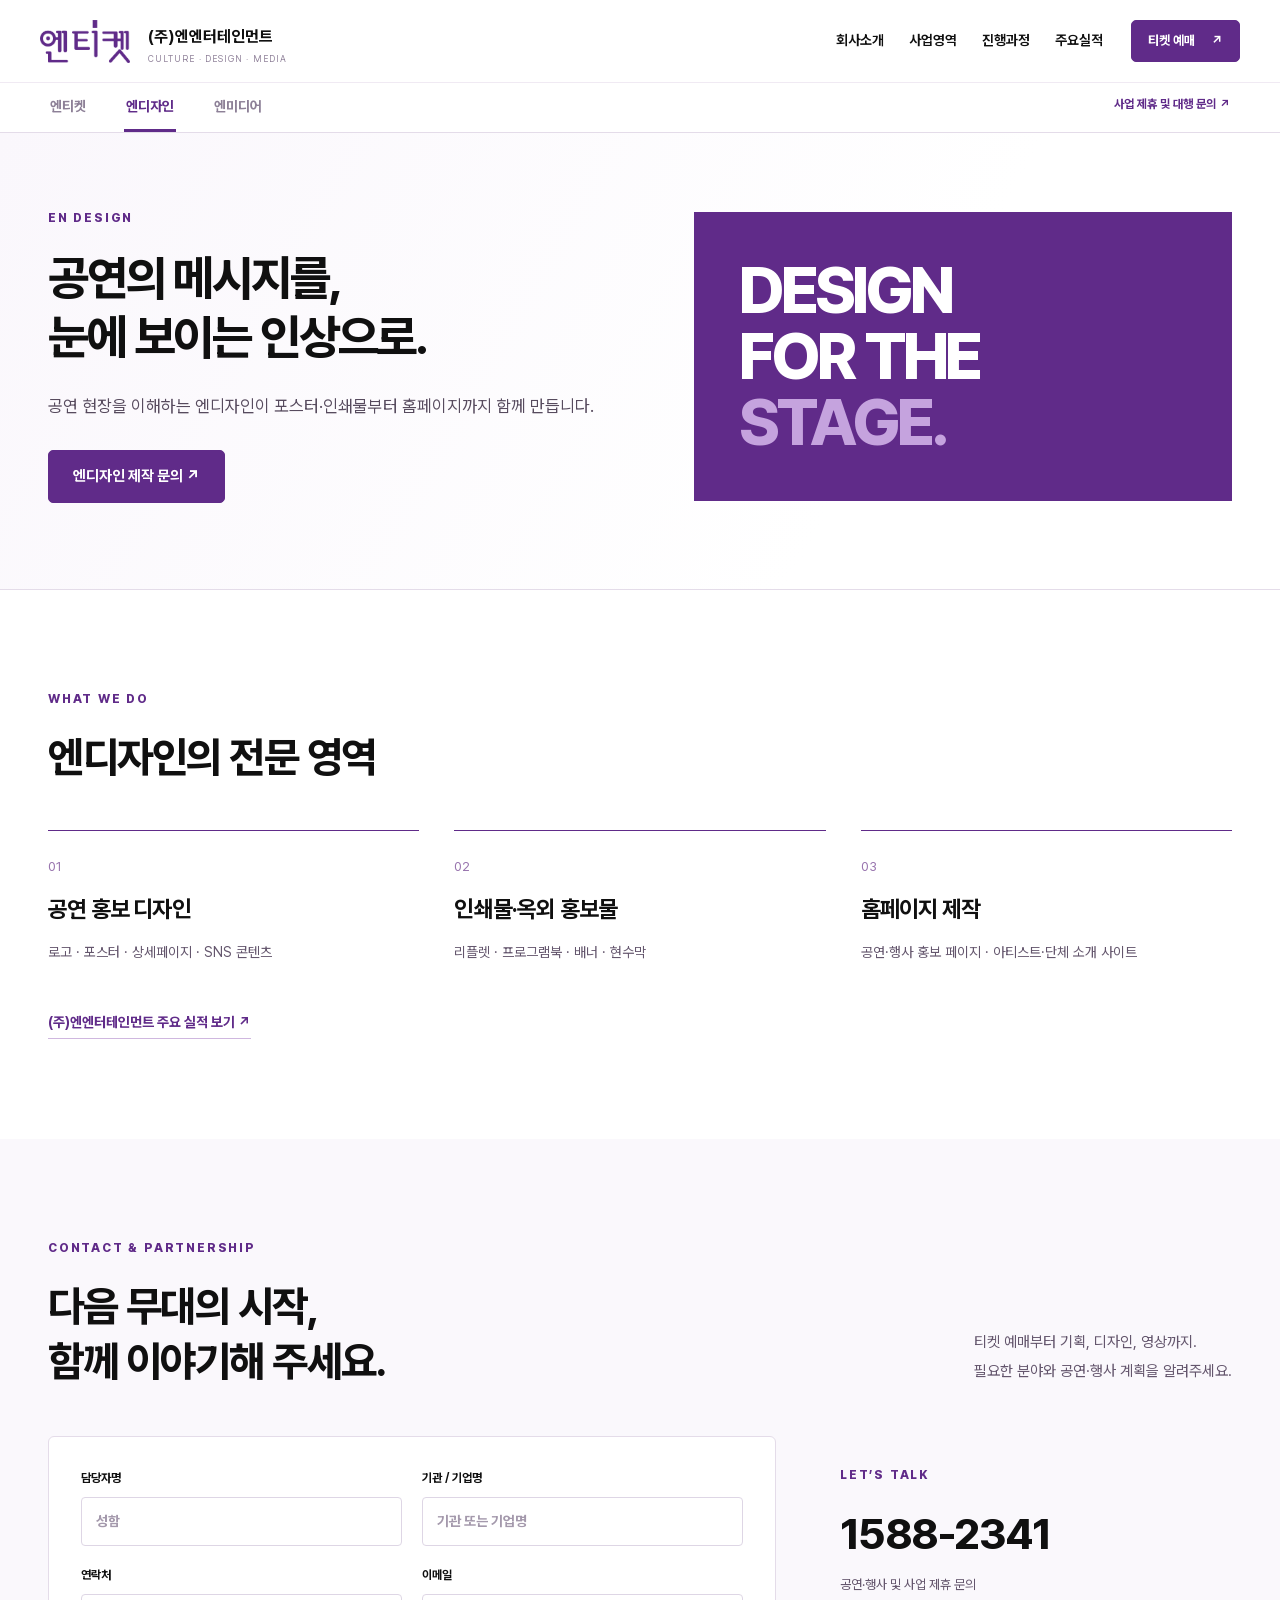
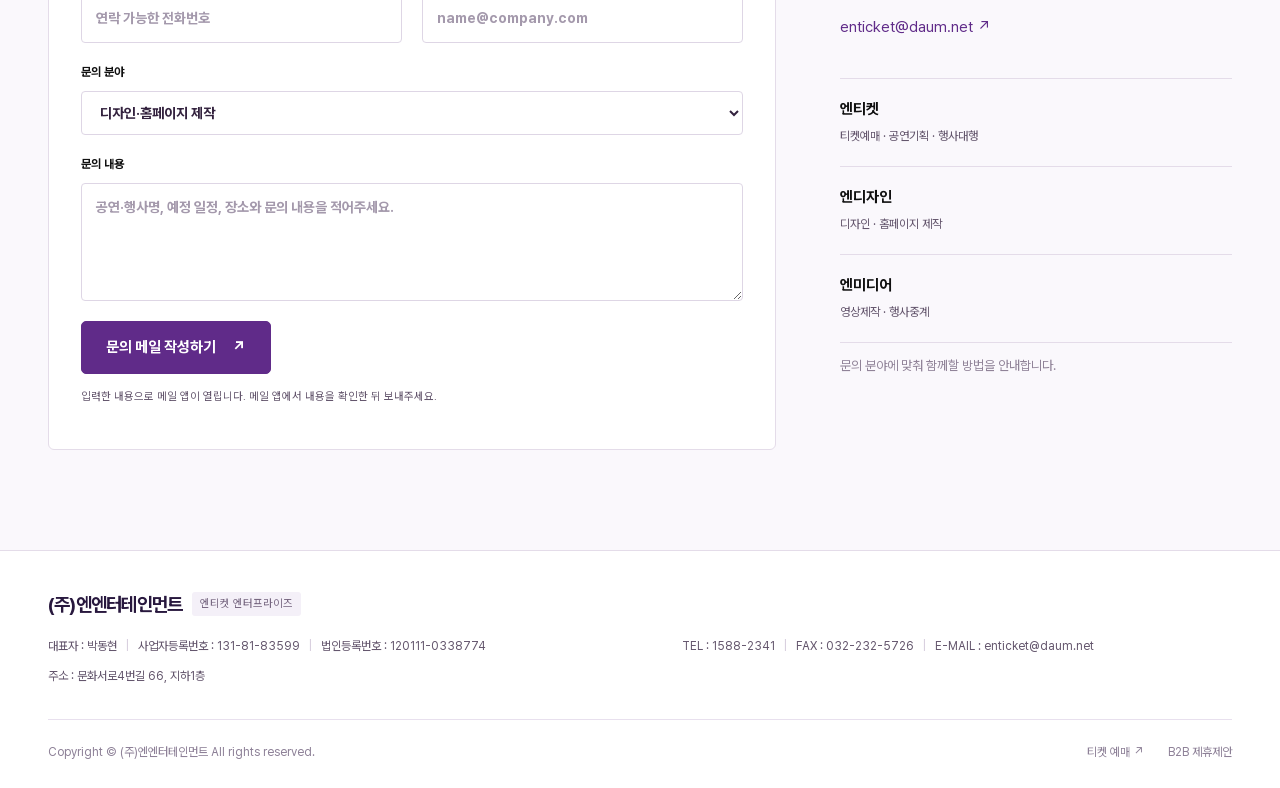
==== commit c9c45655: "회사명 표기를 (주)엔엔터테인먼트로 통일" ====
--- a/design.html
+++ b/design.html
@@ -1 +1 @@
-<!doctype html><html lang="ko"><head><meta charset="utf-8"><meta name="viewport" content="width=device-width,initial-scale=1"><meta name="robots" content="noindex,nofollow"><meta name="theme-color" content="#1e1b4b"><meta name="description" content="엔엔터테인먼트: 티켓예매, 공연기획, 행사대행, 디자인과 영상제작까지 한 팀이 지원합니다."><title>엔디자인 | 엔엔터테인먼트</title><link rel="stylesheet" href="assets/css/hybrid.css?v=footer-20260922"></head><body><a class="skip" href="#main">본문으로 바로가기</a><header class="site-header"><div class="header-inner"><a class="identity" href="index.html" aria-label="(주)엔엔터테인먼트 홈"><img class="identity-logo" src="assets/images/logo.png" alt="엔티켓"><span><strong>(주)엔엔터테인먼트</strong><small>CULTURE · DESIGN · MEDIA</small></span></a><nav class="desktop-nav" aria-label="주요 메뉴"><a href="index.html#about">회사소개</a><a href="index.html#services">사업영역</a><a href="index.html#workflow">진행과정</a><a href="index.html#portfolio">주요실적</a></nav><a class="button small" href="https://www.enticket.com:469/" target="_blank" rel="noopener">티켓 예매 <span aria-hidden="true">↗</span></a><button class="menu-toggle" aria-expanded="false" aria-controls="mobile-menu" aria-label="메뉴 열기">☰</button></div><nav id="mobile-menu" class="mobile-nav" aria-label="모바일 메뉴" hidden><a href="index.html#about">회사소개</a><a href="index.html#services">사업영역</a><a href="index.html#portfolio">주요실적</a><a href="index.html#contact">문의하기</a></nav><div class="brand-bar"><nav class="container" aria-label="브랜드 소개"><a href="index.html" >엔티켓</a><a href="design.html" aria-current="page">엔디자인</a><a href="media.html" >엔미디어</a><a class="brand-contact" href="#contact">사업 제휴 및 대행 문의 <span aria-hidden="true">↗</span></a></nav></div></header><main id="main"><section class="hero sub-hero"><div class="container hero-grid"><div><p class="eyebrow">EN DESIGN</p><h1>공연의 메시지를,<br>눈에 보이는 인상으로.</h1><p class="hero-desc">공연 현장을 이해하는 엔디자인이 포스터·인쇄물부터 홈페이지까지 함께 만듭니다.</p><a class="button" href="#contact">엔디자인 제작 문의 ↗</a></div><div class="brand-word-art">DESIGN<br>FOR THE<br><em>STAGE.</em></div></div></section><section class="section"><div class="container"><p class="eyebrow">WHAT WE DO</p><h2>엔디자인의 전문 영역</h2><div class="sub-services"><article><span>01</span><h3>공연 홍보 디자인</h3><p>로고 · 포스터 · 상세페이지 · SNS 콘텐츠</p></article><article><span>02</span><h3>인쇄물·옥외 홍보물</h3><p>리플렛 · 프로그램북 · 배너 · 현수막</p></article><article><span>03</span><h3>홈페이지 제작</h3><p>공연·행사 홍보 페이지 · 아티스트·단체 소개 사이트</p></article></div><a class="text-link" href="index.html#portfolio">엔엔터테인먼트 주요 실적 보기 ↗</a></div></section><section class="section contact" id="contact"><div class="container"><div class="section-title"><div><p class="eyebrow">CONTACT & PARTNERSHIP</p><h2>다음 무대의 시작,<br>함께 이야기해 주세요.</h2></div><p>티켓 예매부터 기획, 디자인, 영상까지.<br>필요한 분야와 공연·행사 계획을 알려주세요.</p></div><div class="contact-grid"><form id="contact-form"><div class="form-row"><label>담당자명<input name="person" autocomplete="name" required placeholder="성함"></label><label>기관 / 기업명<input name="company" autocomplete="organization" required placeholder="기관 또는 기업명"></label></div><div class="form-row"><label>연락처<input name="phone" type="tel" autocomplete="tel" required placeholder="연락 가능한 전화번호"></label><label>이메일<input name="email" type="email" autocomplete="email" required placeholder="name@company.com"></label></div><label>문의 분야<select name="service"><option>티켓 예매·발권 대행</option><option>공연기획·행사대행</option><option>디자인·홈페이지 제작</option><option>영상제작·행사중계</option></select></label><label>문의 내용<textarea name="message" rows="4" required placeholder="공연·행사명, 예정 일정, 장소와 문의 내용을 적어주세요."></textarea></label><button class="button" type="submit">문의 메일 작성하기 <span aria-hidden="true">↗</span></button><p class="form-help">입력한 내용으로 메일 앱이 열립니다. 메일 앱에서 내용을 확인한 뒤 보내주세요.</p><p id="contact-status" role="status"></p></form><aside class="contact-aside"><p class="eyebrow">LET’S TALK</p><a class="phone" href="tel:1588-2341">1588-2341</a><p>공연·행사 및 사업 제휴 문의</p><a class="mail" href="mailto:enticket@daum.net">enticket@daum.net ↗</a><div class="contact-brands"><div><strong>엔티켓</strong><span>티켓예매 · 공연기획 · 행사대행</span></div><div><strong>엔디자인</strong><span>디자인 · 홈페이지 제작</span></div><div><strong>엔미디어</strong><span>영상제작 · 행사중계</span></div></div><p class="contact-note">문의 분야에 맞춰 함께할 방법을 안내합니다.</p></aside></div></div></section></main><footer class="footer company-footer"><div class="container"><div class="company-footer-heading"><strong>(주)엔엔터테인먼트</strong><span>엔티켓 엔터프라이즈</span></div><div class="company-footer-details"><p>대표자 : 박동현 <i>|</i> 사업자등록번호 : 131-81-83599 <i>|</i> 법인등록번호 : 120111-0338774</p><p><a href="tel:1588-2341">TEL : 1588-2341</a> <i>|</i> FAX : 032-232-5726 <i>|</i> <a href="mailto:enticket@daum.net">E-MAIL : enticket@daum.net</a></p><p class="company-footer-ticket">주소 : 문화서로4번길 66, 지하1층</p></div><div class="company-footer-bottom"><span>Copyright © (주)엔엔터테인먼트 All rights reserved.</span><nav aria-label="푸터 메뉴"><a href="https://www.enticket.com:469/" target="_blank" rel="noopener">티켓 예매 ↗</a><a href="#contact">B2B 제휴제안</a></nav></div></div></footer><script src="assets/js/hybrid.js?v=header-scroll-1"></script></body></html>+<!doctype html><html lang="ko"><head><meta charset="utf-8"><meta name="viewport" content="width=device-width,initial-scale=1"><meta name="robots" content="noindex,nofollow"><meta name="theme-color" content="#1e1b4b"><meta name="description" content="(주)엔엔터테인먼트: 티켓예매, 공연기획, 행사대행, 디자인과 영상제작까지 한 팀이 지원합니다."><title>엔디자인 | (주)엔엔터테인먼트</title><link rel="stylesheet" href="assets/css/hybrid.css?v=footer-20260922"></head><body><a class="skip" href="#main">본문으로 바로가기</a><header class="site-header"><div class="header-inner"><a class="identity" href="index.html" aria-label="(주)엔엔터테인먼트 홈"><img class="identity-logo" src="assets/images/logo.png" alt="엔티켓"><span><strong>(주)엔엔터테인먼트</strong><small>CULTURE · DESIGN · MEDIA</small></span></a><nav class="desktop-nav" aria-label="주요 메뉴"><a href="index.html#about">회사소개</a><a href="index.html#services">사업영역</a><a href="index.html#workflow">진행과정</a><a href="index.html#portfolio">주요실적</a></nav><a class="button small" href="https://www.enticket.com:469/" target="_blank" rel="noopener">티켓 예매 <span aria-hidden="true">↗</span></a><button class="menu-toggle" aria-expanded="false" aria-controls="mobile-menu" aria-label="메뉴 열기">☰</button></div><nav id="mobile-menu" class="mobile-nav" aria-label="모바일 메뉴" hidden><a href="index.html#about">회사소개</a><a href="index.html#services">사업영역</a><a href="index.html#portfolio">주요실적</a><a href="index.html#contact">문의하기</a></nav><div class="brand-bar"><nav class="container" aria-label="브랜드 소개"><a href="index.html" >엔티켓</a><a href="design.html" aria-current="page">엔디자인</a><a href="media.html" >엔미디어</a><a class="brand-contact" href="#contact">사업 제휴 및 대행 문의 <span aria-hidden="true">↗</span></a></nav></div></header><main id="main"><section class="hero sub-hero"><div class="container hero-grid"><div><p class="eyebrow">EN DESIGN</p><h1>공연의 메시지를,<br>눈에 보이는 인상으로.</h1><p class="hero-desc">공연 현장을 이해하는 엔디자인이 포스터·인쇄물부터 홈페이지까지 함께 만듭니다.</p><a class="button" href="#contact">엔디자인 제작 문의 ↗</a></div><div class="brand-word-art">DESIGN<br>FOR THE<br><em>STAGE.</em></div></div></section><section class="section"><div class="container"><p class="eyebrow">WHAT WE DO</p><h2>엔디자인의 전문 영역</h2><div class="sub-services"><article><span>01</span><h3>공연 홍보 디자인</h3><p>로고 · 포스터 · 상세페이지 · SNS 콘텐츠</p></article><article><span>02</span><h3>인쇄물·옥외 홍보물</h3><p>리플렛 · 프로그램북 · 배너 · 현수막</p></article><article><span>03</span><h3>홈페이지 제작</h3><p>공연·행사 홍보 페이지 · 아티스트·단체 소개 사이트</p></article></div><a class="text-link" href="index.html#portfolio">(주)엔엔터테인먼트 주요 실적 보기 ↗</a></div></section><section class="section contact" id="contact"><div class="container"><div class="section-title"><div><p class="eyebrow">CONTACT & PARTNERSHIP</p><h2>다음 무대의 시작,<br>함께 이야기해 주세요.</h2></div><p>티켓 예매부터 기획, 디자인, 영상까지.<br>필요한 분야와 공연·행사 계획을 알려주세요.</p></div><div class="contact-grid"><form id="contact-form"><div class="form-row"><label>담당자명<input name="person" autocomplete="name" required placeholder="성함"></label><label>기관 / 기업명<input name="company" autocomplete="organization" required placeholder="기관 또는 기업명"></label></div><div class="form-row"><label>연락처<input name="phone" type="tel" autocomplete="tel" required placeholder="연락 가능한 전화번호"></label><label>이메일<input name="email" type="email" autocomplete="email" required placeholder="name@company.com"></label></div><label>문의 분야<select name="service"><option>티켓 예매·발권 대행</option><option>공연기획·행사대행</option><option>디자인·홈페이지 제작</option><option>영상제작·행사중계</option></select></label><label>문의 내용<textarea name="message" rows="4" required placeholder="공연·행사명, 예정 일정, 장소와 문의 내용을 적어주세요."></textarea></label><button class="button" type="submit">문의 메일 작성하기 <span aria-hidden="true">↗</span></button><p class="form-help">입력한 내용으로 메일 앱이 열립니다. 메일 앱에서 내용을 확인한 뒤 보내주세요.</p><p id="contact-status" role="status"></p></form><aside class="contact-aside"><p class="eyebrow">LET’S TALK</p><a class="phone" href="tel:1588-2341">1588-2341</a><p>공연·행사 및 사업 제휴 문의</p><a class="mail" href="mailto:enticket@daum.net">enticket@daum.net ↗</a><div class="contact-brands"><div><strong>엔티켓</strong><span>티켓예매 · 공연기획 · 행사대행</span></div><div><strong>엔디자인</strong><span>디자인 · 홈페이지 제작</span></div><div><strong>엔미디어</strong><span>영상제작 · 행사중계</span></div></div><p class="contact-note">문의 분야에 맞춰 함께할 방법을 안내합니다.</p></aside></div></div></section></main><footer class="footer company-footer"><div class="container"><div class="company-footer-heading"><strong>(주)엔엔터테인먼트</strong><span>엔티켓 엔터프라이즈</span></div><div class="company-footer-details"><p>대표자 : 박동현 <i>|</i> 사업자등록번호 : 131-81-83599 <i>|</i> 법인등록번호 : 120111-0338774</p><p><a href="tel:1588-2341">TEL : 1588-2341</a> <i>|</i> FAX : 032-232-5726 <i>|</i> <a href="mailto:enticket@daum.net">E-MAIL : enticket@daum.net</a></p><p class="company-footer-ticket">주소 : 문화서로4번길 66, 지하1층</p></div><div class="company-footer-bottom"><span>Copyright © (주)엔엔터테인먼트 All rights reserved.</span><nav aria-label="푸터 메뉴"><a href="https://www.enticket.com:469/" target="_blank" rel="noopener">티켓 예매 ↗</a><a href="#contact">B2B 제휴제안</a></nav></div></div></footer><script src="assets/js/hybrid.js?v=header-scroll-1"></script></body></html>
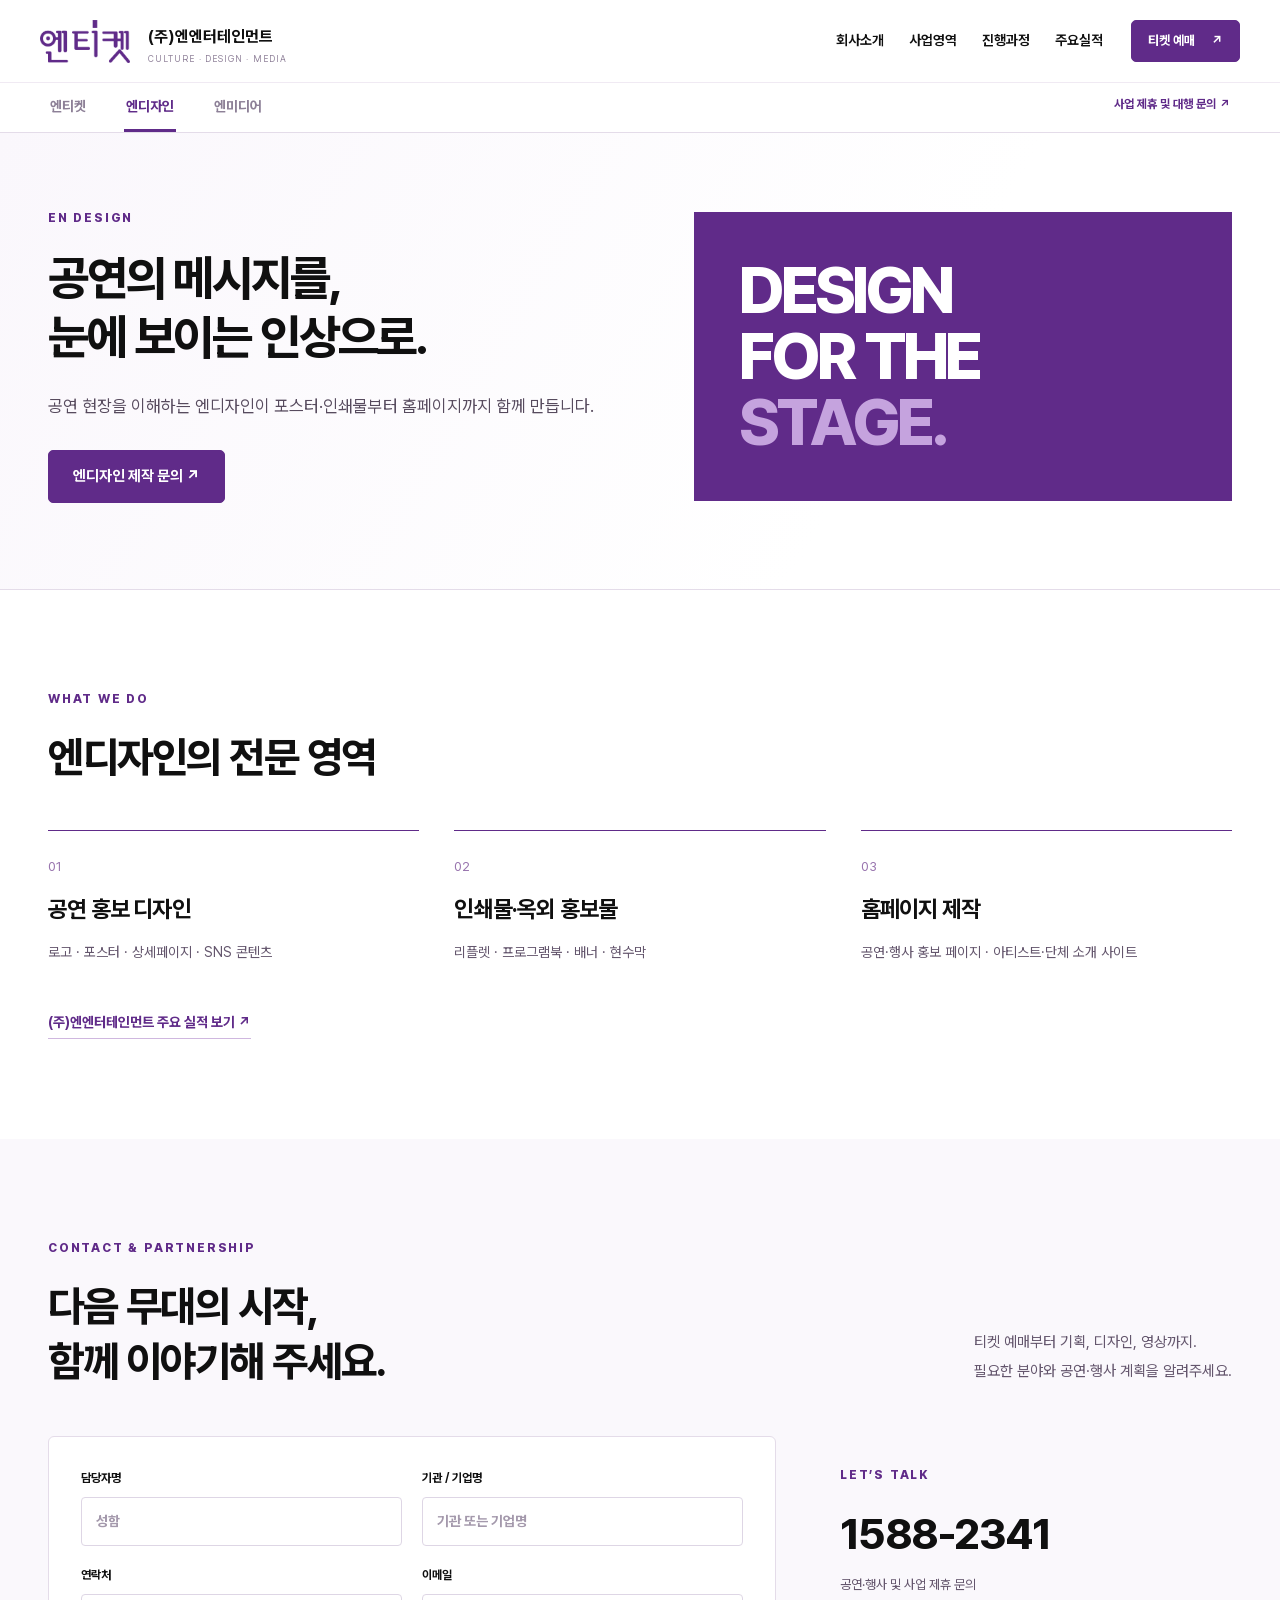
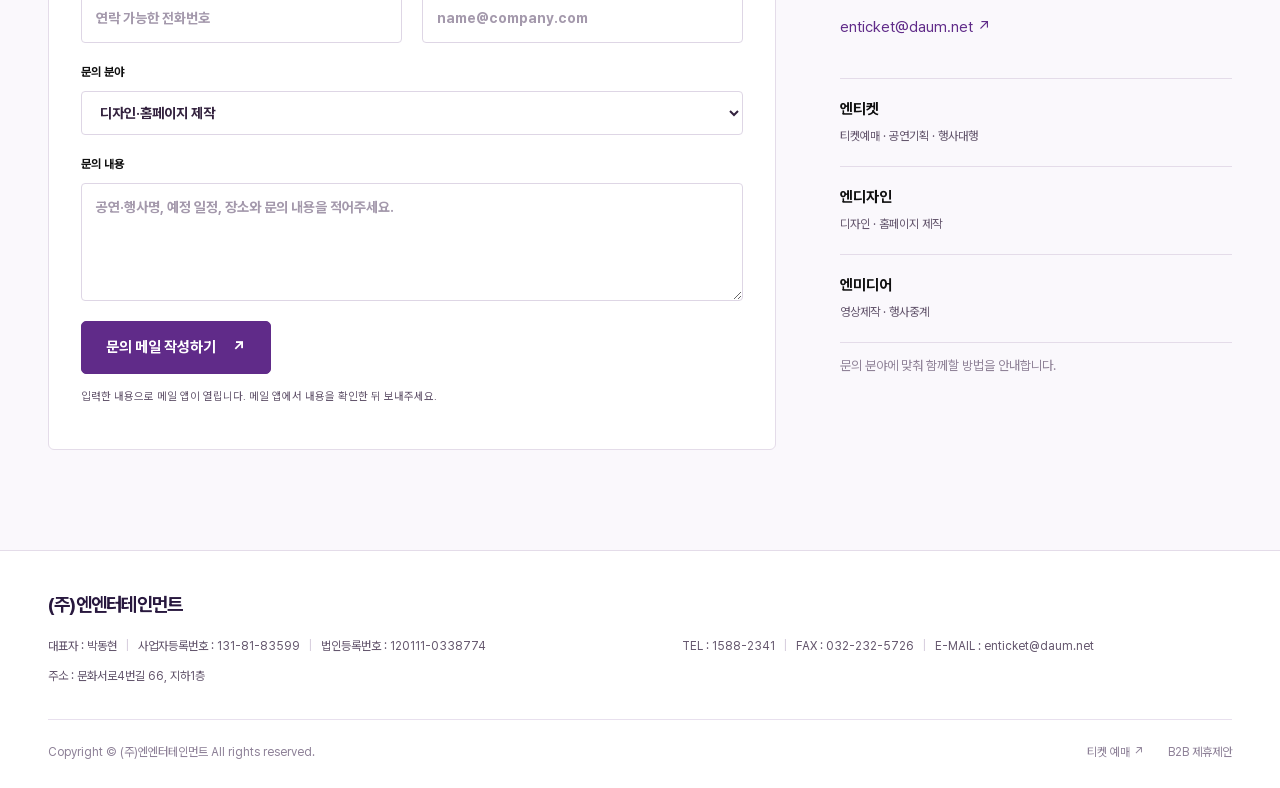
==== commit 0b69b9f3: "모바일 헤더 회사명 표시 및 푸터 엔터프라이즈 문구 제거" ====
--- a/design.html
+++ b/design.html
@@ -1 +1 @@
-<!doctype html><html lang="ko"><head><meta charset="utf-8"><meta name="viewport" content="width=device-width,initial-scale=1"><meta name="robots" content="noindex,nofollow"><meta name="theme-color" content="#1e1b4b"><meta name="description" content="(주)엔엔터테인먼트: 티켓예매, 공연기획, 행사대행, 디자인과 영상제작까지 한 팀이 지원합니다."><title>엔디자인 | (주)엔엔터테인먼트</title><link rel="stylesheet" href="assets/css/hybrid.css?v=footer-20260922"></head><body><a class="skip" href="#main">본문으로 바로가기</a><header class="site-header"><div class="header-inner"><a class="identity" href="index.html" aria-label="(주)엔엔터테인먼트 홈"><img class="identity-logo" src="assets/images/logo.png" alt="엔티켓"><span><strong>(주)엔엔터테인먼트</strong><small>CULTURE · DESIGN · MEDIA</small></span></a><nav class="desktop-nav" aria-label="주요 메뉴"><a href="index.html#about">회사소개</a><a href="index.html#services">사업영역</a><a href="index.html#workflow">진행과정</a><a href="index.html#portfolio">주요실적</a></nav><a class="button small" href="https://www.enticket.com:469/" target="_blank" rel="noopener">티켓 예매 <span aria-hidden="true">↗</span></a><button class="menu-toggle" aria-expanded="false" aria-controls="mobile-menu" aria-label="메뉴 열기">☰</button></div><nav id="mobile-menu" class="mobile-nav" aria-label="모바일 메뉴" hidden><a href="index.html#about">회사소개</a><a href="index.html#services">사업영역</a><a href="index.html#portfolio">주요실적</a><a href="index.html#contact">문의하기</a></nav><div class="brand-bar"><nav class="container" aria-label="브랜드 소개"><a href="index.html" >엔티켓</a><a href="design.html" aria-current="page">엔디자인</a><a href="media.html" >엔미디어</a><a class="brand-contact" href="#contact">사업 제휴 및 대행 문의 <span aria-hidden="true">↗</span></a></nav></div></header><main id="main"><section class="hero sub-hero"><div class="container hero-grid"><div><p class="eyebrow">EN DESIGN</p><h1>공연의 메시지를,<br>눈에 보이는 인상으로.</h1><p class="hero-desc">공연 현장을 이해하는 엔디자인이 포스터·인쇄물부터 홈페이지까지 함께 만듭니다.</p><a class="button" href="#contact">엔디자인 제작 문의 ↗</a></div><div class="brand-word-art">DESIGN<br>FOR THE<br><em>STAGE.</em></div></div></section><section class="section"><div class="container"><p class="eyebrow">WHAT WE DO</p><h2>엔디자인의 전문 영역</h2><div class="sub-services"><article><span>01</span><h3>공연 홍보 디자인</h3><p>로고 · 포스터 · 상세페이지 · SNS 콘텐츠</p></article><article><span>02</span><h3>인쇄물·옥외 홍보물</h3><p>리플렛 · 프로그램북 · 배너 · 현수막</p></article><article><span>03</span><h3>홈페이지 제작</h3><p>공연·행사 홍보 페이지 · 아티스트·단체 소개 사이트</p></article></div><a class="text-link" href="index.html#portfolio">(주)엔엔터테인먼트 주요 실적 보기 ↗</a></div></section><section class="section contact" id="contact"><div class="container"><div class="section-title"><div><p class="eyebrow">CONTACT & PARTNERSHIP</p><h2>다음 무대의 시작,<br>함께 이야기해 주세요.</h2></div><p>티켓 예매부터 기획, 디자인, 영상까지.<br>필요한 분야와 공연·행사 계획을 알려주세요.</p></div><div class="contact-grid"><form id="contact-form"><div class="form-row"><label>담당자명<input name="person" autocomplete="name" required placeholder="성함"></label><label>기관 / 기업명<input name="company" autocomplete="organization" required placeholder="기관 또는 기업명"></label></div><div class="form-row"><label>연락처<input name="phone" type="tel" autocomplete="tel" required placeholder="연락 가능한 전화번호"></label><label>이메일<input name="email" type="email" autocomplete="email" required placeholder="name@company.com"></label></div><label>문의 분야<select name="service"><option>티켓 예매·발권 대행</option><option>공연기획·행사대행</option><option>디자인·홈페이지 제작</option><option>영상제작·행사중계</option></select></label><label>문의 내용<textarea name="message" rows="4" required placeholder="공연·행사명, 예정 일정, 장소와 문의 내용을 적어주세요."></textarea></label><button class="button" type="submit">문의 메일 작성하기 <span aria-hidden="true">↗</span></button><p class="form-help">입력한 내용으로 메일 앱이 열립니다. 메일 앱에서 내용을 확인한 뒤 보내주세요.</p><p id="contact-status" role="status"></p></form><aside class="contact-aside"><p class="eyebrow">LET’S TALK</p><a class="phone" href="tel:1588-2341">1588-2341</a><p>공연·행사 및 사업 제휴 문의</p><a class="mail" href="mailto:enticket@daum.net">enticket@daum.net ↗</a><div class="contact-brands"><div><strong>엔티켓</strong><span>티켓예매 · 공연기획 · 행사대행</span></div><div><strong>엔디자인</strong><span>디자인 · 홈페이지 제작</span></div><div><strong>엔미디어</strong><span>영상제작 · 행사중계</span></div></div><p class="contact-note">문의 분야에 맞춰 함께할 방법을 안내합니다.</p></aside></div></div></section></main><footer class="footer company-footer"><div class="container"><div class="company-footer-heading"><strong>(주)엔엔터테인먼트</strong><span>엔티켓 엔터프라이즈</span></div><div class="company-footer-details"><p>대표자 : 박동현 <i>|</i> 사업자등록번호 : 131-81-83599 <i>|</i> 법인등록번호 : 120111-0338774</p><p><a href="tel:1588-2341">TEL : 1588-2341</a> <i>|</i> FAX : 032-232-5726 <i>|</i> <a href="mailto:enticket@daum.net">E-MAIL : enticket@daum.net</a></p><p class="company-footer-ticket">주소 : 문화서로4번길 66, 지하1층</p></div><div class="company-footer-bottom"><span>Copyright © (주)엔엔터테인먼트 All rights reserved.</span><nav aria-label="푸터 메뉴"><a href="https://www.enticket.com:469/" target="_blank" rel="noopener">티켓 예매 ↗</a><a href="#contact">B2B 제휴제안</a></nav></div></div></footer><script src="assets/js/hybrid.js?v=header-scroll-1"></script></body></html>+<!doctype html><html lang="ko"><head><meta charset="utf-8"><meta name="viewport" content="width=device-width,initial-scale=1"><meta name="robots" content="noindex,nofollow"><meta name="theme-color" content="#1e1b4b"><meta name="description" content="(주)엔엔터테인먼트: 티켓예매, 공연기획, 행사대행, 디자인과 영상제작까지 한 팀이 지원합니다."><title>엔디자인 | (주)엔엔터테인먼트</title><link rel="stylesheet" href="assets/css/hybrid.css?v=mobile-company-20260922"></head><body><a class="skip" href="#main">본문으로 바로가기</a><header class="site-header"><div class="header-inner"><a class="identity" href="index.html" aria-label="(주)엔엔터테인먼트 홈"><img class="identity-logo" src="assets/images/logo.png" alt="엔티켓"><span><strong>(주)엔엔터테인먼트</strong><small>CULTURE · DESIGN · MEDIA</small></span></a><nav class="desktop-nav" aria-label="주요 메뉴"><a href="index.html#about">회사소개</a><a href="index.html#services">사업영역</a><a href="index.html#workflow">진행과정</a><a href="index.html#portfolio">주요실적</a></nav><a class="button small" href="https://www.enticket.com:469/" target="_blank" rel="noopener">티켓 예매 <span aria-hidden="true">↗</span></a><button class="menu-toggle" aria-expanded="false" aria-controls="mobile-menu" aria-label="메뉴 열기">☰</button></div><nav id="mobile-menu" class="mobile-nav" aria-label="모바일 메뉴" hidden><a href="index.html#about">회사소개</a><a href="index.html#services">사업영역</a><a href="index.html#portfolio">주요실적</a><a href="index.html#contact">문의하기</a></nav><div class="brand-bar"><nav class="container" aria-label="브랜드 소개"><a href="index.html" >엔티켓</a><a href="design.html" aria-current="page">엔디자인</a><a href="media.html" >엔미디어</a><a class="brand-contact" href="#contact">사업 제휴 및 대행 문의 <span aria-hidden="true">↗</span></a></nav></div></header><main id="main"><section class="hero sub-hero"><div class="container hero-grid"><div><p class="eyebrow">EN DESIGN</p><h1>공연의 메시지를,<br>눈에 보이는 인상으로.</h1><p class="hero-desc">공연 현장을 이해하는 엔디자인이 포스터·인쇄물부터 홈페이지까지 함께 만듭니다.</p><a class="button" href="#contact">엔디자인 제작 문의 ↗</a></div><div class="brand-word-art">DESIGN<br>FOR THE<br><em>STAGE.</em></div></div></section><section class="section"><div class="container"><p class="eyebrow">WHAT WE DO</p><h2>엔디자인의 전문 영역</h2><div class="sub-services"><article><span>01</span><h3>공연 홍보 디자인</h3><p>로고 · 포스터 · 상세페이지 · SNS 콘텐츠</p></article><article><span>02</span><h3>인쇄물·옥외 홍보물</h3><p>리플렛 · 프로그램북 · 배너 · 현수막</p></article><article><span>03</span><h3>홈페이지 제작</h3><p>공연·행사 홍보 페이지 · 아티스트·단체 소개 사이트</p></article></div><a class="text-link" href="index.html#portfolio">(주)엔엔터테인먼트 주요 실적 보기 ↗</a></div></section><section class="section contact" id="contact"><div class="container"><div class="section-title"><div><p class="eyebrow">CONTACT & PARTNERSHIP</p><h2>다음 무대의 시작,<br>함께 이야기해 주세요.</h2></div><p>티켓 예매부터 기획, 디자인, 영상까지.<br>필요한 분야와 공연·행사 계획을 알려주세요.</p></div><div class="contact-grid"><form id="contact-form"><div class="form-row"><label>담당자명<input name="person" autocomplete="name" required placeholder="성함"></label><label>기관 / 기업명<input name="company" autocomplete="organization" required placeholder="기관 또는 기업명"></label></div><div class="form-row"><label>연락처<input name="phone" type="tel" autocomplete="tel" required placeholder="연락 가능한 전화번호"></label><label>이메일<input name="email" type="email" autocomplete="email" required placeholder="name@company.com"></label></div><label>문의 분야<select name="service"><option>티켓 예매·발권 대행</option><option>공연기획·행사대행</option><option>디자인·홈페이지 제작</option><option>영상제작·행사중계</option></select></label><label>문의 내용<textarea name="message" rows="4" required placeholder="공연·행사명, 예정 일정, 장소와 문의 내용을 적어주세요."></textarea></label><button class="button" type="submit">문의 메일 작성하기 <span aria-hidden="true">↗</span></button><p class="form-help">입력한 내용으로 메일 앱이 열립니다. 메일 앱에서 내용을 확인한 뒤 보내주세요.</p><p id="contact-status" role="status"></p></form><aside class="contact-aside"><p class="eyebrow">LET’S TALK</p><a class="phone" href="tel:1588-2341">1588-2341</a><p>공연·행사 및 사업 제휴 문의</p><a class="mail" href="mailto:enticket@daum.net">enticket@daum.net ↗</a><div class="contact-brands"><div><strong>엔티켓</strong><span>티켓예매 · 공연기획 · 행사대행</span></div><div><strong>엔디자인</strong><span>디자인 · 홈페이지 제작</span></div><div><strong>엔미디어</strong><span>영상제작 · 행사중계</span></div></div><p class="contact-note">문의 분야에 맞춰 함께할 방법을 안내합니다.</p></aside></div></div></section></main><footer class="footer company-footer"><div class="container"><div class="company-footer-heading"><strong>(주)엔엔터테인먼트</strong></div><div class="company-footer-details"><p>대표자 : 박동현 <i>|</i> 사업자등록번호 : 131-81-83599 <i>|</i> 법인등록번호 : 120111-0338774</p><p><a href="tel:1588-2341">TEL : 1588-2341</a> <i>|</i> FAX : 032-232-5726 <i>|</i> <a href="mailto:enticket@daum.net">E-MAIL : enticket@daum.net</a></p><p class="company-footer-ticket">주소 : 문화서로4번길 66, 지하1층</p></div><div class="company-footer-bottom"><span>Copyright © (주)엔엔터테인먼트 All rights reserved.</span><nav aria-label="푸터 메뉴"><a href="https://www.enticket.com:469/" target="_blank" rel="noopener">티켓 예매 ↗</a><a href="#contact">B2B 제휴제안</a></nav></div></div></footer><script src="assets/js/hybrid.js?v=header-scroll-1"></script></body></html>
--- a/assets/css/hybrid.css
+++ b/assets/css/hybrid.css
@@ -68,3 +68,8 @@
 .company-footer a:hover{color:var(--purple)}
 @media(max-width:820px){.company-footer-details{grid-template-columns:1fr;gap:8px}.company-footer-ticket{grid-column:auto}.company-footer-bottom{align-items:flex-start;flex-direction:column}}
 @media(max-width:520px){.company-footer{padding-top:30px}.company-footer-heading strong{font-size:18px}.company-footer-details{font-size:11px}.company-footer-bottom{font-size:11px;margin-top:24px}}
+
+/* Keep the company name visible beside the logo on mobile. */
+@media(max-width:820px){.header-inner .identity>span{display:block}.header-inner .identity{gap:10px;flex-shrink:0}.header-inner .identity strong{font-size:13px;white-space:nowrap}}
+@media(max-width:520px){.header-inner{width:calc(100% - 28px);gap:10px}.header-inner .identity{gap:8px}.header-inner .identity-logo{width:64px}.header-inner .identity strong{font-size:12px}.header-inner>.button{font-size:10px;padding:9px 8px;white-space:nowrap}}
+@media(max-width:360px){.header-inner{gap:7px}.header-inner .identity-logo{width:56px}.header-inner .identity strong{font-size:11px}.header-inner .identity{gap:6px}}
